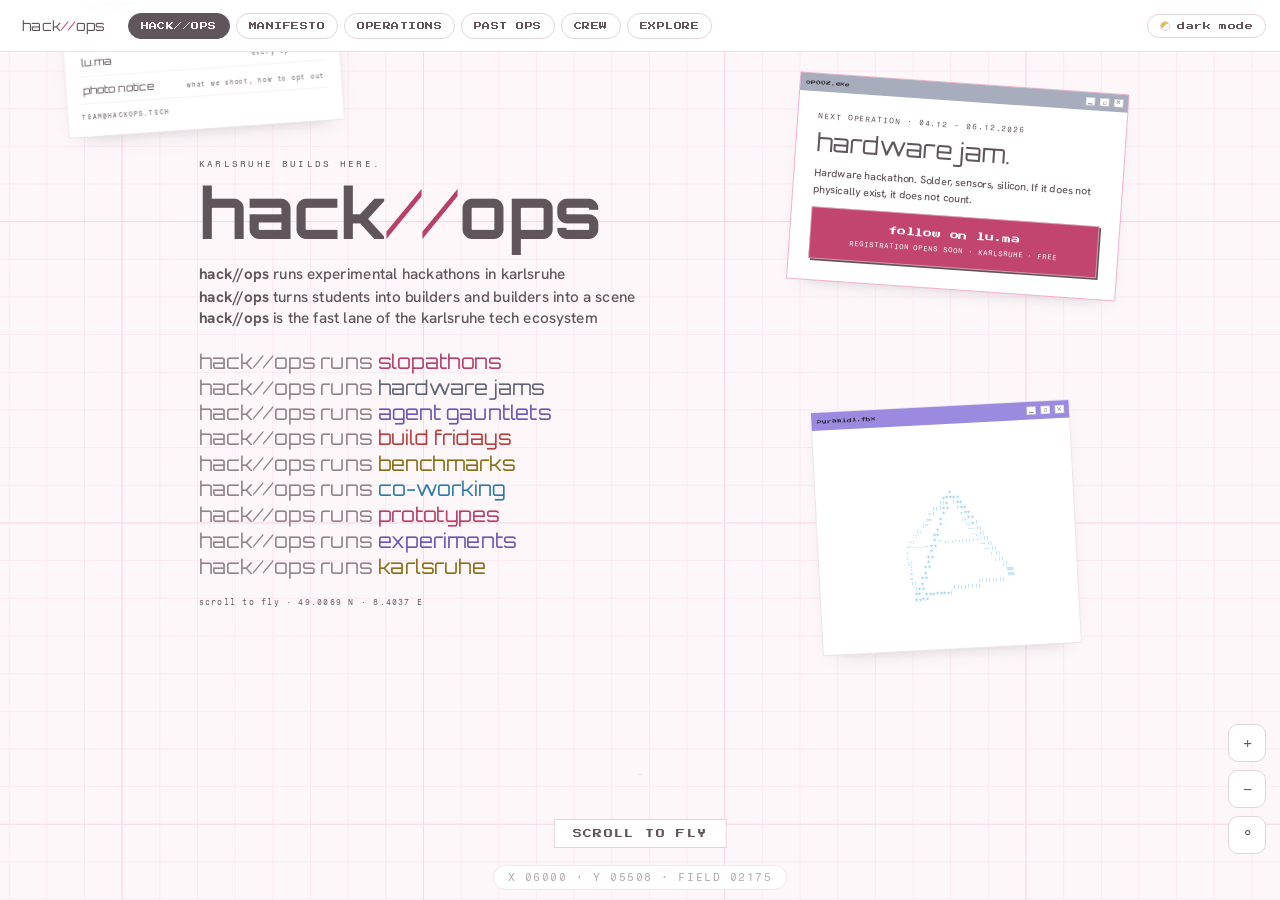
==== index.html @ a5072d9f "Take the op//002 poster off the site until it is confirmed The poster is not final, so it comes off " ====
<!DOCTYPE html>
<html lang="en">
<head>
<meta charset="utf-8" />
<meta name="viewport" content="width=device-width, initial-scale=1, maximum-scale=1, user-scalable=no, viewport-fit=cover" />
<title>hack//ops</title>
<meta name="description" content="hack//ops runs experimental hackathons in karlsruhe. next up: op//002, the hardware hackathon, 04.12 - 06.12.2026." />
<meta property="og:title" content="hack//ops · op//002" />
<meta property="og:type" content="website" />
<meta property="og:description" content="karlsruhe builds here. op//002, the hardware hackathon, 04.12 - 06.12.2026. solder, sensors, silicon." />
<meta property="og:image" content="https://hackops.tech/assets/op000-hero.jpg" />
<meta property="og:url" content="https://hackops.tech" />
<link rel="preconnect" href="https://fonts.googleapis.com" />
<link rel="preconnect" href="https://fonts.gstatic.com" crossorigin />
<link href="https://fonts.googleapis.com/css2?family=Orbitron:wght@500;700&family=Press+Start+2P&family=Hanken+Grotesk:wght@400;500;600;700&family=Fragment+Mono&display=swap" rel="stylesheet" />
<!-- a real crawlable PNG favicon: Google Search ignores data: URI
     icons, it needs a fetchable file, at least 48x48, multiple of 48 -->
<link rel="icon" type="image/png" sizes="96x96" href="/favicon.png" />
<link rel="apple-touch-icon" sizes="180x180" href="/apple-touch-icon.png" />
<link rel="preload" href="assets/good-times.otf" as="font" type="font/otf" crossorigin />
<link rel="stylesheet" href="site.css?v=desktop-9" />
<script>
  /* apply the saved theme before first paint so there is no flash */
  (function () {
    try {
      var t = localStorage.getItem('hackops-theme');
      if (t === 'dark' || (!t && matchMedia('(prefers-color-scheme: dark)').matches)) {
        document.documentElement.classList.add('dark');
      }
    } catch (e) {}
  })();
</script>
</head>
<body>

<noscript>
  <div class="ns">
    <p><strong>hack//ops</strong> · karlsruhe builds here.</p>
    <p>This site is one big zoomable desktop and needs JavaScript to fly.
       The short version: we are a Karlsruhe student group running experimental
       hackathons. Next up: op//002, the hardware hackathon,
       04.12 - 06.12.2026 in Karlsruhe. Before that we ran op//001 slopathon
       in July 2026, and its archive is at
       <a href="/projects.html">the slop museum</a>.</p>
  </div>
</noscript>

<!-- the taskbar comes before the world in the DOM on purpose: tab order
     follows document order, and starting inside the world meant a
     keyboard user walked every card and link before ever reaching the
     navigation. It is fixed and z-indexed, so it still paints on top. -->
<header>
  <button class="wordmark" type="button" data-interactive
          onclick="hackops.flyTo('home')">hack<b>//</b>ops</button>
  <nav id="stops-nav" aria-label="Stops" data-interactive></nav>
  <button id="modebtn" class="mode-toggle" type="button" data-interactive
          aria-label="Toggle dark mode"><span class="dot" aria-hidden="true"></span><span id="modelbl">dark mode</span></button>
</header>

<main id="stage">
  <canvas id="grid" aria-hidden="true"></canvas>

  <!-- ==============================================================
       THE WORLD: an endless pastel desktop. Anything with data-x /
       data-y is a placed container, anchored by its center.
       data-x / data-y   world coordinates of the center
       data-rot          rotation about the center, degrees
       data-scale        world scale of the element (default 1)
       data-stop="id"    makes it a camera keyframe; tour = document order
       data-vw / data-vh the world rect the camera frames at landing
       data-bearing      camera roll at landing, degrees
       Any of these with an -m suffix (data-x-m, data-cy-m, data-vw-m,
       data-bearing-m) replaces the base value at 640px and below.
       THE TOUR: home, then a 50x microscope dive into the microprint,
       pull out and pan to the manifesto, the ops cluster, past ops,
       crew, then the full desktop.
       PHONES: the world is not scattered, it is two columns. The home
       column sits at x 6000, everything op-related at x 7480, and each
       stop is framed at roughly 1:1 so a world pixel reads as a screen
       pixel. That is why the mobile card widths in site.css look like
       ordinary phone layout numbers.
       ============================================================== -->
  <div id="world">

    <!-- 01 HOME: ink printed straight on the desktop.
         data-cx-m etc. retarget only the CAMERA on phones: a portrait
         frame over the (CSS-shrunk) hero column and the signup card
         that data-x-m parks right beneath it -->
    <section class="stop-home" data-stop="home" data-label="hack//ops"
             data-x="6000" data-y="5400" data-vw="1600" data-vh="1300" data-bearing="0"
             data-cx="6000" data-cy="5508"
             data-cx-m="6000" data-cy-m="5530" data-vw-m="340" data-vh-m="730">
      <p class="home-tag">karlsruhe builds here.</p>
      <h1 class="home-title">hack<b>//</b>ops</h1>
      <p class="home-blurb">
        <b>hack//ops</b> runs experimental hackathons in karlsruhe<br />
        <b>hack//ops</b> turns students into builders and builders into a scene<br />
        <b>hack//ops</b> is the fast lane of the karlsruhe tech ecosystem
      </p>
      <div class="runs-list">
        <span>hack//ops runs <b style="color:var(--pink-txt)">slopathons</b></span>
        <span>hack//ops runs <b style="color:var(--silver-txt)">hardware jams</b></span>
        <span>hack//ops runs <b style="color:var(--purple-txt)">agent gauntlets</b></span>
        <span>hack//ops runs <b style="color:var(--red-txt)">build fridays</b></span>
        <span>hack//ops runs <b style="color:var(--gold-txt)">benchmarks</b></span>
        <span>hack//ops runs <b style="color:var(--sky-txt)">co-working</b></span>
        <span>hack//ops runs <b style="color:var(--pink-txt)">prototypes</b></span>
        <span>hack//ops runs <b style="color:var(--purple-txt)">experiments</b></span>
        <span>hack//ops runs <b style="color:var(--gold-txt)">karlsruhe</b></span>
      </div>
      <p class="home-foot">scroll to fly · 49.0069 N · 8.4037 E</p>
    </section>

    <!-- the announcement dialog: pinned into the home view, impossible to
         miss; on phones it moves from beside the hero to directly below it.
         Always points at the NEXT operation. When op//002 is over, repoint
         it at op//003 and move this card down to the past ops cluster.
         Internal code name is bare metal; public title is TBD. Do not put
         the code name in user-visible copy. -->
    <section class="win announce-win" style="--tbar: var(--silver)"
             data-x="6540" data-y="5060" data-rot="4"
             data-x-m="6000" data-y-m="5765" data-rot-m="0">
      <div class="win-title"><span class="t">op002.exe</span><span class="b" aria-hidden="true">_</span><span class="b" aria-hidden="true">&#9633;</span><span class="b" aria-hidden="true">&times;</span></div>
      <div class="win-body">
        <p class="mono">next operation · 04.12 - 06.12.2026</p>
        <h2>hardware jam.</h2>
        <p>Hardware hackathon. Solder, sensors, silicon. If it does not
           physically exist, it does not count.</p>
        <a class="luma-btn" data-interactive href="https://luma.com/user/hackops"
           target="_blank" rel="noopener">follow on lu.ma<span class="sub">registration opens soon · karlsruhe · free</span></a>
      </div>
    </section>

    <!-- MICROPRINT: a whole page at 2% scale, hidden under the litany.
         data-hidden keeps it out of the nav, the tab order and the tour;
         the only ways in are free-zooming onto it, typing the magic word,
         or worrying the pyramid (see engine.js). On mobile the stacked
         home cluster (title/signup/pyramid) now sits right on top of
         its desktop coordinates, so both the element and the camera
         target move well clear of it, below the pyramid card. -->
    <section class="microprint" data-stop="op000" data-label="op//000" data-hidden="1"
             data-x="6001" data-y="6062" data-scale="0.02"
             data-vw="13" data-vh="10" data-bearing="0"
             data-x-m="6001" data-y-m="6800" data-cx-m="6001" data-cy-m="6800">
      <h3>op<b>//</b>000 · the microprint</h3>
      <p>You just zoomed in fifty times. This is the smallest print on the
         desktop, and only the curious ever land on it.</p>
      <p>Tell an operator the word <strong>microprint</strong> at the next
         event. They will know what it means.</p>
      <p class="mono">karlsruhe builds here.</p>
    </section>

    <!-- 03 MANIFESTO -->
    <section class="win manifesto-win" style="--tbar: var(--purple)"
             data-stop="manifesto" data-label="manifesto"
             data-x="4150" data-y="6750" data-rot="-11" data-bearing="-11"
             data-vw="980" data-vh="760"
             data-x-m="4150" data-y-m="6750" data-rot-m="0"
             data-cx-m="4150" data-cy-m="6750" data-vw-m="340" data-vh-m="730"
             data-bearing-m="0">
      <div class="win-title"><span class="t">manifesto.txt</span><span class="b" aria-hidden="true">_</span><span class="b" aria-hidden="true">&#9633;</span><span class="b" aria-hidden="true">&times;</span></div>
      <div class="win-body">
        <h2>community first. mainstream last.</h2>
        <p><strong>hack//ops is a student group in karlsruhe</strong> that runs
           the hackathon formats that do not fit anywhere else. No corporate
           pitch decks, no quid pro quo. We build because building together
           is the point.</p>
        <p>We are the accelerated r&amp;d lab of the karlsruhe tech ecosystem:
           a crew of techies who are not scared of risk, breaking away from
           the mainstream event format one operation at a time.</p>
        <div class="rules">
          <div style="--rc: var(--pink-txt)"><span class="n">rule_01</span><span class="r">ship it, then talk about it.</span></div>
          <div style="--rc: var(--purple-txt)"><span class="n">rule_02</span><span class="r">community is the moat.</span></div>
          <div style="--rc: var(--sky-txt)"><span class="n">rule_03</span><span class="r">experimental formats over safe formats.</span></div>
          <div style="--rc: var(--gold-txt)"><span class="n">rule_04</span><span class="r">just let them eat pcbs.</span></div>
        </div>
      </div>
    </section>

    <!-- 04 OPERATIONS: the next op plus everything still in planning.
         The card with a date line and a call to action is always the one
         actually happening; the rest carry a plain grey status. On phones the
         whole cluster restacks into one column via data-x-m/data-y-m,
         so the stop is walked by panning down instead of sideways. -->
    <div class="ops-head deco" data-x="8060" data-y="6060" data-rot="-2"
         data-x-m="7480" data-y-m="6393" data-rot-m="0">the <b>op</b> series</div>

    <section class="win op-win op-next" style="--tbar: var(--silver); --sc: var(--pink-txt)"
             data-x="7480" data-y="6800" data-rot="6"
             data-x-m="7480" data-y-m="6686" data-rot-m="0">
      <div class="win-title"><span class="t">op002.exe</span><span class="b" aria-hidden="true">_</span><span class="b" aria-hidden="true">&#9633;</span><span class="b" aria-hidden="true">&times;</span></div>
      <div class="win-body">
        <h3>hardware jam</h3>
        <p class="mono">04.12 - 06.12.2026 · karlsruhe</p>
        <p>Hardware hackathon. Solder, sensors, silicon. If it does not
           physically exist, it does not count. The anti-slideware format:
           something has to move, light up, sense or actuate.</p>
        <p>Three days, 100 builders, everyone welcome. You ship a working
           physical thing and demo it live. Hardware and in-kind prizes,
           no cash, because we want builders and not hackathon-maxxers.</p>
        <!-- the partner line: the only place on the site that names
             partners, so changing it here changes it everywhere. -->
        <p class="mono partners">with kit nova and kaira</p>
        <span class="status live">save the date</span>
        <a class="luma-btn" data-interactive href="https://luma.com/user/hackops"
           target="_blank" rel="noopener">follow on lu.ma<span class="sub">registration opens soon · free</span></a>
      </div>
    </section>

    <section class="win op-win" style="--tbar: var(--gold)"
             data-x="8560" data-y="6700" data-rot="-5"
             data-x-m="7480" data-y-m="7170" data-rot-m="0">
      <div class="win-title"><span class="t">op002_tracks.txt</span><span class="b" aria-hidden="true">_</span><span class="b" aria-hidden="true">&#9633;</span><span class="b" aria-hidden="true">&times;</span></div>
      <div class="win-body">
        <h3>two tracks</h3>
        <div class="rules">
          <div style="--rc: var(--pink-txt)"><span class="n">01</span><span class="r">open track: build anything. just build it for real.</span></div>
          <div style="--rc: var(--sky-txt)"><span class="n">02</span><span class="r">power track: same problem, every team. best solution wins.</span></div>
        </div>
        <p>Open track: no theme, no constraints beyond the one that matters.
           Bring the thing you never had a deadline for.</p>
        <p>Power track: one defined problem, one measurable metric, a real
           scoreboard. Not vibes, not pitch quality.</p>
        <span class="status">tracks in progress</span>
      </div>
    </section>

    <section class="win partners-win" style="--tbar: var(--sky)"
             data-x="8560" data-y="7280" data-rot="3"
             data-x-m="7480" data-y-m="7492" data-rot-m="0">
      <div class="win-title"><span class="t">partners.svg - viewer</span><span class="b" aria-hidden="true">_</span><span class="b" aria-hidden="true">&#9633;</span><span class="b" aria-hidden="true">&times;</span></div>
      <div class="win-body">
        <img src="assets/KIT-nova_Logo_01-1.svg" alt="kit nova" />
        <p class="mono">machines, safety and mentoring for op//002</p>
      </div>
    </section>

    <section class="win op-win" style="--tbar: var(--purple)"
             data-x="7540" data-y="7680" data-rot="-4"
             data-x-m="7480" data-y-m="7700" data-rot-m="0">
      <div class="win-title"><span class="t">op003_agent_gauntlet.exe</span><span class="b" aria-hidden="true">_</span><span class="b" aria-hidden="true">&#9633;</span><span class="b" aria-hidden="true">&times;</span></div>
      <div class="win-body">
        <h3>agent gauntlet</h3>
        <p>Your agents versus everyone else's. Vibes do not ship.
           Benchmarks do.</p>
        <span class="status">in planning</span>
      </div>
    </section>

    <section class="win op-win" style="--tbar: var(--red)"
             data-x="8620" data-y="7720" data-rot="5"
             data-x-m="7480" data-y-m="7936" data-rot-m="0">
      <div class="win-title"><span class="t">op004_build_friday.exe</span><span class="b" aria-hidden="true">_</span><span class="b" aria-hidden="true">&#9633;</span><span class="b" aria-hidden="true">&times;</span></div>
      <div class="win-body">
        <h3>build friday</h3>
        <p>"I compile, therefore I am." Recurring co-working and
           show-and-tell nights. Bring a project, leave with three.</p>
        <span class="status">in planning</span>
      </div>
    </section>

    <!-- the ops camera stop frames the whole cluster on desktop, and just
         the op//002 card on phones (the rest of the column is one pan
         away, which beats four unreadable cards at once) -->
    <div class="stop-field" data-stop="ops" data-label="operations"
         data-x="8050" data-y="7100" data-vw="2100" data-vh="1750" data-bearing="4"
         data-cx-m="7480" data-cy-m="6617" data-vw-m="340" data-vh-m="730"
         data-bearing-m="0"></div>

    <!-- 05 PAST OPS: operations that already shipped. Everything an
         attendee or a sponsor might want to look up afterwards lives
         here: dates, size, the final vote and the archive links. When a
         new op finishes, move its card down here and give it a status
         of "archived" plus its standings. -->
    <div class="ops-head deco" data-x="7700" data-y="8480" data-rot="-1"
         data-x-m="7480" data-y-m="8326" data-rot-m="0">past <b>ops</b></div>

    <section class="win op-win" style="--tbar: var(--pink)"
             data-x="7500" data-y="9080" data-rot="-3"
             data-x-m="7480" data-y-m="8783" data-rot-m="0">
      <div class="win-title"><span class="t">op001_slopathon.exe</span><span class="b" aria-hidden="true">_</span><span class="b" aria-hidden="true">&#9633;</span><span class="b" aria-hidden="true">&times;</span></div>
      <img src="assets/op001-slopathon.jpg" alt="op001 slopathon poster: pink desktop windows with a wireframe pyramid" />
      <div class="win-body">
        <h3>slopathon</h3>
        <p class="mono">july 2026 · karlsruhe · our opening operation</p>
        <p>Whoever slops the most, wins. Build the most gloriously cursed,
           over-engineered, useless-but-working prototype you can. No pitch
           decks, no recruiter booths.</p>
        <p>12 teams shipped 12 working prototypes in one room and the room
           voted on the last night. Every exhibit is still online.</p>
        <span class="status">archived</span>
        <a class="luma-btn" data-interactive href="/projects.html">browse the slop museum<span class="sub">12 exhibits · every project</span></a>
        <a class="luma-btn ghost" data-interactive href="https://github.com/HACK-OPS-KA/SLOPATHON"
           target="_blank" rel="noopener">view on github<span class="sub">hack-ops-ka / slopathon</span></a>
      </div>
    </section>

    <section class="win op-win standings-win" style="--tbar: var(--gold)"
             data-x="8560" data-y="9040" data-rot="4"
             data-x-m="7480" data-y-m="9475" data-rot-m="0">
      <div class="win-title"><span class="t">final_standings.txt</span><span class="b" aria-hidden="true">_</span><span class="b" aria-hidden="true">&#9633;</span><span class="b" aria-hidden="true">&times;</span></div>
      <div class="win-body">
        <h3>the vote</h3>
        <p>20 votes counted in the room on the last night, one per device.
           Ties are real ties. Nobody was eliminated for shipping zero.</p>
        <div class="standings">
          <div class="first"><span class="pl">01</span><span class="nm">terminal arcade</span><span class="ct">5</span></div>
          <div><span class="pl">02</span><span class="nm">sloppy keyboard</span><span class="ct">3</span></div>
          <div><span class="pl">02</span><span class="nm">toklock</span><span class="ct">3</span></div>
          <div><span class="pl">04</span><span class="nm">calendar council</span><span class="ct">2</span></div>
          <div><span class="pl">04</span><span class="nm">cursed minesweeper</span><span class="ct">2</span></div>
          <div><span class="pl">04</span><span class="nm">gaslight gatekeep grandmaster</span><span class="ct">2</span></div>
          <div><span class="pl">04</span><span class="nm">screamy bird</span><span class="ct">2</span></div>
          <div><span class="pl">08</span><span class="nm">slopar.io</span><span class="ct">1</span></div>
          <div><span class="pl">09</span><span class="nm">chladni clock</span><span class="ct">0</span></div>
          <div><span class="pl">09</span><span class="nm">cursor distorter</span><span class="ct">0</span></div>
          <div><span class="pl">09</span><span class="nm">noise enforcement officer</span><span class="ct">0</span></div>
          <div><span class="pl">09</span><span class="nm">the weight bay</span><span class="ct">0</span></div>
        </div>
      </div>
    </section>

    <!-- the past ops camera stop: the whole cluster on desktop, the
         slopathon card alone on phones -->
    <div class="stop-field" data-stop="past" data-label="past ops"
         data-x="8030" data-y="9020" data-vw="1900" data-vh="1450" data-bearing="-2"
         data-cx-m="7480" data-cy-m="8755" data-vw-m="340" data-vh-m="730"
         data-bearing-m="0"></div>

    <!-- 06 CREW -->
    <section class="win crew-win" style="--tbar: var(--sky)"
             data-stop="crew" data-label="crew"
             data-x="5250" data-y="4250" data-rot="5" data-bearing="5"
             data-cx="5250" data-cy="4440" data-vw="760" data-vh="1060"
             data-x-m="5250" data-y-m="4250" data-rot-m="0"
             data-cx-m="5250" data-cy-m="4250" data-vw-m="340" data-vh-m="730"
             data-bearing-m="0">
      <div class="win-title"><span class="t">crew // operators</span><span class="b" aria-hidden="true">_</span><span class="b" aria-hidden="true">&#9633;</span><span class="b" aria-hidden="true">&times;</span></div>
      <div class="win-body">
        <h2>operators.</h2>
        <p>A growing crew of karlsruhe students, backed by the local
           ecosystem. Partners and sponsors are announced with each
           operation.</p>
        <div class="crew-rows">
          <div><span class="nm">marko nedilko</span><span class="rl" style="--cc: var(--pink-txt)">founder · ops</span></div>
          <div><span class="nm">sebastian kallfelz</span><span class="rl">core team</span></div>
          <div><span class="nm">pascal schneider</span><span class="rl">core team</span></div>
          <div><span class="nm">milan ferus-comelo</span><span class="rl">core team</span></div>
        </div>
      </div>
    </section>

    <!-- socials: one card, so there is exactly one place to update when
         a channel is added. rel="me" ties the profiles back to the
         domain. Keep this list identical to the one in the projects
         page footer. -->
    <section class="win socials-win" style="--tbar: var(--purple)"
             data-x="5250" data-y="4760" data-rot="-4"
             data-x-m="5250" data-y-m="4700" data-rot-m="0">
      <div class="win-title"><span class="t">follow.url</span><span class="b" aria-hidden="true">_</span><span class="b" aria-hidden="true">&#9633;</span><span class="b" aria-hidden="true">&times;</span></div>
      <div class="win-body">
        <h3>find us.</h3>
        <div class="socials">
          <a data-interactive href="https://www.linkedin.com/company/hack-ops/"
             target="_blank" rel="me noopener"><span class="w">linkedin</span><span class="h">/company/hack-ops</span></a>
          <a data-interactive href="https://www.instagram.com/hackops.tech"
             target="_blank" rel="me noopener"><span class="w">instagram</span><span class="h">@hackops.tech</span></a>
          <a data-interactive href="https://github.com/HACK-OPS-KA"
             target="_blank" rel="me noopener"><span class="w">github</span><span class="h">hack-ops-ka</span></a>
          <a data-interactive href="https://luma.com/user/hackops"
             target="_blank" rel="me noopener"><span class="w">lu.ma</span><span class="h">every operation</span></a>
          <a data-interactive href="/photos.html"><span class="w">photo notice</span><span class="h">what we shoot, how to opt out</span></a>
        </div>
        <p class="mono">team@hackops.tech</p>
      </div>
    </section>

    <!-- 07 EXPLORE: the whole desktop. The frame has to grow whenever the
         world does, or the newest cluster sits outside the "everything"
         shot. On phones the world is two tall columns instead of a wide
         field, so the mobile frame is portrait and much taller. -->
    <div class="stop-field" data-stop="field" data-label="explore"
         data-x="6600" data-y="6550" data-vw="6800" data-vh="6200" data-bearing="0"
         data-cx-m="6400" data-cy-m="7000" data-vw-m="5200" data-vh-m="6800"></div>

    <!-- ================= desktop decoration ================= -->

    <!-- the watermark is 2800 world units wide and paints over anything
         it crosses, so on phones it moves off the op column and parks
         under the home column instead -->
    <div class="silkprint deco" aria-hidden="true" data-x="6300" data-y="7900" data-rot="0"
         data-x-m="6000" data-y-m="7500">karlsruhe builds here.</div>

    <section class="win wallpaper-win deco" style="--tbar: var(--sky)"
             data-x="4620" data-y="5150" data-rot="-8">
      <div class="win-title"><span class="t">wallpaper.jpg - viewer</span><span class="b" aria-hidden="true">_</span><span class="b" aria-hidden="true">&#9633;</span><span class="b" aria-hidden="true">&times;</span></div>
      <img src="assets/op000-hero-crop.jpg" alt="chrome pyramid station floating in a blue sky" />
      <div class="cap">op000_render.png · 3d, not ai · blender</div>
    </section>

    <!-- printed into the home view, right under the signup dialog;
         on phones it drops into its own compact card below the card
         instead of sitting beside the title -->
    <section class="win pyr-win" style="--tbar: var(--purple)" data-interactive
             data-x="6520" data-y="5640" data-rot="-3"
             data-x-m="6000" data-y-m="6084" data-rot-m="0">
      <div class="win-title"><span class="t">pyramid1.fbx</span><span class="b" aria-hidden="true">_</span><span class="b" aria-hidden="true">&#9633;</span><span class="b" aria-hidden="true">&times;</span></div>
      <div class="win-body">
        <pre id="ascii-pyr" aria-hidden="true"></pre>
      </div>
    </section>

    <section class="win load-win deco" aria-hidden="true" style="--tbar: var(--gold)"
             data-x="6900" data-y="7480" data-rot="-3">
      <div class="win-title"><span class="t">copying karlsruhe.zip</span><span class="b" aria-hidden="true">_</span><span class="b" aria-hidden="true">&#9633;</span><span class="b" aria-hidden="true">&times;</span></div>
      <div class="win-body">
        <p class="lbl">building community... 68%</p>
        <div class="load-bar">
          <i></i><i></i><i></i><i></i><i></i><i></i><i></i><i></i><i></i>
          <i class="off"></i><i class="off"></i><i class="off"></i><i class="off"></i>
        </div>
      </div>
    </section>

    <section class="win err-win deco" aria-hidden="true" style="--tbar: var(--red)"
             data-x="8720" data-y="5250" data-rot="10">
      <div class="win-title"><span class="t">error</span><span class="b" aria-hidden="true">&times;</span></div>
      <div class="win-body">
        <span class="err-glyph">!</span>
        <p>not_a_bug.exe: it's a feature. <br /><strong>[ ok ]</strong></p>
      </div>
    </section>

    <div class="dicon deco" aria-hidden="true" data-x="4280" data-y="4180" data-rot="0" style="--dc: var(--gold)">
      <span class="px folder"></span><span class="lbl">my_hackathon</span>
    </div>
    <div class="dicon deco" aria-hidden="true" data-x="8950" data-y="4520" data-rot="0" style="--dc: var(--sky)">
      <span class="px doc"></span><span class="lbl">readme.txt</span>
    </div>
    <div class="dicon deco" aria-hidden="true" data-x="4420" data-y="8150" data-rot="0" style="--dc: var(--pink)">
      <span class="px pyra"></span><span class="lbl">slop.exe</span>
    </div>
    <div class="dicon deco" aria-hidden="true" data-x="9300" data-y="7480" data-rot="0" style="--dc: var(--purple)">
      <span class="px folder"></span><span class="lbl">op_series</span>
    </div>
    <div class="dicon deco" aria-hidden="true" data-x="6180" data-y="3620" data-rot="0" style="--dc: var(--silver)">
      <span class="px doc"></span><span class="lbl">sponsors.tba</span>
    </div>

  </div>
</main>

<footer aria-hidden="true">
  <div id="hud">X 00000 · Y 00000 · FIELD 00000</div>
</footer>

<div id="hint" aria-hidden="true">SCROLL TO FLY</div>

<button id="nextbtn" type="button" data-interactive aria-label="Next stop">&rarr;</button>

<div id="camctl" data-interactive role="group" aria-label="Camera controls">
  <button id="zin" type="button" aria-label="Zoom in" title="Zoom in">+</button>
  <button id="zout" type="button" aria-label="Zoom out" title="Zoom out">&minus;</button>
  <button id="lvl" type="button" aria-label="Level the camera" title="Level the camera">&deg;</button>
</div>

<script src="engine.js?v=desktop-6"></script>
</body>
</html>
---- site.css ----
/* ============================================================
   hack//ops - site v2 · "the desktop"
   One endless retro desktop, fab2-style: light paper, one warm
   grey ink, no black, poster accents as discrete blocks. The
   camera scrolls, the page never does. Lowercase display type,
   pixel type only for window chrome.
   ============================================================ */

/* the poster font: Good Times by Typodermic (freeware), caps-only,
   used for the HACK//OPS wordmark exactly like on the OP posters */
@font-face {
  font-family: 'Good Times';
  src: url('assets/good-times.otf') format('opentype');
  font-weight: 400;
  font-style: normal;
  font-display: block;
}

:root {
  --paper:    #ffffff;
  --sunken:   #fdf7fa;          /* the desktop itself, a breath of pink */
  --ink:      #93838c;          /* the one grey, warm with a pink cast */
  --ink-body: #61555c;          /* readable dense copy, still not black */
  --ink-2:    #b3a6ad;          /* decoration only */
  --line:     #f2e7ed;
  --line-2:   #e2d3db;
  --grid:     #fbe9f2;          /* minor desktop grid */
  --grid-2:   #f6d9e8;          /* major desktop grid */
  --chrome-bg: rgba(255, 255, 255, 0.94);
  --chrome-edge: rgba(147, 131, 140, 0.22);
  --pane-shadow: 0 14px 34px -26px rgba(97, 85, 92, 0.55);

  /* poster accents: slop pink, win95 purple, op000 sky,
     chrome silver, build-friday red, loading-bar gold.
     These are FILL colors. They are pastel by design and none of them
     carries enough contrast to be read as small text on paper, so
     anything a visitor actually has to read uses --ink-body, one of the
     --*-txt variants below, or --action when it is a button. */
  --pink:   #ef7fb1;
  --purple: #9c8ae0;
  --sky:    #85bede;
  --silver: #a8adbd;
  --red:    #e07070;
  --gold:   #e5c04d;

  /* the action fill: slop pink taken down until white text on it clears
     4.5:1. On --pink itself that was 2.5:1, and it is the primary call
     to action on the site. Same value in both themes, because what has
     to stay readable is the white text on top of it, not the page. */
  --action: #c2456f;

  /* the same six accents again, but as TEXT on paper. The pastels are
     2.0 to 2.9:1 on white, so every coloured word on the site used to
     fail. These flip with the theme: darker on the light print, and
     back to the pastels on the midnight one, where the pastels are the
     high contrast choice. */
  --pink-txt:   #b93e68;
  --purple-txt: #6a56b5;
  --sky-txt:    #2c7ba6;
  --silver-txt: #5f6577;
  --red-txt:    #b83f3f;
  --gold-txt:   #8a6d15;

  /* ink for text sitting on a pastel title bar: 5.2:1 on the darkest
     of the six accents, instead of white at 1.8:1 */
  --tbar-ink: #2b2329;

  --font-display: 'Orbitron', 'Arial Black', sans-serif;
  --font-brand:   'Good Times', 'Orbitron', 'Arial Black', sans-serif;
  --font-body:    'Hanken Grotesk', system-ui, sans-serif;
  --font-mono:    'Fragment Mono', ui-monospace, Menlo, monospace;
  --font-pixel:   'Press Start 2P', 'Fragment Mono', monospace;

  --header-h: 52px;
}

/* dark mode: the midnight print. Same one-grey discipline, same
   accents, the desktop just switches off the lights. Toggled by
   the taskbar button (html.dark + localStorage). */
html.dark {
  --paper:    #1d1820;
  --sunken:   #141017;
  --ink:      #9a8b94;
  --ink-body: #d9cfd6;
  --ink-2:    #6f6169;
  --line:     #2b242e;
  --line-2:   #3c333f;
  --grid:     #201a24;
  --grid-2:   #2c2230;
  --chrome-bg: rgba(20, 16, 23, 0.92);
  --chrome-edge: rgba(154, 139, 148, 0.25);
  --pane-shadow: 0 14px 34px -22px rgba(0, 0, 0, 0.8);

  /* against the midnight paper the pastels clear 6:1 on their own, and
     the darkened light-mode variants would sink into the background */
  --pink-txt:   var(--pink);
  --purple-txt: var(--purple);
  --sky-txt:    var(--sky);
  --silver-txt: var(--silver);
  --red-txt:    var(--red);
  --gold-txt:   var(--gold);
}
html.dark .win {
  box-shadow:
    inset 0 1px 0 rgba(255, 255, 255, 0.06),
    var(--pane-shadow);
}
html.dark .silkprint { color: rgba(217, 207, 214, 0.05); }
html.dark .wallpaper-win img,
html.dark .op-win img { filter: brightness(0.88); }

*, *::before, *::after { box-sizing: border-box; }

html, body {
  margin: 0; padding: 0;
  height: 100%;
  overflow: hidden;              /* the camera scrolls, the page never does */
  overscroll-behavior: none;
  background: var(--sunken);
  color: var(--ink);
  font-family: var(--font-body);
  -webkit-text-size-adjust: 100%;
  text-size-adjust: 100%;
}

::selection { background: var(--action); color: #fff; }

/* ---------------- focus ----------------
   There was no focus style at all, which on a page whose content is a
   camera world made keyboard use guesswork: you could tab onto a link
   that was both invisible and off screen. The ring is drawn with
   outline so it never changes layout, and engine.js flies the camera to
   whatever in-world element takes focus. */
:focus-visible {
  outline: 3px solid var(--action);
  outline-offset: 3px;
  border-radius: 2px;
}
html.dark :focus-visible { outline-color: var(--pink); }
/* the CTA already carries a hard drop shadow, so its ring sits tight
   against the button rather than colliding with it */
.luma-btn:focus-visible { outline-offset: 1px; }

/* ---------------- stage ---------------- */
#stage {
  position: fixed; inset: 0;
  touch-action: none;
  cursor: crosshair;
}
/* on touch, a drag across a card used to start selecting its text and a
   long press popped the image callout, both of which fight the camera */
@media (pointer: coarse) {
  #world {
    -webkit-user-select: none; user-select: none;
    -webkit-touch-callout: none;
  }
  #world img { -webkit-user-drag: none; pointer-events: none; }
}
#grid {
  position: absolute; inset: 0;
  display: block;
}
#world {
  position: absolute; left: 50%; top: 50%;
  width: 0; height: 0;
  transform-origin: 0 0;
  visibility: hidden;            /* revealed once the engine has placed all */
}
body.booted #world { visibility: visible; }

/* ---------------- header: the taskbar ---------------- */
/* every fixed control keeps clear of the notch and the home indicator:
   the page is viewport-fit=cover, so without this the chips sit under
   the status bar and the next button under the gesture bar */
header {
  position: fixed; top: 0; left: 0; right: 0;
  height: calc(var(--header-h) + env(safe-area-inset-top, 0px));
  display: flex; align-items: center; gap: 14px;
  padding: env(safe-area-inset-top, 0px)
           calc(14px + env(safe-area-inset-right, 0px)) 0
           calc(14px + env(safe-area-inset-left, 0px));
  background: var(--chrome-bg);
  backdrop-filter: blur(8px);
  border-bottom: 1px solid var(--chrome-edge);
  z-index: 10;
}
.wordmark {
  font-family: var(--font-brand);
  font-size: 14px;
  letter-spacing: 0.02em;
  color: var(--ink-body);
  text-transform: lowercase;
  background: none; border: 0; padding: 6px 8px;
  cursor: pointer;
  white-space: nowrap;
}
.wordmark b { color: var(--pink-txt); font-weight: 400; }
#stops-nav {
  display: flex; align-items: center; gap: 6px;
  overflow-x: auto;
  scrollbar-width: none;
}
#stops-nav::-webkit-scrollbar { display: none; }
.chip {
  font-family: var(--font-pixel);
  font-size: 8px;
  letter-spacing: 0.06em;
  text-transform: uppercase;
  color: var(--ink-body);
  background: var(--paper);
  border: 1px solid var(--line-2);
  border-radius: 999px;
  padding: 8px 12px;
  cursor: pointer;
  white-space: nowrap;
  transition: color .15s, border-color .15s, background .15s;
}
a.chip { text-decoration: none; display: inline-block; }
.chip:hover { border-color: var(--ink-2); color: var(--ink-body); }
.chip.on {
  background: var(--ink-body);
  border-color: var(--ink-body);
  color: var(--sunken);
}
.mode-toggle {
  margin-left: auto;
  flex: 0 0 auto;
  display: inline-flex;
  align-items: center;
  gap: 7px;
  font-family: var(--font-pixel);
  font-size: 8px;
  letter-spacing: 0.05em;
  color: var(--ink-body);
  background: var(--paper);
  border: 1px solid var(--line-2);
  border-radius: 999px;
  padding: 6px 12px;
  cursor: pointer;
  white-space: nowrap;
  transition: color .15s, border-color .15s;
}
.mode-toggle:hover { color: var(--ink-body); border-color: var(--ink-2); }
.mode-toggle .dot {
  width: 10px; height: 10px;
  border-radius: 50%;
  background: linear-gradient(135deg, var(--gold) 50%, var(--paper) 50%);
  border: 1px solid var(--line-2);
}
html.dark .mode-toggle .dot {
  background: linear-gradient(135deg, var(--paper) 50%, var(--purple) 50%);
}

/* ---------------- footer HUD ---------------- */
footer {
  position: fixed; left: 0; right: 0; bottom: 0;
  display: flex; justify-content: center;
  padding: 10px 10px calc(10px + env(safe-area-inset-bottom, 0px));
  pointer-events: none;
  z-index: 10;
}
#hud {
  font-family: var(--font-mono);
  font-size: 11px;
  letter-spacing: 0.14em;
  color: var(--ink-2);
  background: var(--chrome-bg);
  border: 1px solid var(--line);
  border-radius: 999px;
  padding: 5px 14px;
}

#hint {
  position: fixed; left: 50%;
  bottom: calc(52px + env(safe-area-inset-bottom, 0px));
  transform: translateX(-50%);
  font-family: var(--font-pixel);
  font-size: 9px;
  letter-spacing: 0.15em;
  color: var(--ink-body);
  background: var(--paper);
  border: 1px solid var(--line-2);
  padding: 9px 18px;
  z-index: 10;
  animation: bob 2.2s ease-in-out infinite;
  transition: opacity .5s;
}
#hint.gone { opacity: 0; pointer-events: none; }
@keyframes bob { 50% { transform: translateX(-50%) translateY(-6px); } }

/* ---------------- camera controls ---------------- */
#camctl {
  position: fixed;
  right: calc(14px + env(safe-area-inset-right, 0px));
  bottom: calc(46px + env(safe-area-inset-bottom, 0px));
  display: flex; flex-direction: column; gap: 8px;
  z-index: 10;
}
#camctl button {
  width: 38px; height: 38px;
  font-family: var(--font-mono);
  font-size: 15px;
  color: var(--ink-body);
  background: var(--chrome-bg);
  border: 1px solid var(--line-2);
  border-radius: 10px;
  cursor: pointer;
  touch-action: manipulation;
  box-shadow: var(--pane-shadow);
}
#camctl button:hover { color: var(--ink-body); border-color: var(--ink-2); }
/* The zoom rail used to be hidden on touch on the theory that pinch
   replaces it. It does not: a pinch that starts on a card, or on a
   browser that eats the gesture, leaves no way to zoom at all. So on
   touch the rail stays and simply stacks above the next button. */
@media (pointer: coarse) {
  /* bottom left and lying down: a phone card is 319px wide inside a
     375px screen, so a tall rail down either edge crosses the card it
     is meant to help you read. Two buttons in a row clear it. */
  #camctl {
    right: auto;
    left: calc(14px + env(safe-area-inset-left, 0px));
    bottom: calc(52px + env(safe-area-inset-bottom, 0px));
    flex-direction: row;
    gap: 10px;
  }
  #camctl button { width: 44px; height: 44px; font-size: 18px; }
  /* every phone stop lands level (data-bearing-m is 0 everywhere), so
     there is never anything to straighten out */
  #lvl { display: none; }
}

#nextbtn {
  display: none;
  position: fixed;
  right: calc(16px + env(safe-area-inset-right, 0px));
  bottom: calc(52px + env(safe-area-inset-bottom, 0px));
  width: 52px; height: 52px;
  font-size: 22px;
  color: #fff;
  background: var(--action);
  border: 0; border-radius: 50%;
  touch-action: manipulation;
  box-shadow: 0 10px 24px -10px rgba(194, 69, 111, .8);
  z-index: 10;
}
@media (pointer: coarse) { #nextbtn { display: block; } }

/* ============================================================
   world content
   ============================================================ */

/* ---------------- home: ink straight on the desktop ---------------- */
.stop-home { width: 1500px; pointer-events: none; }
.home-tag {
  font-family: var(--font-mono);
  font-size: 15px;
  letter-spacing: 0.34em;
  text-transform: uppercase;
  color: var(--ink-body);
  margin: 0 0 18px;
}
.home-title {
  font-family: var(--font-brand);
  font-size: 118px;
  line-height: 0.95;
  letter-spacing: 0.01em;
  text-transform: lowercase;
  color: var(--ink-body);
  margin: 0 0 30px;
}
.home-title b { color: var(--pink-txt); font-weight: 400; }
.home-blurb {
  font: 500 26px/1.45 var(--font-body);
  color: var(--ink-body);
  margin: 0 0 34px;
  max-width: 30em;
}
.home-blurb b { font-weight: 700; color: var(--ink-body); }
.runs-list {
  display: flex; flex-direction: column; gap: 4px;
}
.runs-list span {
  font-family: var(--font-display);
  font-size: 34px;
  line-height: 1.16;
  text-transform: lowercase;
  color: var(--ink);
  white-space: nowrap;
}
.runs-list b { font-weight: 400; }
.home-foot {
  margin-top: 34px;
  font-family: var(--font-mono);
  font-size: 13px;
  letter-spacing: 0.2em;
  color: var(--ink-body);
}

/* the microprint: a whole page printed at 2% scale under the litany */
.microprint {
  width: 560px;
  pointer-events: none;
  color: var(--ink-body);
}
.microprint h3 {
  font-family: var(--font-display);
  font-size: 30px;
  text-transform: lowercase;
  margin: 0 0 12px;
  color: var(--ink-body);
}
.microprint h3 b { color: var(--gold-txt); font-weight: 400; }
.microprint p {
  font: 500 16px/1.5 var(--font-body);
  margin: 0 0 8px;
}
.microprint .mono {
  font-family: var(--font-mono);
  font-size: 11px;
  letter-spacing: 0.18em;
  color: var(--ink-body);
}

/* ---------------- windows ---------------- */
.win {
  background: var(--paper);
  border: 1px solid var(--line-2);
  box-shadow:
    inset 0 1px 0 rgba(255, 255, 255, 0.9),
    var(--pane-shadow);
}
.win-title {
  display: flex; align-items: center; gap: 8px;
  height: 30px;
  padding: 0 8px 0 10px;
  background: var(--tbar, var(--silver));
  color: var(--tbar-ink);
}
.win-title .t {
  font-family: var(--font-pixel);
  font-size: 8px;
  letter-spacing: 0.04em;
  flex: 1;
  overflow: hidden; white-space: nowrap; text-overflow: ellipsis;
}
.win-title .b {
  width: 16px; height: 14px;
  flex: 0 0 auto;
  background: var(--paper);
  border: 1px solid rgba(97, 85, 92, 0.35);
  font: 9px/12px var(--font-pixel);
  color: var(--ink-body);
  text-align: center;
}
.win-body { padding: 22px 24px 24px; }

.win h2 {
  font-family: var(--font-display);
  font-size: 40px;
  line-height: 1;
  text-transform: lowercase;
  color: var(--ink-body);
  margin: 0 0 18px;
  font-weight: 400;
}
.win p {
  font: 500 16px/1.55 var(--font-body);
  color: var(--ink-body);
  margin: 0 0 12px;
}
.win .mono {
  font-family: var(--font-mono);
  font-size: 11px;
  letter-spacing: 0.16em;
  text-transform: uppercase;
  color: var(--ink-body);
}

/* manifesto rules. Also reused by op002_tracks.txt, where the .n column
   holds the track name instead of a rule number. */
.manifesto-win { width: 860px; }
.rules { margin-top: 18px; border-top: 1px solid var(--line); }
.rules div {
  display: flex; align-items: baseline; gap: 14px;
  padding: 11px 0;
  border-bottom: 1px solid var(--line);
}
.rules .n {
  font-family: var(--font-mono);
  font-size: 10px;
  letter-spacing: 0.2em;
  color: var(--rc, var(--pink-txt));
}
.rules .r {
  font-family: var(--font-display);
  font-size: 17px;
  text-transform: lowercase;
  color: var(--ink-body);
}

/* ---------------- op event windows ---------------- */
.op-win { width: 430px; }
/* the operation that is actually next: the only op card with a date
   line and a call to action, so it gets a little more room */
.op-next { width: 470px; }
.op-win img {
  display: block;
  width: 100%;
  border: 1px solid var(--line);
}
.op-win .win-body { padding: 16px 18px 18px; }
.op-win h3 {
  font-family: var(--font-display);
  font-size: 24px;
  text-transform: lowercase;
  font-weight: 400;
  color: var(--ink-body);
  margin: 10px 0 8px;
}
.op-win p {
  font: 500 14px/1.5 var(--font-body);
  color: var(--ink-body);
  margin: 0 0 12px;
}
.op-win .mono { font-size: 10px; display: block; margin: 0 0 10px; }
/* the partner line on the next op. Named partners only, once signed. */
.op-win .partners { color: var(--ink-body); margin: 14px 0 12px; }
.status {
  display: inline-block;
  font-family: var(--font-pixel);
  font-size: 7px;
  letter-spacing: 0.08em;
  text-transform: uppercase;
  padding: 6px 10px;
  border: 1px solid var(--line-2);
  color: var(--ink-body);
}
.status.live { border-color: var(--sc, var(--pink-txt)); color: var(--sc, var(--pink-txt)); }

/* ---------------- partners ----------------
   The logo ships as a single flat #272726 mark, so dark mode just
   inverts it rather than needing a second file. */
.partners-win { width: 430px; }
.partners-win .win-body { padding: 20px 22px 18px; }
.partners-win img {
  display: block;
  width: 62%;
  max-width: 250px;
  margin: 0 0 14px;
}
html.dark .partners-win img { filter: invert(1); }
.partners-win .mono {
  font-family: var(--font-mono);
  font-size: 10px;
  letter-spacing: 0.14em;
  text-transform: uppercase;
  color: var(--ink-body);
  margin: 0;
}

/* ---------------- final standings of a past op ----------------
   Winner is marked with a tinted row rather than gold text: gold on
   paper is too faint to read at the sizes this card gets flown to. */
.standings-win { width: 430px; }
.standings { margin-top: 14px; border-top: 1px solid var(--line); }
.standings div {
  display: flex; align-items: baseline; gap: 10px;
  padding: 7px 4px;
  border-bottom: 1px solid var(--line);
}
.standings .pl {
  font-family: var(--font-mono);
  font-size: 10px;
  letter-spacing: 0.12em;
  color: var(--ink-body);
}
.standings .nm {
  flex: 1;
  font-family: var(--font-display);
  font-size: 14px;
  line-height: 1.25;
  text-transform: lowercase;
  color: var(--ink-body);
}
.standings .ct {
  font-family: var(--font-mono);
  font-size: 12px;
  color: var(--ink-body);
}
.standings .first {
  background: color-mix(in srgb, var(--gold) 16%, transparent);
}
.standings .first .pl, .standings .first .ct { color: var(--ink-body); }

/* ops cluster headline printed on the desktop behind the windows */
.ops-head {
  font-family: var(--font-display);
  font-size: 90px;
  text-transform: lowercase;
  color: var(--ink);
  white-space: nowrap;
  pointer-events: none;
}
.ops-head b { color: var(--pink-txt); font-weight: 400; }

/* ---------------- crew ---------------- */
.crew-win { width: 620px; }
.crew-rows { border-top: 1px solid var(--line); }
.crew-rows div {
  display: flex; justify-content: space-between; align-items: baseline;
  gap: 12px;
  padding: 12px 0;
  border-bottom: 1px solid var(--line);
}
.crew-rows .nm {
  font-family: var(--font-display);
  font-size: 19px;
  text-transform: lowercase;
  color: var(--ink-body);
}
.crew-rows .rl {
  font-family: var(--font-mono);
  font-size: 10px;
  letter-spacing: 0.18em;
  text-transform: uppercase;
  color: var(--cc, var(--ink-body));
}

/* ---------------- socials ---------------- */
.socials-win { width: 470px; }
.socials { border-top: 1px solid var(--line); }
.socials a {
  display: flex; align-items: baseline; justify-content: space-between;
  gap: 12px;
  padding: 12px 4px;
  border-bottom: 1px solid var(--line);
  text-decoration: none;
}
.socials a:hover { background: var(--sunken); }
.socials .w {
  font-family: var(--font-display);
  font-size: 18px;
  text-transform: lowercase;
  color: var(--ink-body);
}
.socials a:hover .w { color: var(--pink-txt); }
.socials .h {
  font-family: var(--font-mono);
  font-size: 11px;
  letter-spacing: 0.1em;
  color: var(--ink-body);
  text-align: right;
}
.socials-win .mono { margin: 14px 0 0; }

/* ---------------- desktop decoration ---------------- */
.deco { pointer-events: none; }

.wallpaper-win { width: 460px; }
.wallpaper-win img { display: block; width: 100%; }
.wallpaper-win .cap {
  font-family: var(--font-pixel);
  font-size: 8px;
  color: var(--ink-body);
  padding: 8px 10px;
}

/* ---------------- slopathon signup CTA ---------------- */
.luma-btn {
  display: block;
  text-align: center;
  font-family: var(--font-pixel);
  font-size: 11px;
  line-height: 1.4;
  color: #fff;
  background: var(--action);
  border: 1px solid var(--line-2);
  box-shadow: 3px 3px 0 var(--ink-body);
  padding: 15px 16px;
  margin-top: 16px;
  text-decoration: none;
  transition: transform .12s, box-shadow .12s, filter .12s;
}
.luma-btn:hover {
  transform: translate(-1px, -1px);
  box-shadow: 4px 4px 0 var(--ink-body);
  filter: brightness(1.06);
}
/* the second button on a card: same shape, quieter, so one call to
   action always wins */
.luma-btn.ghost {
  color: var(--ink-body);
  background: var(--paper);
  border-color: var(--ink-2);
  box-shadow: 3px 3px 0 var(--line-2);
}
.luma-btn.ghost:hover { box-shadow: 4px 4px 0 var(--line-2); }
.luma-btn .sub {
  display: block;
  margin-top: 8px;
  font-family: var(--font-mono);
  font-size: 10px;
  letter-spacing: 0.12em;
  text-transform: uppercase;
  /* no opacity: at 10px it has to stay at full contrast */
}
/* the slopathon signup card: bigger than every other window on the
   desktop and the only one with a pink border + a slow pulse, so it
   reads as "look here" at a glance, at any camera scale */
.announce-win {
  width: 560px;
  border-color: var(--pink);
  animation: announce-pulse 2.4s ease-in-out infinite;
}
@keyframes announce-pulse {
  0%, 100% { box-shadow: 0 0 0 2px color-mix(in srgb, var(--pink) 30%, transparent), var(--pane-shadow); }
  50%      { box-shadow: 0 0 0 7px color-mix(in srgb, var(--pink) 55%, transparent), var(--pane-shadow); }
}
@media (prefers-reduced-motion: reduce) {
  .announce-win { animation: none; }
}
.announce-win .win-body { padding: 32px 34px 36px; }
.announce-win p.mono { font-size: 13px; }
.announce-win h2 { font-size: 42px; }
.announce-win .win-body > p:not(.mono) { font-size: 18px; line-height: 1.55; }
.announce-win .luma-btn { font-size: 15px; padding: 20px; }
.announce-win .luma-btn .sub { font-size: 12px; }

/* ---------------- vote widget (kept for the next op) ---------------- */
.vote-win { width: 500px; }
.vote-win .win-body { padding: 28px 28px 30px; }
.vote-h {
  font-family: var(--font-display);
  font-size: 32px;
  text-transform: lowercase;
  font-weight: 400;
  color: var(--ink-body);
  margin: 6px 0 12px;
}
.vote-countdown {
  font-family: var(--font-mono);
  font-size: 42px;
  letter-spacing: 0.06em;
  color: var(--gold);
}
.vote-sub {
  font-family: var(--font-mono);
  font-size: 13px;
  letter-spacing: 0.08em;
  color: var(--ink);
  margin-top: 12px;
}
/* the in-world card while voting is open: one button, nothing to
   miss-tap. The real choice happens in the fixed-position modal
   below, which is legible at any camera zoom on any screen size. */
.vote-cta-btn {
  display: block;
  width: 100%;
  font-family: var(--font-pixel);
  font-size: 15px;
  letter-spacing: 0.06em;
  text-align: center;
  color: #fff;
  background: var(--gold);
  border: 1px solid var(--line-2);
  box-shadow: 3px 3px 0 var(--ink-body);
  padding: 20px;
  margin-top: 14px;
  cursor: pointer;
  transition: transform .12s, box-shadow .12s, filter .12s;
}
.vote-cta-btn:hover:not(:disabled) {
  transform: translate(-1px, -1px);
  box-shadow: 4px 4px 0 var(--ink-body);
  filter: brightness(1.05);
}
.vote-cta-btn:disabled { opacity: 0.6; cursor: default; box-shadow: 3px 3px 0 var(--ink-body); transform: none; }
.vote-results { margin-top: 8px; border-top: 1px solid var(--line); }
.vote-results-row {
  display: flex; align-items: center; gap: 10px;
  padding: 10px 0;
  border-bottom: 1px solid var(--line);
  font-family: var(--font-mono);
  font-size: 13px;
  color: var(--ink-body);
}
.vote-results-rank { color: var(--ink); width: 1.5em; }
.vote-results-name { flex: 1; font-family: var(--font-display); font-size: 15px; text-transform: lowercase; }
.vote-results-count { color: var(--ink); }
.vote-results-win { color: var(--gold); }
.vote-results-win .vote-results-rank,
.vote-results-win .vote-results-count { color: var(--gold); }

/* ---------------- vote confirmation modal ----------------
   Fixed to the viewport, outside the camera world entirely, so it
   renders at a real, generous size on every screen -- this is the
   whole "more visible on mobile" fix: nothing here is ever shrunk
   by the desktop's zoom level. */
.vote-modal-backdrop {
  display: none;
  position: fixed; inset: 0;
  background: rgba(10, 8, 11, 0.6);
  backdrop-filter: blur(2px);
  z-index: 50;
  align-items: center;
  justify-content: center;
  padding: 24px;
}
.vote-modal-backdrop.open { display: flex; }
.vote-modal {
  width: min(94vw, 440px);
  max-height: 86vh;
  display: flex;
  flex-direction: column;
}
.vote-modal .win-body {
  overflow-y: auto;
  padding: 26px 24px 24px;
}
.vote-modal .win-title .b { cursor: pointer; }
.vote-modal .mono {
  font-family: var(--font-mono);
  font-size: 12px;
  letter-spacing: 0.14em;
  text-transform: uppercase;
  color: var(--ink);
  margin: 0 0 16px;
}
.vote-modal-teams {
  display: flex; flex-direction: column; gap: 10px;
  max-height: 44vh; overflow-y: auto;
}
.vote-modal-team-btn {
  display: flex; align-items: center; gap: 12px;
  width: 100%;
  font-family: var(--font-body);
  font-weight: 600;
  font-size: 17px;
  text-align: left;
  color: var(--ink-body);
  background: var(--sunken);
  border: 2px solid var(--line-2);
  border-radius: 4px;
  padding: 16px;
  min-height: 56px;
  cursor: pointer;
  transition: border-color .12s, background .12s;
}
.vote-modal-team-btn:hover:not(:disabled) { border-color: var(--ink-2); }
.vote-modal-team-btn .radio {
  flex: 0 0 auto;
  width: 18px; height: 18px;
  border-radius: 50%;
  border: 2px solid var(--ink-2);
  background: var(--paper);
}
.vote-modal-team-btn.picked {
  border-color: var(--gold);
  background: color-mix(in srgb, var(--gold) 12%, var(--sunken));
}
.vote-modal-team-btn.picked .radio {
  border-color: var(--gold);
  background: var(--gold);
  box-shadow: inset 0 0 0 3px var(--sunken);
}
.vote-modal-team-btn:disabled { opacity: 0.6; cursor: default; }
.vote-modal-confirm {
  display: block;
  width: 100%;
  font-family: var(--font-pixel);
  font-size: 13px;
  letter-spacing: 0.05em;
  text-align: center;
  color: #fff;
  background: var(--gold);
  border: 1px solid var(--line-2);
  box-shadow: 3px 3px 0 var(--ink-body);
  padding: 18px;
  margin-top: 20px;
  cursor: pointer;
  transition: transform .12s, box-shadow .12s, filter .12s;
}
.vote-modal-confirm:hover:not(:disabled) {
  transform: translate(-1px, -1px);
  box-shadow: 4px 4px 0 var(--ink-body);
}
.vote-modal-confirm:disabled { opacity: 0.45; cursor: default; box-shadow: none; transform: none; }
.vote-modal-cancel {
  display: block;
  width: 100%;
  font-family: var(--font-mono);
  font-size: 12px;
  letter-spacing: 0.1em;
  text-transform: uppercase;
  text-align: center;
  color: var(--ink);
  background: none;
  border: 0;
  padding: 14px;
  margin-top: 6px;
  cursor: pointer;
}
.vote-modal-cancel:hover { color: var(--ink-body); }

.pyr-win { width: 440px; cursor: default; }
.pyr-win .win-body { padding: 12px 10px 10px; }
#ascii-pyr {
  font-family: var(--font-mono);
  font-size: 9px;
  line-height: 9px;
  letter-spacing: 0;
  color: var(--sky);
  margin: 0 auto;
  width: fit-content;
  user-select: none;
  text-shadow: 0 0 6px color-mix(in srgb, var(--sky) 45%, transparent);
}

.load-win { width: 380px; }
.load-win .lbl {
  font-family: var(--font-pixel);
  font-size: 8px;
  color: var(--ink-body);
  margin: 0 0 10px;
}
.load-bar {
  display: flex; gap: 3px;
  border: 1px solid var(--line-2);
  padding: 3px;
}
.load-bar i {
  flex: 1; height: 16px;
  background: var(--gold);
}
.load-bar i.off { background: var(--line); }

.err-win { width: 330px; }
.err-win .win-body { display: flex; gap: 14px; align-items: center; }
.err-glyph {
  flex: 0 0 34px;
  width: 34px; height: 34px;
  border-radius: 50%;
  background: var(--red);
  color: #fff;
  font: 700 20px/34px var(--font-body);
  text-align: center;
}
.err-win p { margin: 0; font-size: 14px; }

.dicon {
  display: flex; flex-direction: column; align-items: center; gap: 8px;
  width: 110px;
  pointer-events: none;
}
.dicon .px {
  width: 44px; height: 44px;
  background: var(--dc, var(--purple));
  box-shadow:
    inset -6px -6px 0 rgba(97, 85, 92, 0.18),
    inset 6px 6px 0 rgba(255, 255, 255, 0.5);
}
.dicon .px.folder { clip-path: polygon(0 18%, 38% 18%, 48% 6%, 100% 6%, 100% 94%, 0 94%); }
.dicon .px.doc { clip-path: polygon(0 0, 72% 0, 100% 24%, 100% 100%, 0 100%); }
.dicon .px.pyra { clip-path: polygon(50% 4%, 96% 92%, 4% 92%); }
.dicon .lbl {
  font-family: var(--font-pixel);
  font-size: 8px;
  color: var(--ink);
  text-align: center;
}

/* giant faded silkscreen print on the desktop, decoration only */
.silkprint {
  font-family: var(--font-display);
  font-size: 240px;
  text-transform: lowercase;
  color: rgba(147, 131, 140, 0.08);
  white-space: nowrap;
  pointer-events: none;
}

/* ---------------- explore stop marker (invisible) ---------------- */
.stop-field { width: 10px; height: 10px; visibility: hidden; }

/* ---------------- noscript ---------------- */
noscript .ns {
  position: fixed; inset: 0;
  background: var(--sunken);
  color: var(--ink-body);
  font: 500 17px/1.6 var(--font-body);
  padding: 80px 24px;
  text-align: center;
  z-index: 99;
}

@media (max-width: 640px) {
  /* the taskbar is 375px wide and has to hold a wordmark, six stop
     chips and the theme switch. The switch drops its label and the
     wordmark shrinks, which buys the scrolling chip strip about 100px
     more room; without this only one chip was ever visible. */
  header { gap: 8px; }
  .wordmark { font-size: 11px; padding: 6px 4px; }
  /* 34px tall chips inside a 52px bar: thumb sized, was 24px */
  .chip { padding: 10px 12px; font-size: 9px; }
  #stops-nav { gap: 5px; }
  .mode-toggle { padding: 10px; gap: 0; }
  .mode-toggle #modelbl { display: none; }
  #hud { font-size: 9px; }

  /* ============================================================
     THE PHONE WORLD IS DRAWN AT 1:1
     Every stop carries data-vw-m 335, which lands the camera at
     roughly scale 1.0 on a 375pt phone (0.85 * 375 / 335). So one
     world unit here is about one screen pixel, and the numbers below
     can be read as ordinary mobile CSS: a 340 wide card really is a
     340px card, 16px body copy really is 16px.
     Before this the same cards were framed 1500 to 2100 units wide
     and rendered at scale 0.15 to 0.47, which is why everything had
     to be pinched to be read.
     ============================================================ */
  /* the hero and the announce card have to stack inside one phone
     screen, minus the 52px taskbar, so this column is measured, not
     guessed: 401 + 14 + 302 world units against the roughly 805 the
     camera shows under the header. Changing a size here, or adding a
     button to the announce card, means re-measuring and re-tuning
     data-y-m on the card below it. */
  .stop-home { width: 340px; }
  .home-tag { font-size: 10px; letter-spacing: 0.24em; margin: 0 0 8px; }
  .home-title { font-size: 40px; margin: 0 0 10px; }
  .home-blurb { font-size: 15px; line-height: 1.45; margin: 0 0 14px; }
  .runs-list { gap: 1px; }
  .runs-list span { font-size: 14px; }
  .home-foot { font-size: 10px; margin-top: 12px; }

  /* windows: one column width for every card on the phone */
  .announce-win,
  .op-win, .op-next,
  .partners-win, .standings-win,
  .socials-win,
  .manifesto-win, .crew-win { width: 340px; }
  .socials .w { font-size: 16px; }
  .socials .h { font-size: 10px; }

  .win-body { padding: 18px 18px 20px; }
  .win h2 { font-size: 28px; margin: 0 0 14px; }
  .win p { font-size: 15px; }
  .rules .r { font-size: 15px; }
  .crew-rows .nm { font-size: 16px; }
  .crew-rows .rl { font-size: 9px; }
  .op-win .win-body { padding: 14px 16px 18px; }
  .op-win h3 { font-size: 22px; }
  .op-win p { font-size: 14px; }
  /* the posters are portrait, so at full width they alone are taller
     than a phone screen. Crop to the top third, where the poster does
     its shouting; the dates and the numbers are in the copy below. */
  .op-win img { max-height: 250px; object-fit: cover; object-position: 50% 12%; }
  .standings .nm { font-size: 13px; }
  .ops-head { font-size: 42px; }

  .announce-win .win-body { padding: 20px 18px 22px; }
  .announce-win h2 { font-size: 30px; }
  .announce-win p.mono { font-size: 10px; }
  .announce-win .win-body > p:not(.mono) { font-size: 15px; line-height: 1.5; }
  .announce-win .luma-btn { font-size: 11px; padding: 15px 14px; }
  .announce-win .luma-btn .sub { font-size: 9px; margin-top: 6px; }
  .luma-btn { font-size: 10px; padding: 14px 12px; margin-top: 12px; }
  .luma-btn .sub { font-size: 9px; margin-top: 6px; }

  /* the ascii pyramid gets its own small card below the signup card,
     not the full desktop size, but present and legibly animating */
  .pyr-win { width: 300px; }
  .pyr-win .win-body { padding: 10px 8px 8px; }
  #ascii-pyr { font-size: 6px; line-height: 6px; }

  .vote-win { width: 420px; }
  .vote-win .win-body { padding: 22px 20px 24px; }
  .vote-h { font-size: 26px; }
  .vote-countdown { font-size: 34px; }
  .vote-sub { font-size: 12px; }
  .vote-cta-btn { font-size: 14px; padding: 18px; }

  /* the confirm modal is already viewport-sized, not world-scaled --
     on phones just make everything inside it a little bigger and
     easier to thumb through */
  .vote-modal { width: min(96vw, 440px); }
  .vote-modal .win-body { padding: 24px 20px 22px; }
  .vote-modal-team-btn { font-size: 18px; padding: 18px; min-height: 60px; }
  .vote-modal-confirm { font-size: 14px; padding: 20px; }
}
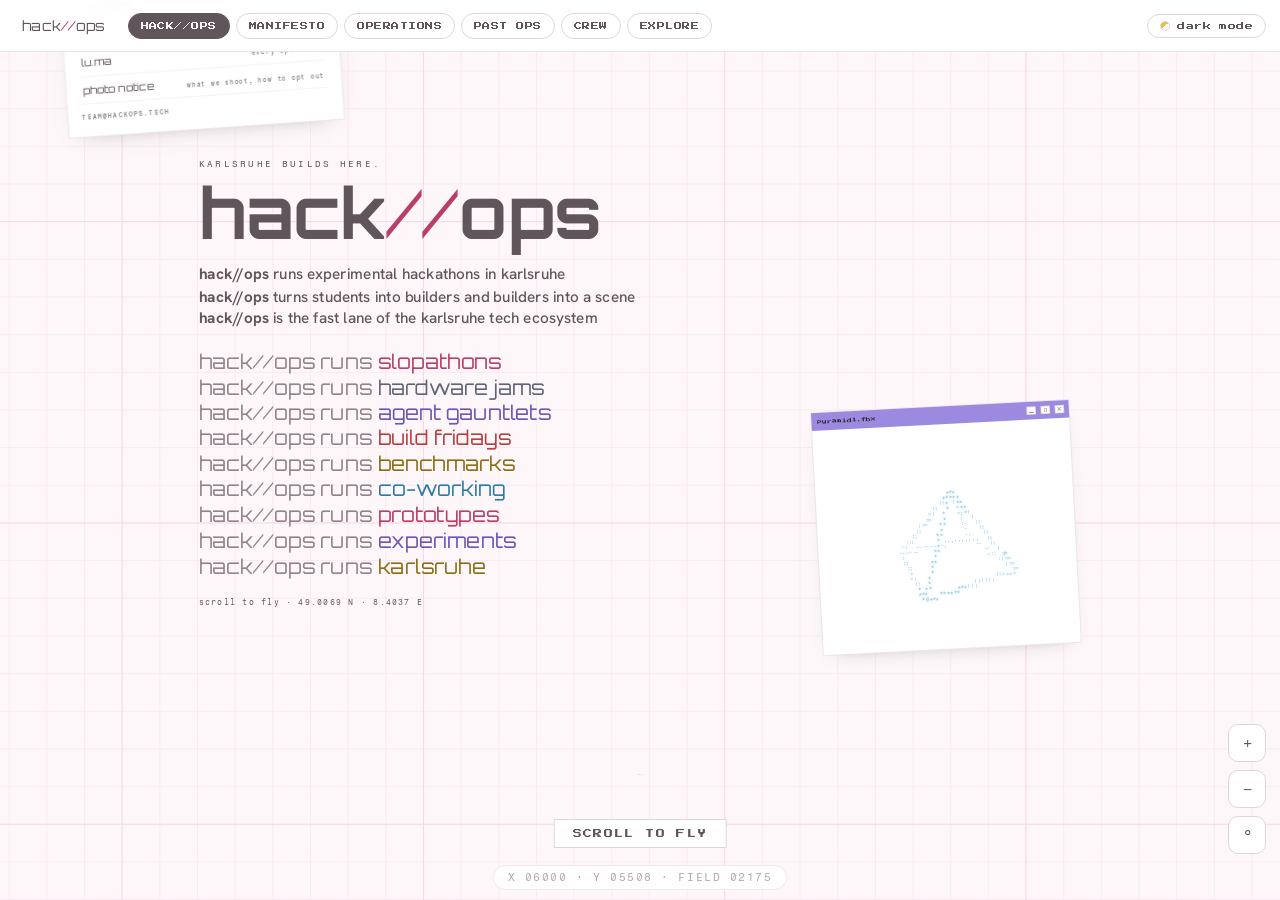
==== commit ec7e02b4: "Take op//002 off the site for now The hardware jam comes off the site until it is ready to go public" ====
--- a/index.html
+++ b/index.html
@@ -4,10 +4,10 @@
 <meta charset="utf-8" />
 <meta name="viewport" content="width=device-width, initial-scale=1, maximum-scale=1, user-scalable=no, viewport-fit=cover" />
 <title>hack//ops</title>
-<meta name="description" content="hack//ops runs experimental hackathons in karlsruhe. next up: op//002, the hardware hackathon, 04.12 - 06.12.2026." />
-<meta property="og:title" content="hack//ops · op//002" />
+<meta name="description" content="hack//ops runs experimental hackathons in karlsruhe. karlsruhe builds here." />
+<meta property="og:title" content="hack//ops" />
 <meta property="og:type" content="website" />
-<meta property="og:description" content="karlsruhe builds here. op//002, the hardware hackathon, 04.12 - 06.12.2026. solder, sensors, silicon." />
+<meta property="og:description" content="karlsruhe builds here. experimental hackathons by students, printed on one endless desktop." />
 <meta property="og:image" content="https://hackops.tech/assets/op000-hero.jpg" />
 <meta property="og:url" content="https://hackops.tech" />
 <link rel="preconnect" href="https://fonts.googleapis.com" />
@@ -38,9 +38,8 @@
     <p><strong>hack//ops</strong> · karlsruhe builds here.</p>
     <p>This site is one big zoomable desktop and needs JavaScript to fly.
        The short version: we are a Karlsruhe student group running experimental
-       hackathons. Next up: op//002, the hardware hackathon,
-       04.12 - 06.12.2026 in Karlsruhe. Before that we ran op//001 slopathon
-       in July 2026, and its archive is at
+       hackathons. Our first operation was op//001 slopathon in July 2026,
+       and its archive is at
        <a href="/projects.html">the slop museum</a>.</p>
   </div>
 </noscript>
@@ -111,26 +110,6 @@
       <p class="home-foot">scroll to fly · 49.0069 N · 8.4037 E</p>
     </section>
 
-    <!-- the announcement dialog: pinned into the home view, impossible to
-         miss; on phones it moves from beside the hero to directly below it.
-         Always points at the NEXT operation. When op//002 is over, repoint
-         it at op//003 and move this card down to the past ops cluster.
-         Internal code name is bare metal; public title is TBD. Do not put
-         the code name in user-visible copy. -->
-    <section class="win announce-win" style="--tbar: var(--silver)"
-             data-x="6540" data-y="5060" data-rot="4"
-             data-x-m="6000" data-y-m="5765" data-rot-m="0">
-      <div class="win-title"><span class="t">op002.exe</span><span class="b" aria-hidden="true">_</span><span class="b" aria-hidden="true">&#9633;</span><span class="b" aria-hidden="true">&times;</span></div>
-      <div class="win-body">
-        <p class="mono">next operation · 04.12 - 06.12.2026</p>
-        <h2>hardware jam.</h2>
-        <p>Hardware hackathon. Solder, sensors, silicon. If it does not
-           physically exist, it does not count.</p>
-        <a class="luma-btn" data-interactive href="https://luma.com/user/hackops"
-           target="_blank" rel="noopener">follow on lu.ma<span class="sub">registration opens soon · karlsruhe · free</span></a>
-      </div>
-    </section>
-
     <!-- MICROPRINT: a whole page at 2% scale, hidden under the litany.
          data-hidden keeps it out of the nav, the tab order and the tour;
          the only ways in are free-zooming onto it, typing the magic word,
@@ -185,59 +164,9 @@
     <div class="ops-head deco" data-x="8060" data-y="6060" data-rot="-2"
          data-x-m="7480" data-y-m="6393" data-rot-m="0">the <b>op</b> series</div>
 
-    <section class="win op-win op-next" style="--tbar: var(--silver); --sc: var(--pink-txt)"
-             data-x="7480" data-y="6800" data-rot="6"
-             data-x-m="7480" data-y-m="6686" data-rot-m="0">
-      <div class="win-title"><span class="t">op002.exe</span><span class="b" aria-hidden="true">_</span><span class="b" aria-hidden="true">&#9633;</span><span class="b" aria-hidden="true">&times;</span></div>
-      <div class="win-body">
-        <h3>hardware jam</h3>
-        <p class="mono">04.12 - 06.12.2026 · karlsruhe</p>
-        <p>Hardware hackathon. Solder, sensors, silicon. If it does not
-           physically exist, it does not count. The anti-slideware format:
-           something has to move, light up, sense or actuate.</p>
-        <p>Three days, 100 builders, everyone welcome. You ship a working
-           physical thing and demo it live. Hardware and in-kind prizes,
-           no cash, because we want builders and not hackathon-maxxers.</p>
-        <!-- the partner line: the only place on the site that names
-             partners, so changing it here changes it everywhere. -->
-        <p class="mono partners">with kit nova and kaira</p>
-        <span class="status live">save the date</span>
-        <a class="luma-btn" data-interactive href="https://luma.com/user/hackops"
-           target="_blank" rel="noopener">follow on lu.ma<span class="sub">registration opens soon · free</span></a>
-      </div>
-    </section>
-
-    <section class="win op-win" style="--tbar: var(--gold)"
-             data-x="8560" data-y="6700" data-rot="-5"
-             data-x-m="7480" data-y-m="7170" data-rot-m="0">
-      <div class="win-title"><span class="t">op002_tracks.txt</span><span class="b" aria-hidden="true">_</span><span class="b" aria-hidden="true">&#9633;</span><span class="b" aria-hidden="true">&times;</span></div>
-      <div class="win-body">
-        <h3>two tracks</h3>
-        <div class="rules">
-          <div style="--rc: var(--pink-txt)"><span class="n">01</span><span class="r">open track: build anything. just build it for real.</span></div>
-          <div style="--rc: var(--sky-txt)"><span class="n">02</span><span class="r">power track: same problem, every team. best solution wins.</span></div>
-        </div>
-        <p>Open track: no theme, no constraints beyond the one that matters.
-           Bring the thing you never had a deadline for.</p>
-        <p>Power track: one defined problem, one measurable metric, a real
-           scoreboard. Not vibes, not pitch quality.</p>
-        <span class="status">tracks in progress</span>
-      </div>
-    </section>
-
-    <section class="win partners-win" style="--tbar: var(--sky)"
-             data-x="8560" data-y="7280" data-rot="3"
-             data-x-m="7480" data-y-m="7492" data-rot-m="0">
-      <div class="win-title"><span class="t">partners.svg - viewer</span><span class="b" aria-hidden="true">_</span><span class="b" aria-hidden="true">&#9633;</span><span class="b" aria-hidden="true">&times;</span></div>
-      <div class="win-body">
-        <img src="assets/KIT-nova_Logo_01-1.svg" alt="kit nova" />
-        <p class="mono">machines, safety and mentoring for op//002</p>
-      </div>
-    </section>
-
     <section class="win op-win" style="--tbar: var(--purple)"
-             data-x="7540" data-y="7680" data-rot="-4"
-             data-x-m="7480" data-y-m="7700" data-rot-m="0">
+             data-x="7560" data-y="6560" data-rot="-4"
+             data-x-m="7480" data-y-m="6542" data-rot-m="0">
       <div class="win-title"><span class="t">op003_agent_gauntlet.exe</span><span class="b" aria-hidden="true">_</span><span class="b" aria-hidden="true">&#9633;</span><span class="b" aria-hidden="true">&times;</span></div>
       <div class="win-body">
         <h3>agent gauntlet</h3>
@@ -248,8 +177,8 @@
     </section>
 
     <section class="win op-win" style="--tbar: var(--red)"
-             data-x="8620" data-y="7720" data-rot="5"
-             data-x-m="7480" data-y-m="7936" data-rot-m="0">
+             data-x="8540" data-y="6620" data-rot="5"
+             data-x-m="7480" data-y-m="6779" data-rot-m="0">
       <div class="win-title"><span class="t">op004_build_friday.exe</span><span class="b" aria-hidden="true">_</span><span class="b" aria-hidden="true">&#9633;</span><span class="b" aria-hidden="true">&times;</span></div>
       <div class="win-body">
         <h3>build friday</h3>
@@ -260,11 +189,11 @@
     </section>
 
     <!-- the ops camera stop frames the whole cluster on desktop, and just
-         the op//002 card on phones (the rest of the column is one pan
+         the first card on phones (the rest of the column is one pan
          away, which beats four unreadable cards at once) -->
     <div class="stop-field" data-stop="ops" data-label="operations"
-         data-x="8050" data-y="7100" data-vw="2100" data-vh="1750" data-bearing="4"
-         data-cx-m="7480" data-cy-m="6617" data-vw-m="340" data-vh-m="730"
+         data-x="8050" data-y="6360" data-vw="1900" data-vh="1100" data-bearing="4"
+         data-cx-m="7480" data-cy-m="6597" data-vw-m="340" data-vh-m="730"
          data-bearing-m="0"></div>
 
     <!-- 05 PAST OPS: operations that already shipped. Everything an
@@ -273,11 +202,11 @@
          new op finishes, move its card down here and give it a status
          of "archived" plus its standings. -->
     <div class="ops-head deco" data-x="7700" data-y="8480" data-rot="-1"
-         data-x-m="7480" data-y-m="8326" data-rot-m="0">past <b>ops</b></div>
+         data-x-m="7480" data-y-m="7169" data-rot-m="0">past <b>ops</b></div>
 
     <section class="win op-win" style="--tbar: var(--pink)"
              data-x="7500" data-y="9080" data-rot="-3"
-             data-x-m="7480" data-y-m="8783" data-rot-m="0">
+             data-x-m="7480" data-y-m="7626" data-rot-m="0">
       <div class="win-title"><span class="t">op001_slopathon.exe</span><span class="b" aria-hidden="true">_</span><span class="b" aria-hidden="true">&#9633;</span><span class="b" aria-hidden="true">&times;</span></div>
       <img src="assets/op001-slopathon.jpg" alt="op001 slopathon poster: pink desktop windows with a wireframe pyramid" />
       <div class="win-body">
@@ -297,7 +226,7 @@
 
     <section class="win op-win standings-win" style="--tbar: var(--gold)"
              data-x="8560" data-y="9040" data-rot="4"
-             data-x-m="7480" data-y-m="9475" data-rot-m="0">
+             data-x-m="7480" data-y-m="8318" data-rot-m="0">
       <div class="win-title"><span class="t">final_standings.txt</span><span class="b" aria-hidden="true">_</span><span class="b" aria-hidden="true">&#9633;</span><span class="b" aria-hidden="true">&times;</span></div>
       <div class="win-body">
         <h3>the vote</h3>
@@ -324,7 +253,7 @@
          slopathon card alone on phones -->
     <div class="stop-field" data-stop="past" data-label="past ops"
          data-x="8030" data-y="9020" data-vw="1900" data-vh="1450" data-bearing="-2"
-         data-cx-m="7480" data-cy-m="8755" data-vw-m="340" data-vh-m="730"
+         data-cx-m="7480" data-cy-m="7598" data-vw-m="340" data-vh-m="730"
          data-bearing-m="0"></div>
 
     <!-- 06 CREW -->
@@ -389,7 +318,7 @@
          it crosses, so on phones it moves off the op column and parks
          under the home column instead -->
     <div class="silkprint deco" aria-hidden="true" data-x="6300" data-y="7900" data-rot="0"
-         data-x-m="6000" data-y-m="7500">karlsruhe builds here.</div>
+         data-x-m="5800" data-y-m="7500">karlsruhe builds here.</div>
 
     <section class="win wallpaper-win deco" style="--tbar: var(--sky)"
              data-x="4620" data-y="5150" data-rot="-8">
@@ -403,7 +332,7 @@
          instead of sitting beside the title -->
     <section class="win pyr-win" style="--tbar: var(--purple)" data-interactive
              data-x="6520" data-y="5640" data-rot="-3"
-             data-x-m="6000" data-y-m="6084" data-rot-m="0">
+             data-x-m="6000" data-y-m="5770" data-rot-m="0">
       <div class="win-title"><span class="t">pyramid1.fbx</span><span class="b" aria-hidden="true">_</span><span class="b" aria-hidden="true">&#9633;</span><span class="b" aria-hidden="true">&times;</span></div>
       <div class="win-body">
         <pre id="ascii-pyr" aria-hidden="true"></pre>
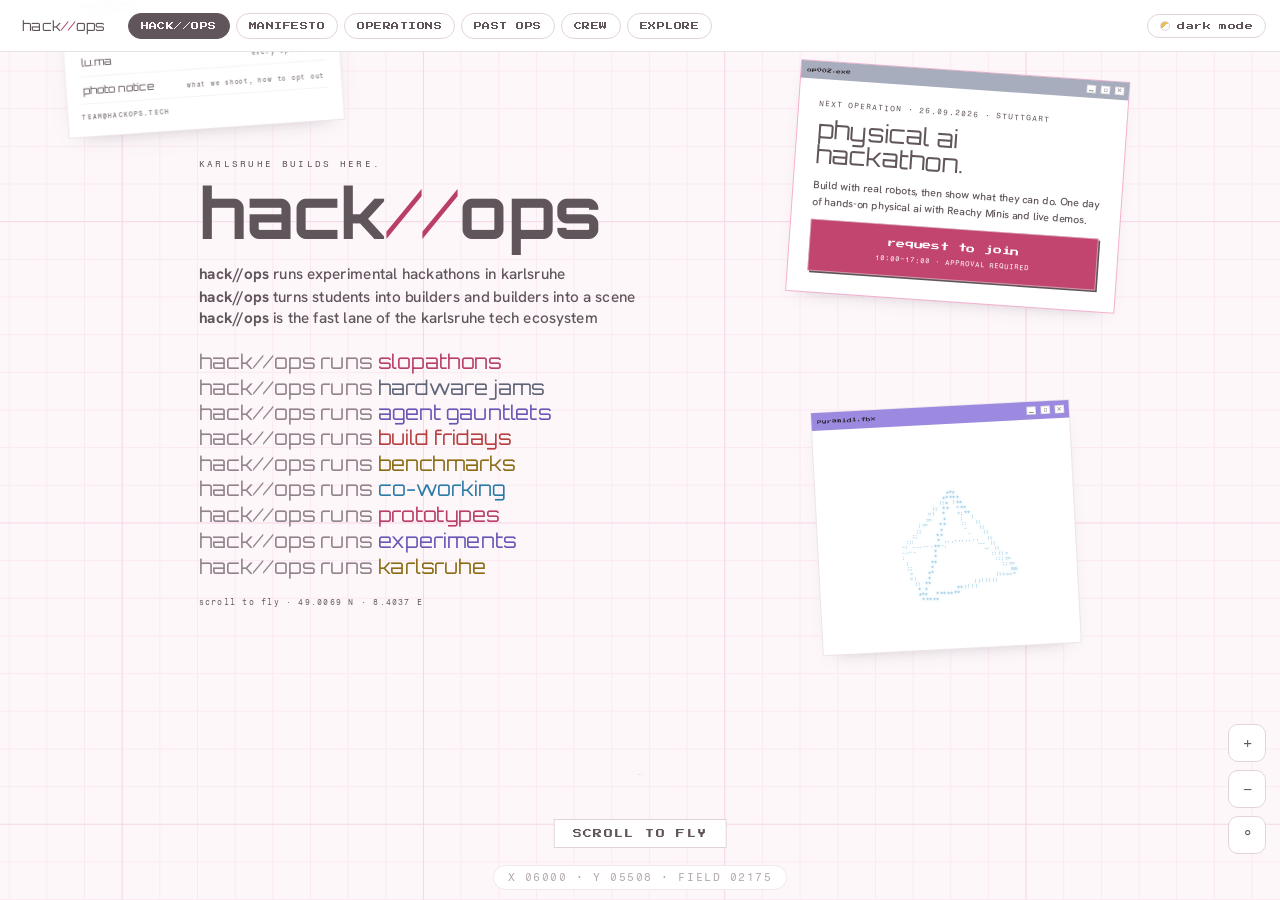
==== commit 5e406f7b: "Announce Physical AI Hackathon on HackOps site" ====
--- a/index.html
+++ b/index.html
@@ -4,11 +4,11 @@
 <meta charset="utf-8" />
 <meta name="viewport" content="width=device-width, initial-scale=1, maximum-scale=1, user-scalable=no, viewport-fit=cover" />
 <title>hack//ops</title>
-<meta name="description" content="hack//ops runs experimental hackathons in karlsruhe. karlsruhe builds here." />
+<meta name="description" content="hack//ops runs experimental hackathons. Next: Physical AI Hackathon, 26 September 2026 in Stuttgart." />
 <meta property="og:title" content="hack//ops" />
 <meta property="og:type" content="website" />
-<meta property="og:description" content="karlsruhe builds here. experimental hackathons by students, printed on one endless desktop." />
-<meta property="og:image" content="https://hackops.tech/assets/op000-hero.jpg" />
+<meta property="og:description" content="Physical AI Hackathon, 26 September 2026 in Stuttgart. Build with robots and demo live hardware." />
+<meta property="og:image" content="https://hackops.tech/assets/op002-physical-ai.jpg" />
 <meta property="og:url" content="https://hackops.tech" />
 <link rel="preconnect" href="https://fonts.googleapis.com" />
 <link rel="preconnect" href="https://fonts.gstatic.com" crossorigin />
@@ -41,6 +41,8 @@
        hackathons. Our first operation was op//001 slopathon in July 2026,
        and its archive is at
        <a href="/projects.html">the slop museum</a>.</p>
+    <p>Next: <a href="https://luma.com/gw4tvnff">Physical AI Hackathon</a>,
+       26 September 2026 in Stuttgart.</p>
   </div>
 </noscript>
 
@@ -88,7 +90,7 @@
     <section class="stop-home" data-stop="home" data-label="hack//ops"
              data-x="6000" data-y="5400" data-vw="1600" data-vh="1300" data-bearing="0"
              data-cx="6000" data-cy="5508"
-             data-cx-m="6000" data-cy-m="5530" data-vw-m="340" data-vh-m="730">
+             data-cx-m="6000" data-cy-m="5585" data-vw-m="340" data-vh-m="730">
       <p class="home-tag">karlsruhe builds here.</p>
       <h1 class="home-title">hack<b>//</b>ops</h1>
       <p class="home-blurb">
@@ -110,6 +112,22 @@
       <p class="home-foot">scroll to fly · 49.0069 N · 8.4037 E</p>
     </section>
 
+    <!-- The next operation, placed beside the hero on desktop and beneath it
+         on phones. Keep this link and the operations card in sync. -->
+    <section class="win announce-win" style="--tbar: var(--silver)"
+             data-x="6540" data-y="5060" data-rot="4"
+             data-x-m="6000" data-y-m="5770" data-rot-m="0">
+      <div class="win-title"><span class="t">op002.exe</span><span class="b" aria-hidden="true">_</span><span class="b" aria-hidden="true">&#9633;</span><span class="b" aria-hidden="true">&times;</span></div>
+      <div class="win-body">
+        <p class="mono">next operation · 26.09.2026 · stuttgart</p>
+        <h2>physical ai hackathon.</h2>
+        <p>Build with real robots, then show what they can do. One day of
+           hands-on physical ai with Reachy Minis and live demos.</p>
+        <a class="luma-btn" data-interactive href="https://luma.com/gw4tvnff"
+           target="_blank" rel="noopener">request to join<span class="sub">10:00–17:00 · approval required</span></a>
+      </div>
+    </section>
+
     <!-- MICROPRINT: a whole page at 2% scale, hidden under the litany.
          data-hidden keeps it out of the nav, the tab order and the tour;
          the only ways in are free-zooming onto it, typing the magic word,
@@ -164,9 +182,26 @@
     <div class="ops-head deco" data-x="8060" data-y="6060" data-rot="-2"
          data-x-m="7480" data-y-m="6393" data-rot-m="0">the <b>op</b> series</div>
 
+    <section class="win op-win op-next physical-ai-win" style="--tbar: var(--silver); --sc: var(--pink-txt)"
+             data-x="7480" data-y="6800" data-rot="6"
+             data-x-m="7480" data-y-m="6800" data-rot-m="0">
+      <div class="win-title"><span class="t">op002_physical_ai.exe</span><span class="b" aria-hidden="true">_</span><span class="b" aria-hidden="true">&#9633;</span><span class="b" aria-hidden="true">&times;</span></div>
+      <img src="assets/op002-physical-ai.jpg" alt="Veni / Vidi Reachy poster with a Reachy Mini robot, 26 September 2026 in Stuttgart" />
+      <div class="win-body">
+        <h3>physical ai hackathon</h3>
+        <p class="mono">saturday 26.09.2026 · 10:00–17:00 · stuttgart</p>
+        <p>Spend a day tinkering with Reachy Minis and building with real
+           hardware. Bring your own hardware if you have it. Beginners welcome.</p>
+        <p>End the day with live hardware demos. No pitch decks, no slides.</p>
+        <span class="status live">registration open · approval required</span>
+        <a class="luma-btn" data-interactive href="https://luma.com/gw4tvnff"
+           target="_blank" rel="noopener">request to join<span class="sub">exact address shown after registration</span></a>
+      </div>
+    </section>
+
     <section class="win op-win" style="--tbar: var(--purple)"
-             data-x="7560" data-y="6560" data-rot="-4"
-             data-x-m="7480" data-y-m="6542" data-rot-m="0">
+             data-x="8540" data-y="6500" data-rot="-4"
+             data-x-m="7480" data-y-m="7360" data-rot-m="0">
       <div class="win-title"><span class="t">op003_agent_gauntlet.exe</span><span class="b" aria-hidden="true">_</span><span class="b" aria-hidden="true">&#9633;</span><span class="b" aria-hidden="true">&times;</span></div>
       <div class="win-body">
         <h3>agent gauntlet</h3>
@@ -177,8 +212,8 @@
     </section>
 
     <section class="win op-win" style="--tbar: var(--red)"
-             data-x="8540" data-y="6620" data-rot="5"
-             data-x-m="7480" data-y-m="6779" data-rot-m="0">
+             data-x="8540" data-y="6840" data-rot="5"
+             data-x-m="7480" data-y-m="7610" data-rot-m="0">
       <div class="win-title"><span class="t">op004_build_friday.exe</span><span class="b" aria-hidden="true">_</span><span class="b" aria-hidden="true">&#9633;</span><span class="b" aria-hidden="true">&times;</span></div>
       <div class="win-body">
         <h3>build friday</h3>
@@ -188,12 +223,11 @@
       </div>
     </section>
 
-    <!-- the ops camera stop frames the whole cluster on desktop, and just
-         the first card on phones (the rest of the column is one pan
-         away, which beats four unreadable cards at once) -->
+    <!-- the ops camera stop frames the cluster on desktop and the new event
+         on phones; the planning cards are one pan below it. -->
     <div class="stop-field" data-stop="ops" data-label="operations"
-         data-x="8050" data-y="6360" data-vw="1900" data-vh="1100" data-bearing="4"
-         data-cx-m="7480" data-cy-m="6597" data-vw-m="340" data-vh-m="730"
+         data-x="8050" data-y="6790" data-vw="2000" data-vh="1450" data-bearing="4"
+         data-cx-m="7480" data-cy-m="6720" data-vw-m="340" data-vh-m="750"
          data-bearing-m="0"></div>
 
     <!-- 05 PAST OPS: operations that already shipped. Everything an
@@ -202,11 +236,11 @@
          new op finishes, move its card down here and give it a status
          of "archived" plus its standings. -->
     <div class="ops-head deco" data-x="7700" data-y="8480" data-rot="-1"
-         data-x-m="7480" data-y-m="7169" data-rot-m="0">past <b>ops</b></div>
+         data-x-m="7480" data-y-m="7920" data-rot-m="0">past <b>ops</b></div>
 
     <section class="win op-win" style="--tbar: var(--pink)"
              data-x="7500" data-y="9080" data-rot="-3"
-             data-x-m="7480" data-y-m="7626" data-rot-m="0">
+             data-x-m="7480" data-y-m="8370" data-rot-m="0">
       <div class="win-title"><span class="t">op001_slopathon.exe</span><span class="b" aria-hidden="true">_</span><span class="b" aria-hidden="true">&#9633;</span><span class="b" aria-hidden="true">&times;</span></div>
       <img src="assets/op001-slopathon.jpg" alt="op001 slopathon poster: pink desktop windows with a wireframe pyramid" />
       <div class="win-body">
@@ -226,7 +260,7 @@
 
     <section class="win op-win standings-win" style="--tbar: var(--gold)"
              data-x="8560" data-y="9040" data-rot="4"
-             data-x-m="7480" data-y-m="8318" data-rot-m="0">
+             data-x-m="7480" data-y-m="9060" data-rot-m="0">
       <div class="win-title"><span class="t">final_standings.txt</span><span class="b" aria-hidden="true">_</span><span class="b" aria-hidden="true">&#9633;</span><span class="b" aria-hidden="true">&times;</span></div>
       <div class="win-body">
         <h3>the vote</h3>
@@ -253,7 +287,7 @@
          slopathon card alone on phones -->
     <div class="stop-field" data-stop="past" data-label="past ops"
          data-x="8030" data-y="9020" data-vw="1900" data-vh="1450" data-bearing="-2"
-         data-cx-m="7480" data-cy-m="7598" data-vw-m="340" data-vh-m="730"
+         data-cx-m="7480" data-cy-m="8342" data-vw-m="340" data-vh-m="730"
          data-bearing-m="0"></div>
 
     <!-- 06 CREW -->
@@ -310,7 +344,7 @@
          field, so the mobile frame is portrait and much taller. -->
     <div class="stop-field" data-stop="field" data-label="explore"
          data-x="6600" data-y="6550" data-vw="6800" data-vh="6200" data-bearing="0"
-         data-cx-m="6400" data-cy-m="7000" data-vw-m="5200" data-vh-m="6800"></div>
+         data-cx-m="6400" data-cy-m="7300" data-vw-m="5200" data-vh-m="7400"></div>
 
     <!-- ================= desktop decoration ================= -->
 
@@ -332,7 +366,7 @@
          instead of sitting beside the title -->
     <section class="win pyr-win" style="--tbar: var(--purple)" data-interactive
              data-x="6520" data-y="5640" data-rot="-3"
-             data-x-m="6000" data-y-m="5770" data-rot-m="0">
+             data-x-m="6000" data-y-m="6100" data-rot-m="0">
       <div class="win-title"><span class="t">pyramid1.fbx</span><span class="b" aria-hidden="true">_</span><span class="b" aria-hidden="true">&#9633;</span><span class="b" aria-hidden="true">&times;</span></div>
       <div class="win-body">
         <pre id="ascii-pyr" aria-hidden="true"></pre>
--- a/site.css
+++ b/site.css
@@ -477,8 +477,7 @@
   color: var(--ink-body);
 }
 
-/* manifesto rules. Also reused by op002_tracks.txt, where the .n column
-   holds the track name instead of a rule number. */
+/* manifesto rules. */
 .manifesto-win { width: 860px; }
 .rules { margin-top: 18px; border-top: 1px solid var(--line); }
 .rules div {
@@ -666,7 +665,7 @@
   padding: 8px 10px;
 }
 
-/* ---------------- slopathon signup CTA ---------------- */
+/* ---------------- event signup CTA ---------------- */
 .luma-btn {
   display: block;
   text-align: center;
@@ -705,7 +704,7 @@
   text-transform: uppercase;
   /* no opacity: at 10px it has to stay at full contrast */
 }
-/* the slopathon signup card: bigger than every other window on the
+/* the next event signup card: bigger than every other window on the
    desktop and the only one with a pink border + a slow pulse, so it
    reads as "look here" at a glance, at any camera scale */
 .announce-win {
@@ -1019,19 +1018,15 @@
      and rendered at scale 0.15 to 0.47, which is why everything had
      to be pinched to be read.
      ============================================================ */
-  /* the hero and the announce card have to stack inside one phone
-     screen, minus the 52px taskbar, so this column is measured, not
-     guessed: 401 + 14 + 302 world units against the roughly 805 the
-     camera shows under the header. Changing a size here, or adding a
-     button to the announce card, means re-measuring and re-tuning
-     data-y-m on the card below it. */
+  /* the hero and announcement stack in the home column. Keep the
+     pyramid below them when changing either card's copy. */
   .stop-home { width: 340px; }
   .home-tag { font-size: 10px; letter-spacing: 0.24em; margin: 0 0 8px; }
   .home-title { font-size: 40px; margin: 0 0 10px; }
-  .home-blurb { font-size: 15px; line-height: 1.45; margin: 0 0 14px; }
+  .home-blurb { font-size: 14px; line-height: 1.4; margin: 0 0 12px; }
   .runs-list { gap: 1px; }
-  .runs-list span { font-size: 14px; }
-  .home-foot { font-size: 10px; margin-top: 12px; }
+  .runs-list span { font-size: 13px; line-height: 1.1; }
+  .home-foot { font-size: 10px; margin-top: 7px; }
 
   /* windows: one column width for every card on the phone */
   .announce-win,
@@ -1055,6 +1050,7 @@
      than a phone screen. Crop to the top third, where the poster does
      its shouting; the dates and the numbers are in the copy below. */
   .op-win img { max-height: 250px; object-fit: cover; object-position: 50% 12%; }
+  .physical-ai-win img { max-height: none; object-fit: contain; }
   .standings .nm { font-size: 13px; }
   .ops-head { font-size: 42px; }
 
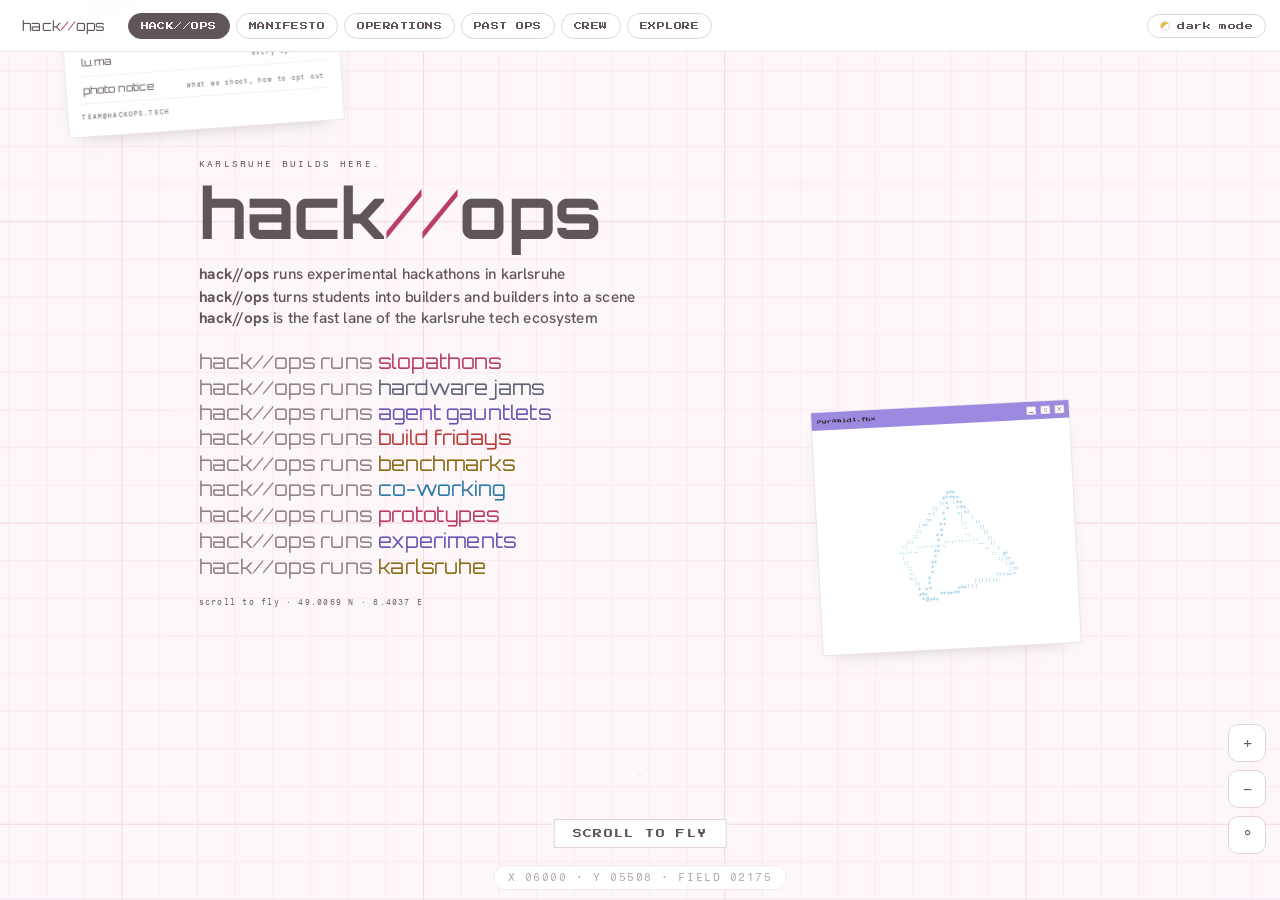
==== commit 9b0c592f: "Revert "Announce Physical AI Hackathon on HackOps site" This reverts commit 5e406f7bd57951d300ae9122" ====
--- a/index.html
+++ b/index.html
@@ -4,11 +4,11 @@
 <meta charset="utf-8" />
 <meta name="viewport" content="width=device-width, initial-scale=1, maximum-scale=1, user-scalable=no, viewport-fit=cover" />
 <title>hack//ops</title>
-<meta name="description" content="hack//ops runs experimental hackathons. Next: Physical AI Hackathon, 26 September 2026 in Stuttgart." />
+<meta name="description" content="hack//ops runs experimental hackathons in karlsruhe. karlsruhe builds here." />
 <meta property="og:title" content="hack//ops" />
 <meta property="og:type" content="website" />
-<meta property="og:description" content="Physical AI Hackathon, 26 September 2026 in Stuttgart. Build with robots and demo live hardware." />
-<meta property="og:image" content="https://hackops.tech/assets/op002-physical-ai.jpg" />
+<meta property="og:description" content="karlsruhe builds here. experimental hackathons by students, printed on one endless desktop." />
+<meta property="og:image" content="https://hackops.tech/assets/op000-hero.jpg" />
 <meta property="og:url" content="https://hackops.tech" />
 <link rel="preconnect" href="https://fonts.googleapis.com" />
 <link rel="preconnect" href="https://fonts.gstatic.com" crossorigin />
@@ -41,8 +41,6 @@
        hackathons. Our first operation was op//001 slopathon in July 2026,
        and its archive is at
        <a href="/projects.html">the slop museum</a>.</p>
-    <p>Next: <a href="https://luma.com/gw4tvnff">Physical AI Hackathon</a>,
-       26 September 2026 in Stuttgart.</p>
   </div>
 </noscript>
 
@@ -90,7 +88,7 @@
     <section class="stop-home" data-stop="home" data-label="hack//ops"
              data-x="6000" data-y="5400" data-vw="1600" data-vh="1300" data-bearing="0"
              data-cx="6000" data-cy="5508"
-             data-cx-m="6000" data-cy-m="5585" data-vw-m="340" data-vh-m="730">
+             data-cx-m="6000" data-cy-m="5530" data-vw-m="340" data-vh-m="730">
       <p class="home-tag">karlsruhe builds here.</p>
       <h1 class="home-title">hack<b>//</b>ops</h1>
       <p class="home-blurb">
@@ -112,22 +110,6 @@
       <p class="home-foot">scroll to fly · 49.0069 N · 8.4037 E</p>
     </section>
 
-    <!-- The next operation, placed beside the hero on desktop and beneath it
-         on phones. Keep this link and the operations card in sync. -->
-    <section class="win announce-win" style="--tbar: var(--silver)"
-             data-x="6540" data-y="5060" data-rot="4"
-             data-x-m="6000" data-y-m="5770" data-rot-m="0">
-      <div class="win-title"><span class="t">op002.exe</span><span class="b" aria-hidden="true">_</span><span class="b" aria-hidden="true">&#9633;</span><span class="b" aria-hidden="true">&times;</span></div>
-      <div class="win-body">
-        <p class="mono">next operation · 26.09.2026 · stuttgart</p>
-        <h2>physical ai hackathon.</h2>
-        <p>Build with real robots, then show what they can do. One day of
-           hands-on physical ai with Reachy Minis and live demos.</p>
-        <a class="luma-btn" data-interactive href="https://luma.com/gw4tvnff"
-           target="_blank" rel="noopener">request to join<span class="sub">10:00–17:00 · approval required</span></a>
-      </div>
-    </section>
-
     <!-- MICROPRINT: a whole page at 2% scale, hidden under the litany.
          data-hidden keeps it out of the nav, the tab order and the tour;
          the only ways in are free-zooming onto it, typing the magic word,
@@ -182,26 +164,9 @@
     <div class="ops-head deco" data-x="8060" data-y="6060" data-rot="-2"
          data-x-m="7480" data-y-m="6393" data-rot-m="0">the <b>op</b> series</div>
 
-    <section class="win op-win op-next physical-ai-win" style="--tbar: var(--silver); --sc: var(--pink-txt)"
-             data-x="7480" data-y="6800" data-rot="6"
-             data-x-m="7480" data-y-m="6800" data-rot-m="0">
-      <div class="win-title"><span class="t">op002_physical_ai.exe</span><span class="b" aria-hidden="true">_</span><span class="b" aria-hidden="true">&#9633;</span><span class="b" aria-hidden="true">&times;</span></div>
-      <img src="assets/op002-physical-ai.jpg" alt="Veni / Vidi Reachy poster with a Reachy Mini robot, 26 September 2026 in Stuttgart" />
-      <div class="win-body">
-        <h3>physical ai hackathon</h3>
-        <p class="mono">saturday 26.09.2026 · 10:00–17:00 · stuttgart</p>
-        <p>Spend a day tinkering with Reachy Minis and building with real
-           hardware. Bring your own hardware if you have it. Beginners welcome.</p>
-        <p>End the day with live hardware demos. No pitch decks, no slides.</p>
-        <span class="status live">registration open · approval required</span>
-        <a class="luma-btn" data-interactive href="https://luma.com/gw4tvnff"
-           target="_blank" rel="noopener">request to join<span class="sub">exact address shown after registration</span></a>
-      </div>
-    </section>
-
     <section class="win op-win" style="--tbar: var(--purple)"
-             data-x="8540" data-y="6500" data-rot="-4"
-             data-x-m="7480" data-y-m="7360" data-rot-m="0">
+             data-x="7560" data-y="6560" data-rot="-4"
+             data-x-m="7480" data-y-m="6542" data-rot-m="0">
       <div class="win-title"><span class="t">op003_agent_gauntlet.exe</span><span class="b" aria-hidden="true">_</span><span class="b" aria-hidden="true">&#9633;</span><span class="b" aria-hidden="true">&times;</span></div>
       <div class="win-body">
         <h3>agent gauntlet</h3>
@@ -212,8 +177,8 @@
     </section>
 
     <section class="win op-win" style="--tbar: var(--red)"
-             data-x="8540" data-y="6840" data-rot="5"
-             data-x-m="7480" data-y-m="7610" data-rot-m="0">
+             data-x="8540" data-y="6620" data-rot="5"
+             data-x-m="7480" data-y-m="6779" data-rot-m="0">
       <div class="win-title"><span class="t">op004_build_friday.exe</span><span class="b" aria-hidden="true">_</span><span class="b" aria-hidden="true">&#9633;</span><span class="b" aria-hidden="true">&times;</span></div>
       <div class="win-body">
         <h3>build friday</h3>
@@ -223,11 +188,12 @@
       </div>
     </section>
 
-    <!-- the ops camera stop frames the cluster on desktop and the new event
-         on phones; the planning cards are one pan below it. -->
+    <!-- the ops camera stop frames the whole cluster on desktop, and just
+         the first card on phones (the rest of the column is one pan
+         away, which beats four unreadable cards at once) -->
     <div class="stop-field" data-stop="ops" data-label="operations"
-         data-x="8050" data-y="6790" data-vw="2000" data-vh="1450" data-bearing="4"
-         data-cx-m="7480" data-cy-m="6720" data-vw-m="340" data-vh-m="750"
+         data-x="8050" data-y="6360" data-vw="1900" data-vh="1100" data-bearing="4"
+         data-cx-m="7480" data-cy-m="6597" data-vw-m="340" data-vh-m="730"
          data-bearing-m="0"></div>
 
     <!-- 05 PAST OPS: operations that already shipped. Everything an
@@ -236,11 +202,11 @@
          new op finishes, move its card down here and give it a status
          of "archived" plus its standings. -->
     <div class="ops-head deco" data-x="7700" data-y="8480" data-rot="-1"
-         data-x-m="7480" data-y-m="7920" data-rot-m="0">past <b>ops</b></div>
+         data-x-m="7480" data-y-m="7169" data-rot-m="0">past <b>ops</b></div>
 
     <section class="win op-win" style="--tbar: var(--pink)"
              data-x="7500" data-y="9080" data-rot="-3"
-             data-x-m="7480" data-y-m="8370" data-rot-m="0">
+             data-x-m="7480" data-y-m="7626" data-rot-m="0">
       <div class="win-title"><span class="t">op001_slopathon.exe</span><span class="b" aria-hidden="true">_</span><span class="b" aria-hidden="true">&#9633;</span><span class="b" aria-hidden="true">&times;</span></div>
       <img src="assets/op001-slopathon.jpg" alt="op001 slopathon poster: pink desktop windows with a wireframe pyramid" />
       <div class="win-body">
@@ -260,7 +226,7 @@
 
     <section class="win op-win standings-win" style="--tbar: var(--gold)"
              data-x="8560" data-y="9040" data-rot="4"
-             data-x-m="7480" data-y-m="9060" data-rot-m="0">
+             data-x-m="7480" data-y-m="8318" data-rot-m="0">
       <div class="win-title"><span class="t">final_standings.txt</span><span class="b" aria-hidden="true">_</span><span class="b" aria-hidden="true">&#9633;</span><span class="b" aria-hidden="true">&times;</span></div>
       <div class="win-body">
         <h3>the vote</h3>
@@ -287,7 +253,7 @@
          slopathon card alone on phones -->
     <div class="stop-field" data-stop="past" data-label="past ops"
          data-x="8030" data-y="9020" data-vw="1900" data-vh="1450" data-bearing="-2"
-         data-cx-m="7480" data-cy-m="8342" data-vw-m="340" data-vh-m="730"
+         data-cx-m="7480" data-cy-m="7598" data-vw-m="340" data-vh-m="730"
          data-bearing-m="0"></div>
 
     <!-- 06 CREW -->
@@ -344,7 +310,7 @@
          field, so the mobile frame is portrait and much taller. -->
     <div class="stop-field" data-stop="field" data-label="explore"
          data-x="6600" data-y="6550" data-vw="6800" data-vh="6200" data-bearing="0"
-         data-cx-m="6400" data-cy-m="7300" data-vw-m="5200" data-vh-m="7400"></div>
+         data-cx-m="6400" data-cy-m="7000" data-vw-m="5200" data-vh-m="6800"></div>
 
     <!-- ================= desktop decoration ================= -->
 
@@ -366,7 +332,7 @@
          instead of sitting beside the title -->
     <section class="win pyr-win" style="--tbar: var(--purple)" data-interactive
              data-x="6520" data-y="5640" data-rot="-3"
-             data-x-m="6000" data-y-m="6100" data-rot-m="0">
+             data-x-m="6000" data-y-m="5770" data-rot-m="0">
       <div class="win-title"><span class="t">pyramid1.fbx</span><span class="b" aria-hidden="true">_</span><span class="b" aria-hidden="true">&#9633;</span><span class="b" aria-hidden="true">&times;</span></div>
       <div class="win-body">
         <pre id="ascii-pyr" aria-hidden="true"></pre>
--- a/site.css
+++ b/site.css
@@ -477,7 +477,8 @@
   color: var(--ink-body);
 }
 
-/* manifesto rules. */
+/* manifesto rules. Also reused by op002_tracks.txt, where the .n column
+   holds the track name instead of a rule number. */
 .manifesto-win { width: 860px; }
 .rules { margin-top: 18px; border-top: 1px solid var(--line); }
 .rules div {
@@ -665,7 +666,7 @@
   padding: 8px 10px;
 }
 
-/* ---------------- event signup CTA ---------------- */
+/* ---------------- slopathon signup CTA ---------------- */
 .luma-btn {
   display: block;
   text-align: center;
@@ -704,7 +705,7 @@
   text-transform: uppercase;
   /* no opacity: at 10px it has to stay at full contrast */
 }
-/* the next event signup card: bigger than every other window on the
+/* the slopathon signup card: bigger than every other window on the
    desktop and the only one with a pink border + a slow pulse, so it
    reads as "look here" at a glance, at any camera scale */
 .announce-win {
@@ -1018,15 +1019,19 @@
      and rendered at scale 0.15 to 0.47, which is why everything had
      to be pinched to be read.
      ============================================================ */
-  /* the hero and announcement stack in the home column. Keep the
-     pyramid below them when changing either card's copy. */
+  /* the hero and the announce card have to stack inside one phone
+     screen, minus the 52px taskbar, so this column is measured, not
+     guessed: 401 + 14 + 302 world units against the roughly 805 the
+     camera shows under the header. Changing a size here, or adding a
+     button to the announce card, means re-measuring and re-tuning
+     data-y-m on the card below it. */
   .stop-home { width: 340px; }
   .home-tag { font-size: 10px; letter-spacing: 0.24em; margin: 0 0 8px; }
   .home-title { font-size: 40px; margin: 0 0 10px; }
-  .home-blurb { font-size: 14px; line-height: 1.4; margin: 0 0 12px; }
+  .home-blurb { font-size: 15px; line-height: 1.45; margin: 0 0 14px; }
   .runs-list { gap: 1px; }
-  .runs-list span { font-size: 13px; line-height: 1.1; }
-  .home-foot { font-size: 10px; margin-top: 7px; }
+  .runs-list span { font-size: 14px; }
+  .home-foot { font-size: 10px; margin-top: 12px; }
 
   /* windows: one column width for every card on the phone */
   .announce-win,
@@ -1050,7 +1055,6 @@
      than a phone screen. Crop to the top third, where the poster does
      its shouting; the dates and the numbers are in the copy below. */
   .op-win img { max-height: 250px; object-fit: cover; object-position: 50% 12%; }
-  .physical-ai-win img { max-height: none; object-fit: contain; }
   .standings .nm { font-size: 13px; }
   .ops-head { font-size: 42px; }
 
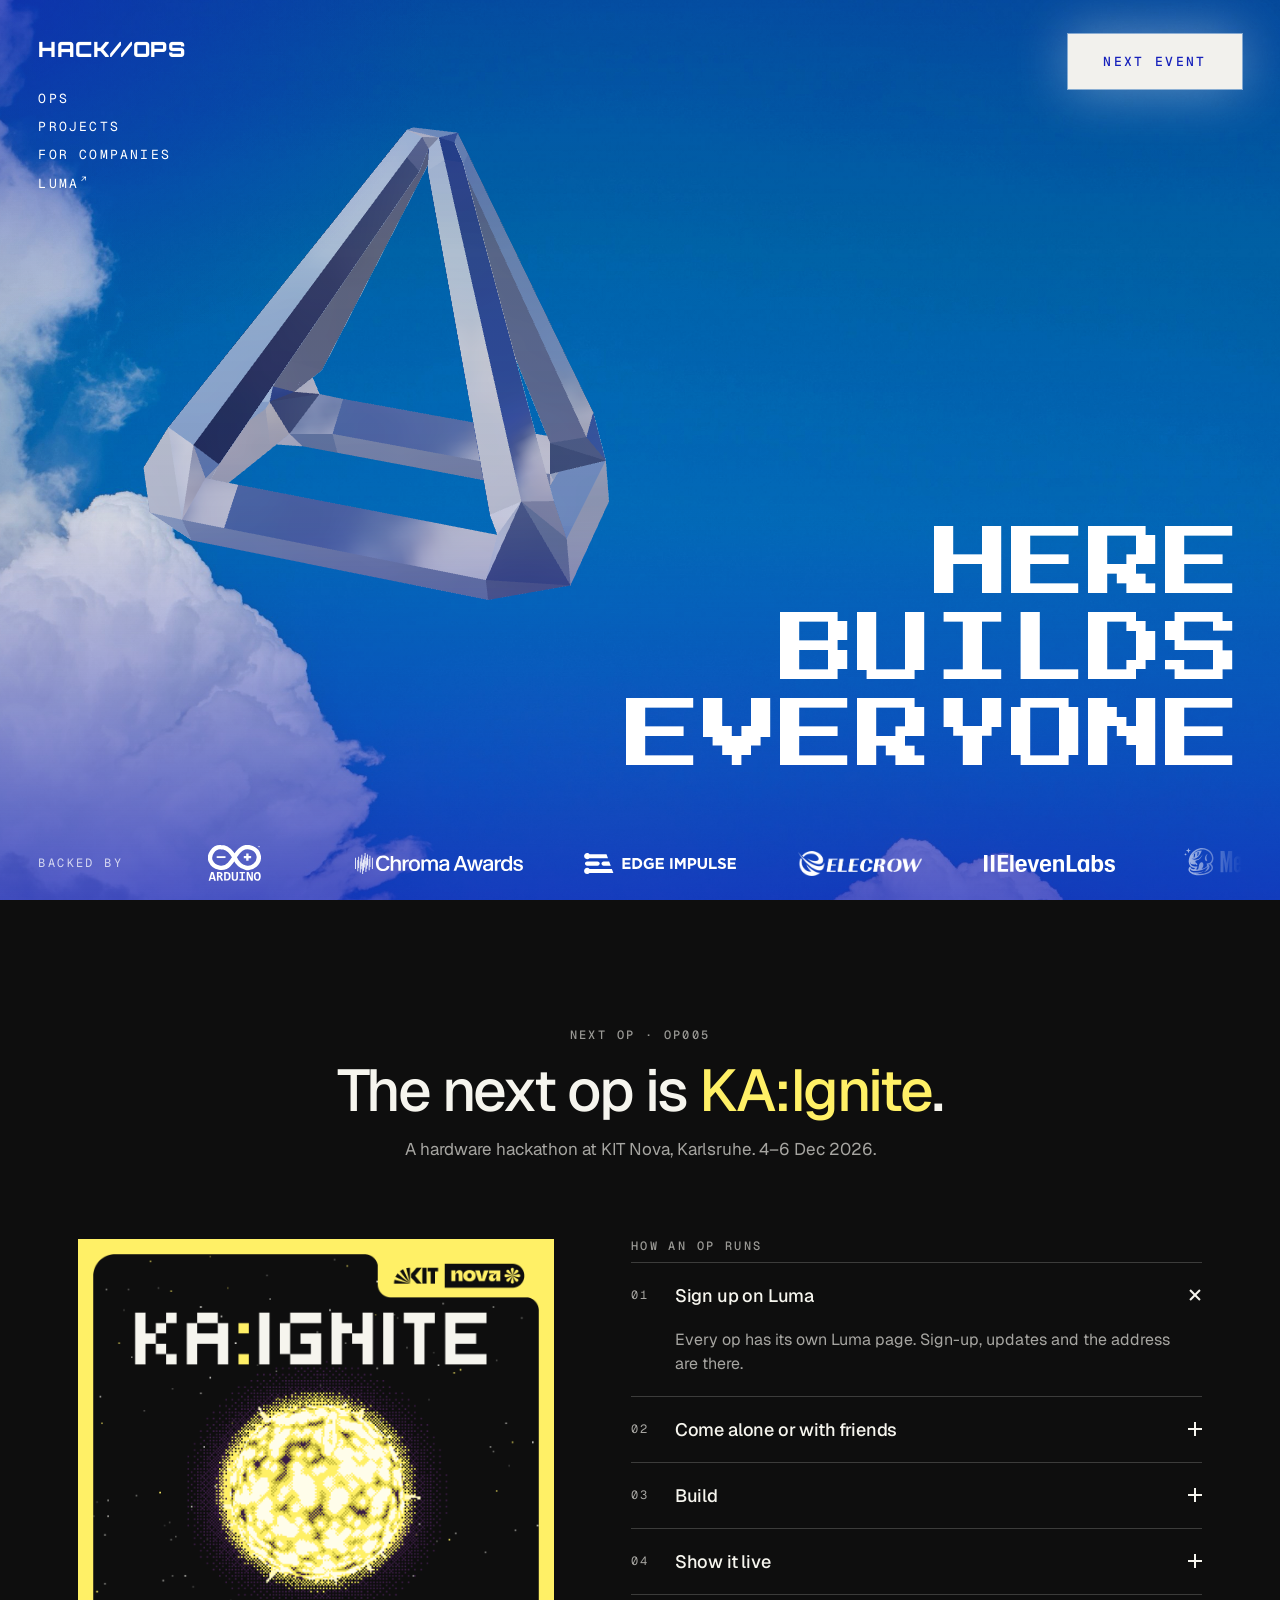
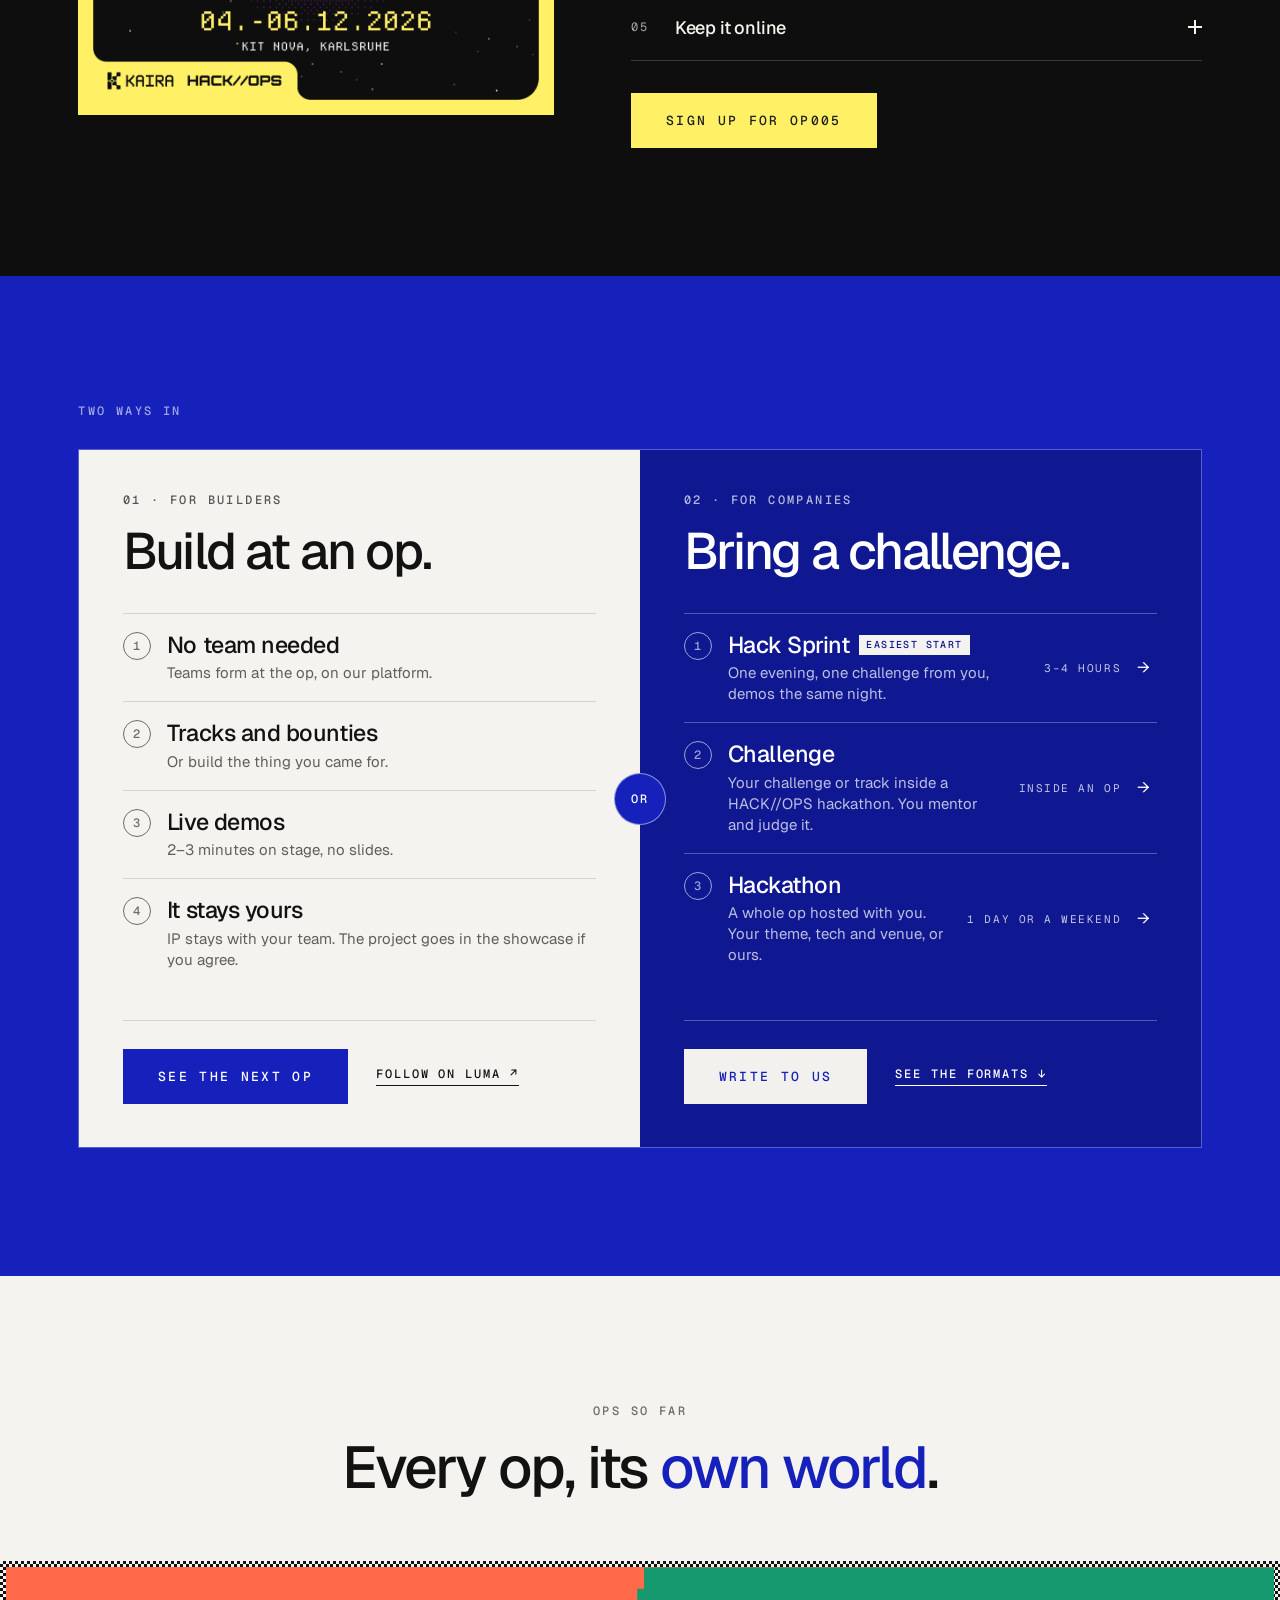
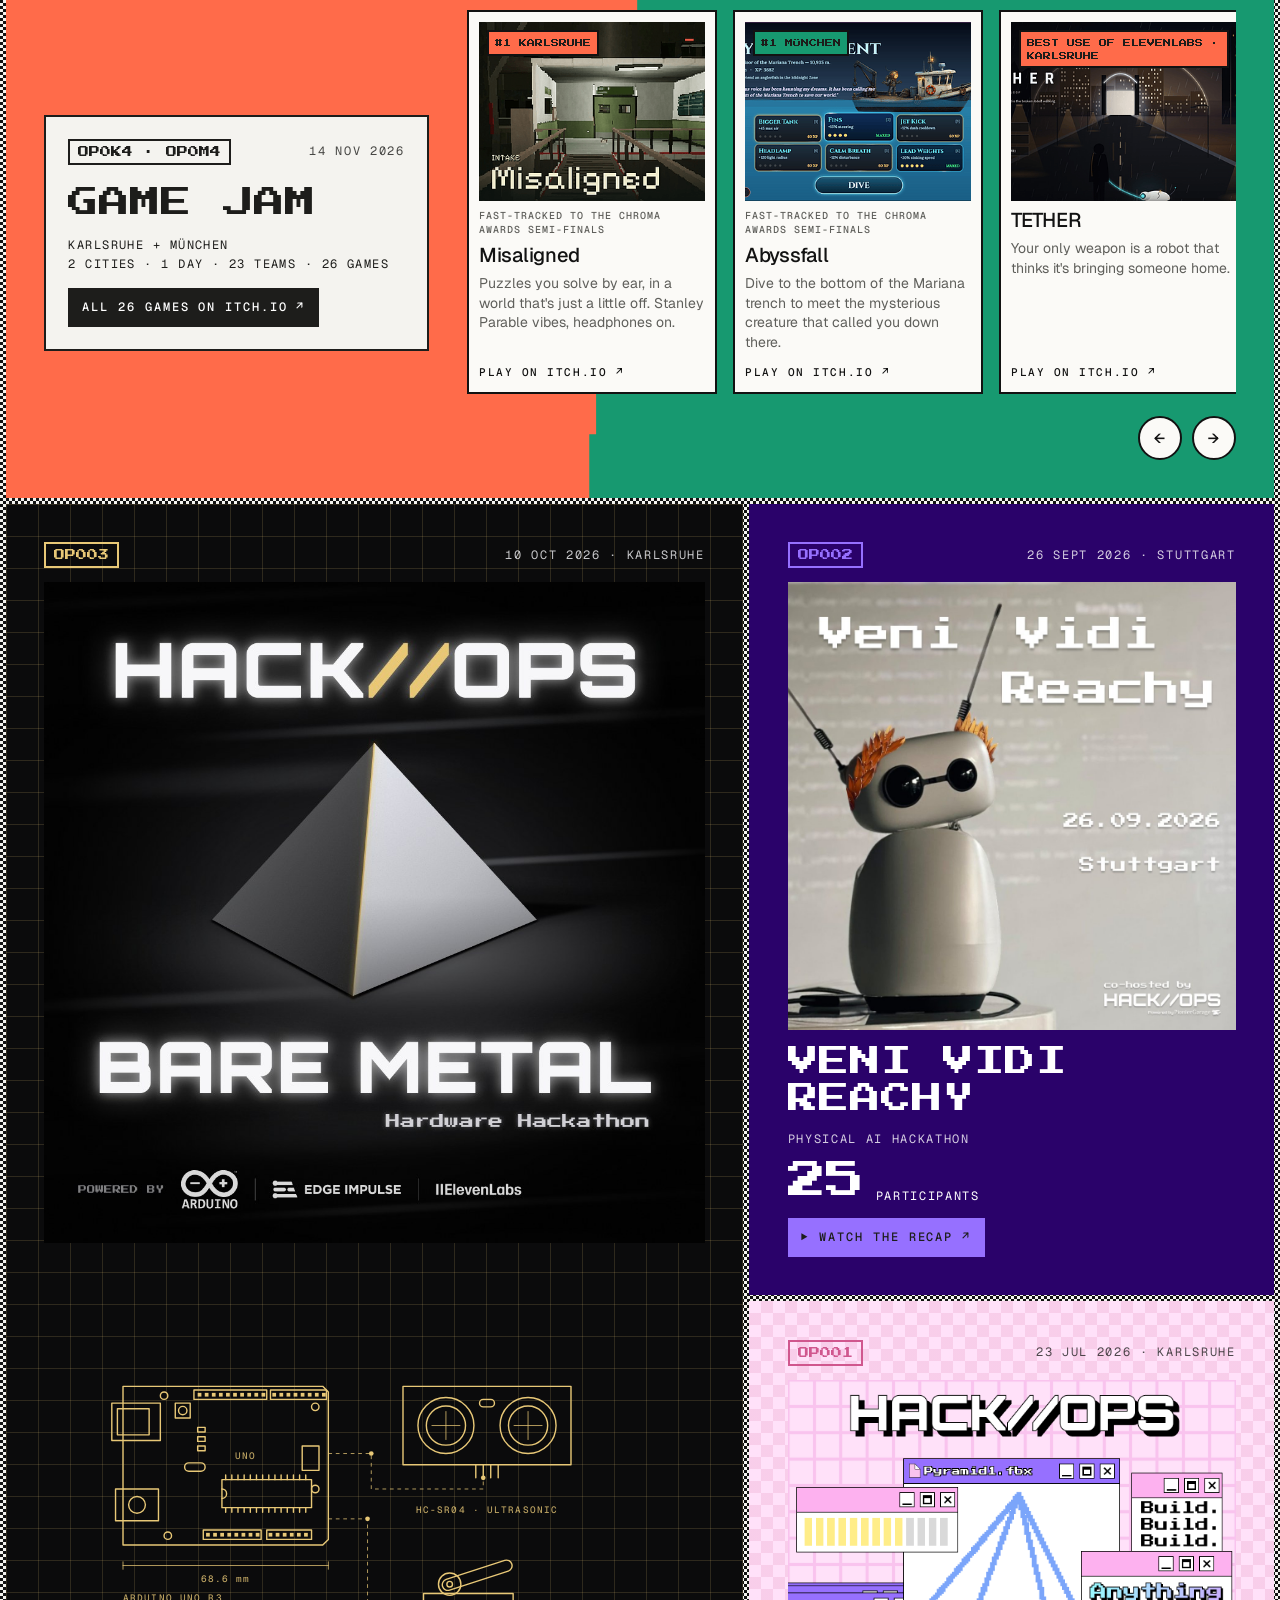
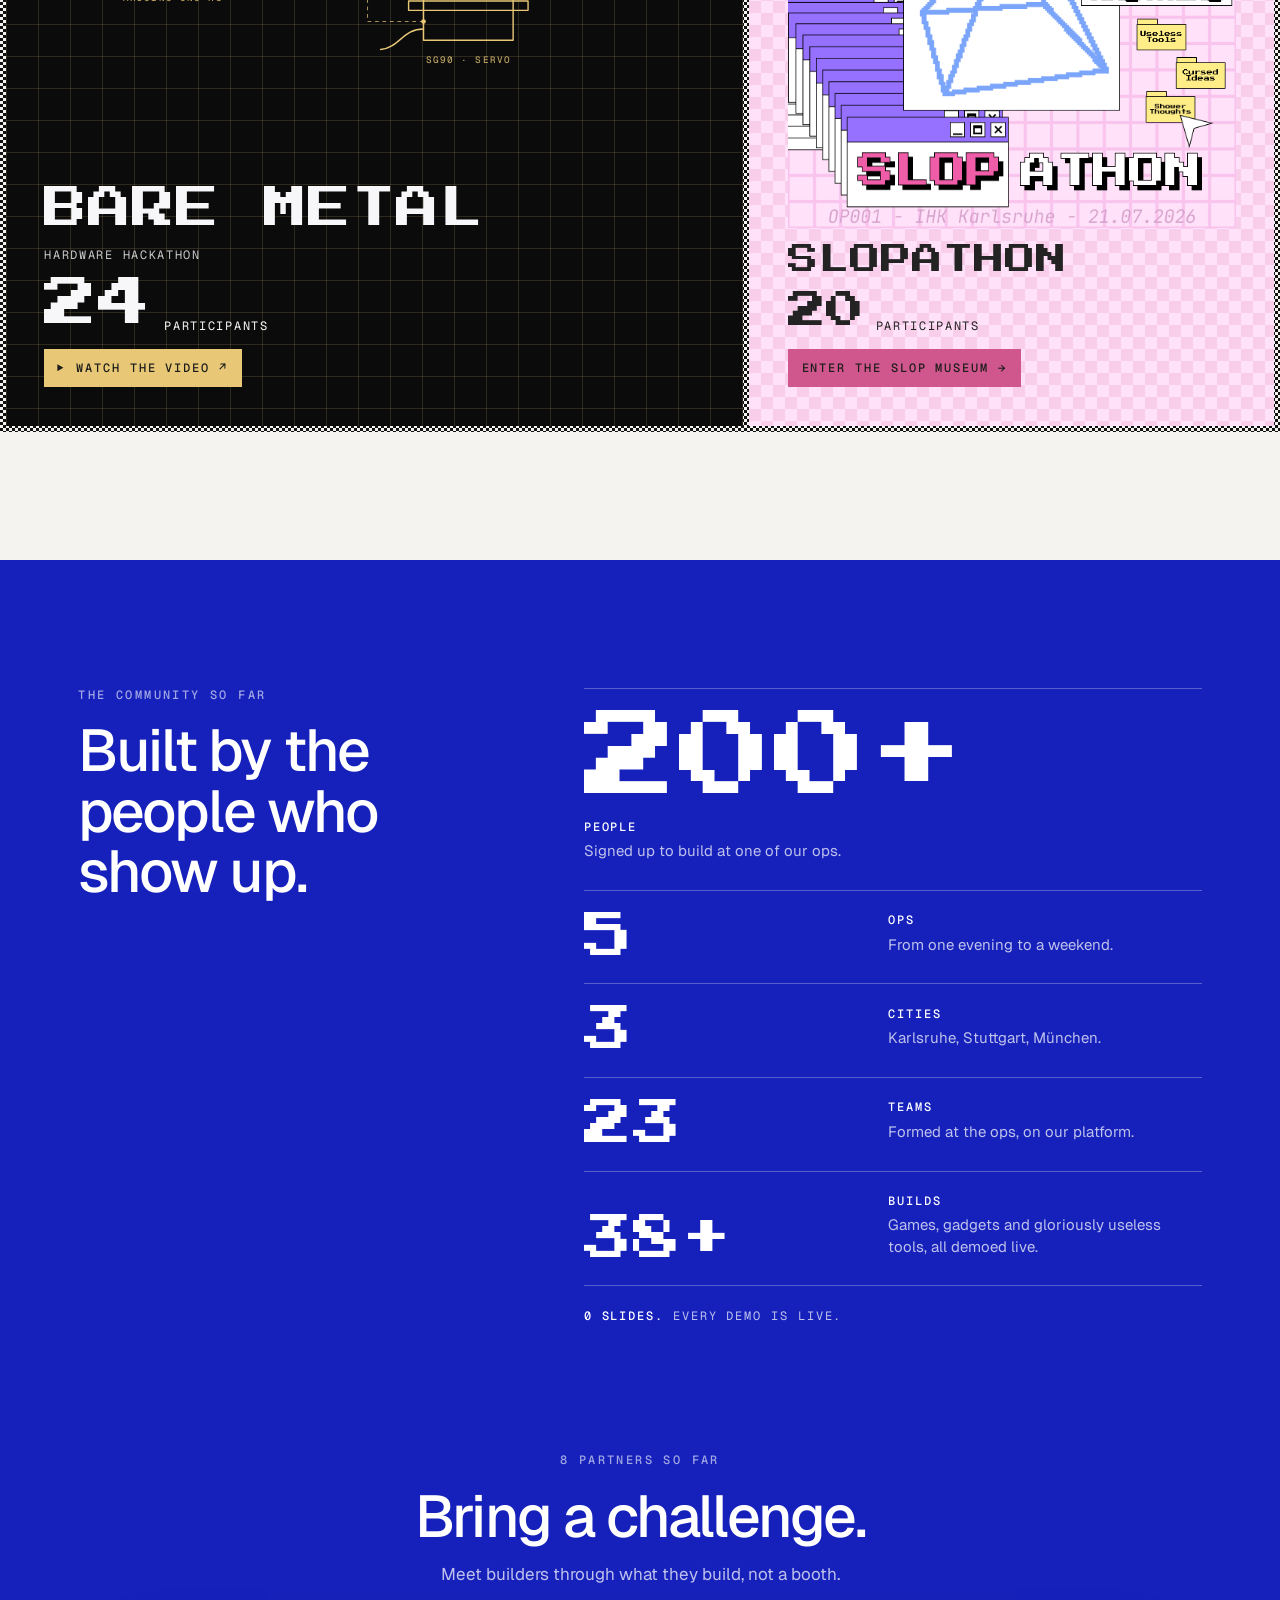
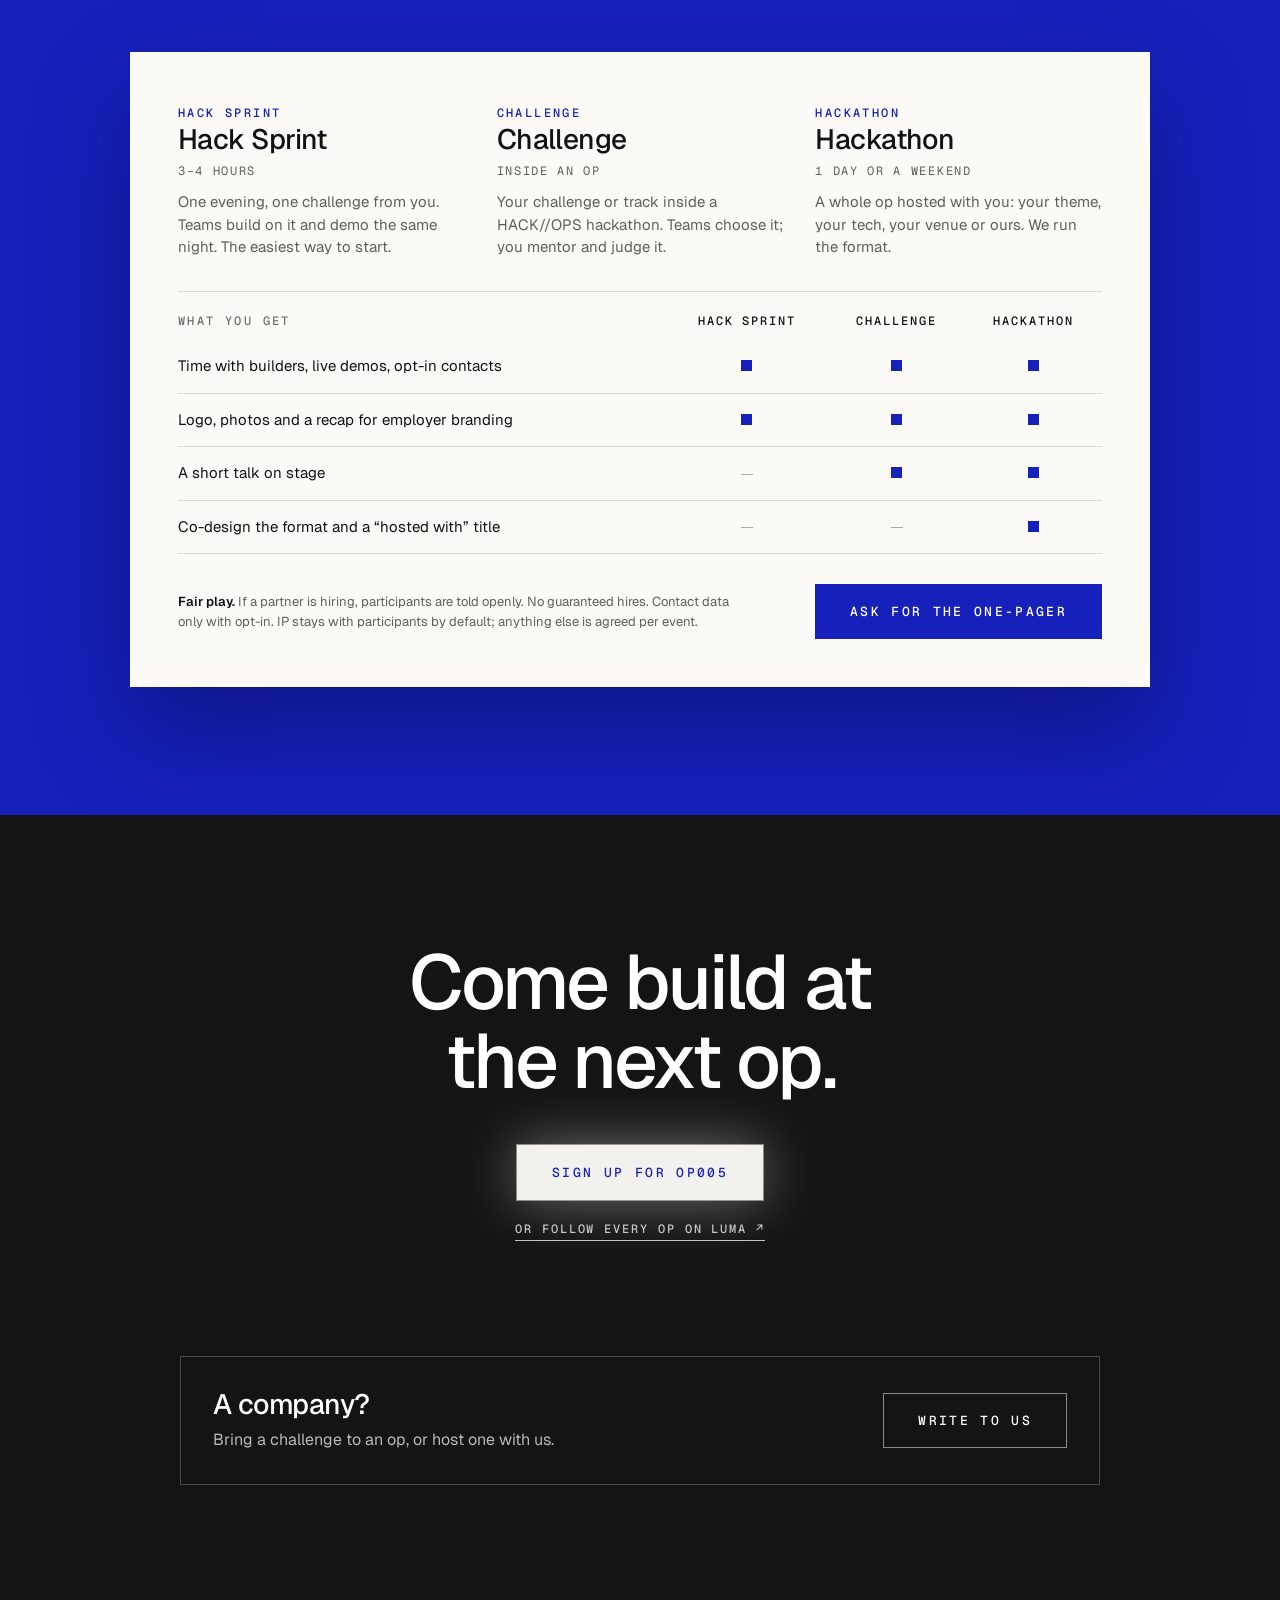
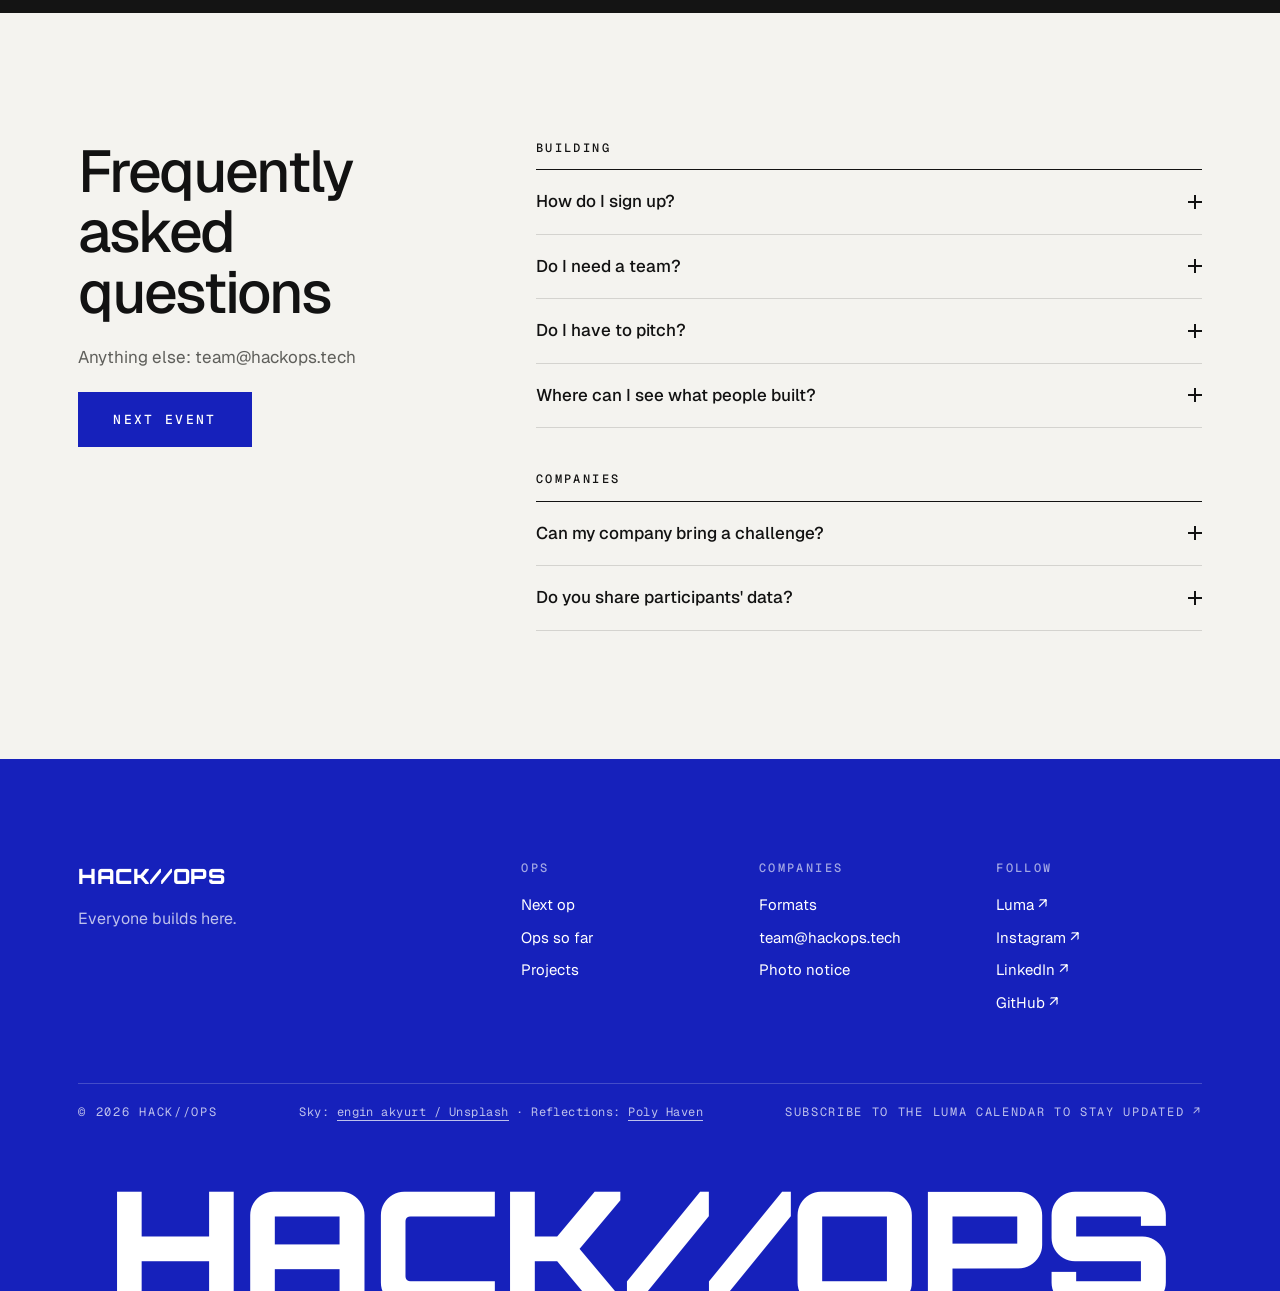
==== commit e236f1ad: "New front page: the design from the ops platform Replace the camera-world front page with the redesi" ====
--- a/index.html
+++ b/index.html
@@ -1,398 +1,784 @@
-<!DOCTYPE html>
+<!doctype html>
 <html lang="en">
-<head>
-<meta charset="utf-8" />
-<meta name="viewport" content="width=device-width, initial-scale=1, maximum-scale=1, user-scalable=no, viewport-fit=cover" />
-<title>hack//ops</title>
-<meta name="description" content="hack//ops runs experimental hackathons in karlsruhe. karlsruhe builds here." />
-<meta property="og:title" content="hack//ops" />
-<meta property="og:type" content="website" />
-<meta property="og:description" content="karlsruhe builds here. experimental hackathons by students, printed on one endless desktop." />
-<meta property="og:image" content="https://hackops.tech/assets/op000-hero.jpg" />
-<meta property="og:url" content="https://hackops.tech" />
-<link rel="preconnect" href="https://fonts.googleapis.com" />
-<link rel="preconnect" href="https://fonts.gstatic.com" crossorigin />
-<link href="https://fonts.googleapis.com/css2?family=Orbitron:wght@500;700&family=Press+Start+2P&family=Hanken+Grotesk:wght@400;500;600;700&family=Fragment+Mono&display=swap" rel="stylesheet" />
-<!-- a real crawlable PNG favicon: Google Search ignores data: URI
-     icons, it needs a fetchable file, at least 48x48, multiple of 48 -->
-<link rel="icon" type="image/png" sizes="96x96" href="/favicon.png" />
-<link rel="apple-touch-icon" sizes="180x180" href="/apple-touch-icon.png" />
-<link rel="preload" href="assets/good-times.otf" as="font" type="font/otf" crossorigin />
-<link rel="stylesheet" href="site.css?v=desktop-9" />
-<script>
-  /* apply the saved theme before first paint so there is no flash */
-  (function () {
-    try {
-      var t = localStorage.getItem('hackops-theme');
-      if (t === 'dark' || (!t && matchMedia('(prefers-color-scheme: dark)').matches)) {
-        document.documentElement.classList.add('dark');
+  <head>
+    <meta charset="utf-8" />
+    <meta name="viewport" content="width=device-width, initial-scale=1, viewport-fit=cover" />
+    <title>HACK//OPS · Everyone builds here.</title>
+    <meta
+      name="description"
+      content="Hackathons in Karlsruhe, Stuttgart and München. Subscribe to the Luma calendar to stay updated."
+    />
+    <meta property="og:title" content="HACK//OPS · Everyone builds here." />
+    <meta property="og:type" content="website" />
+    <meta
+      property="og:description"
+      content="Hackathons in Karlsruhe, Stuttgart and München. Subscribe to the Luma calendar to stay updated."
+    />
+    <meta property="og:image" content="https://hackops.tech/assets/home/og.jpg" />
+    <meta property="og:url" content="https://hackops.tech/" />
+    <meta name="theme-color" content="#1621bb" />
+    <link rel="icon" type="image/png" sizes="96x96" href="/favicon.png" />
+    <link rel="apple-touch-icon" sizes="180x180" href="/apple-touch-icon.png" />
+    <link rel="preconnect" href="https://fonts.googleapis.com" />
+    <link rel="preconnect" href="https://fonts.gstatic.com" crossorigin />
+    <link
+      href="https://fonts.googleapis.com/css2?family=Geist:wght@400;500;600&family=Geist+Mono:wght@400;500&family=Orbitron:wght@900&family=Press+Start+2P&display=swap"
+      rel="stylesheet"
+    />
+    <link rel="stylesheet" href="/home.css?v=1" />
+    <script type="importmap">
+      {
+        "imports": {
+          "three": "/assets/vendor/three/three.module.min.js",
+          "three/addons/": "/assets/vendor/three/addons/"
+        }
       }
-    } catch (e) {}
-  })();
-</script>
-</head>
-<body>
-
-<noscript>
-  <div class="ns">
-    <p><strong>hack//ops</strong> · karlsruhe builds here.</p>
-    <p>This site is one big zoomable desktop and needs JavaScript to fly.
-       The short version: we are a Karlsruhe student group running experimental
-       hackathons. Our first operation was op//001 slopathon in July 2026,
-       and its archive is at
-       <a href="/projects.html">the slop museum</a>.</p>
-  </div>
-</noscript>
-
-<!-- the taskbar comes before the world in the DOM on purpose: tab order
-     follows document order, and starting inside the world meant a
-     keyboard user walked every card and link before ever reaching the
-     navigation. It is fixed and z-indexed, so it still paints on top. -->
-<header>
-  <button class="wordmark" type="button" data-interactive
-          onclick="hackops.flyTo('home')">hack<b>//</b>ops</button>
-  <nav id="stops-nav" aria-label="Stops" data-interactive></nav>
-  <button id="modebtn" class="mode-toggle" type="button" data-interactive
-          aria-label="Toggle dark mode"><span class="dot" aria-hidden="true"></span><span id="modelbl">dark mode</span></button>
-</header>
-
-<main id="stage">
-  <canvas id="grid" aria-hidden="true"></canvas>
-
-  <!-- ==============================================================
-       THE WORLD: an endless pastel desktop. Anything with data-x /
-       data-y is a placed container, anchored by its center.
-       data-x / data-y   world coordinates of the center
-       data-rot          rotation about the center, degrees
-       data-scale        world scale of the element (default 1)
-       data-stop="id"    makes it a camera keyframe; tour = document order
-       data-vw / data-vh the world rect the camera frames at landing
-       data-bearing      camera roll at landing, degrees
-       Any of these with an -m suffix (data-x-m, data-cy-m, data-vw-m,
-       data-bearing-m) replaces the base value at 640px and below.
-       THE TOUR: home, then a 50x microscope dive into the microprint,
-       pull out and pan to the manifesto, the ops cluster, past ops,
-       crew, then the full desktop.
-       PHONES: the world is not scattered, it is two columns. The home
-       column sits at x 6000, everything op-related at x 7480, and each
-       stop is framed at roughly 1:1 so a world pixel reads as a screen
-       pixel. That is why the mobile card widths in site.css look like
-       ordinary phone layout numbers.
-       ============================================================== -->
-  <div id="world">
-
-    <!-- 01 HOME: ink printed straight on the desktop.
-         data-cx-m etc. retarget only the CAMERA on phones: a portrait
-         frame over the (CSS-shrunk) hero column and the signup card
-         that data-x-m parks right beneath it -->
-    <section class="stop-home" data-stop="home" data-label="hack//ops"
-             data-x="6000" data-y="5400" data-vw="1600" data-vh="1300" data-bearing="0"
-             data-cx="6000" data-cy="5508"
-             data-cx-m="6000" data-cy-m="5530" data-vw-m="340" data-vh-m="730">
-      <p class="home-tag">karlsruhe builds here.</p>
-      <h1 class="home-title">hack<b>//</b>ops</h1>
-      <p class="home-blurb">
-        <b>hack//ops</b> runs experimental hackathons in karlsruhe<br />
-        <b>hack//ops</b> turns students into builders and builders into a scene<br />
-        <b>hack//ops</b> is the fast lane of the karlsruhe tech ecosystem
-      </p>
-      <div class="runs-list">
-        <span>hack//ops runs <b style="color:var(--pink-txt)">slopathons</b></span>
-        <span>hack//ops runs <b style="color:var(--silver-txt)">hardware jams</b></span>
-        <span>hack//ops runs <b style="color:var(--purple-txt)">agent gauntlets</b></span>
-        <span>hack//ops runs <b style="color:var(--red-txt)">build fridays</b></span>
-        <span>hack//ops runs <b style="color:var(--gold-txt)">benchmarks</b></span>
-        <span>hack//ops runs <b style="color:var(--sky-txt)">co-working</b></span>
-        <span>hack//ops runs <b style="color:var(--pink-txt)">prototypes</b></span>
-        <span>hack//ops runs <b style="color:var(--purple-txt)">experiments</b></span>
-        <span>hack//ops runs <b style="color:var(--gold-txt)">karlsruhe</b></span>
-      </div>
-      <p class="home-foot">scroll to fly · 49.0069 N · 8.4037 E</p>
-    </section>
-
-    <!-- MICROPRINT: a whole page at 2% scale, hidden under the litany.
-         data-hidden keeps it out of the nav, the tab order and the tour;
-         the only ways in are free-zooming onto it, typing the magic word,
-         or worrying the pyramid (see engine.js). On mobile the stacked
-         home cluster (title/signup/pyramid) now sits right on top of
-         its desktop coordinates, so both the element and the camera
-         target move well clear of it, below the pyramid card. -->
-    <section class="microprint" data-stop="op000" data-label="op//000" data-hidden="1"
-             data-x="6001" data-y="6062" data-scale="0.02"
-             data-vw="13" data-vh="10" data-bearing="0"
-             data-x-m="6001" data-y-m="6800" data-cx-m="6001" data-cy-m="6800">
-      <h3>op<b>//</b>000 · the microprint</h3>
-      <p>You just zoomed in fifty times. This is the smallest print on the
-         desktop, and only the curious ever land on it.</p>
-      <p>Tell an operator the word <strong>microprint</strong> at the next
-         event. They will know what it means.</p>
-      <p class="mono">karlsruhe builds here.</p>
-    </section>
-
-    <!-- 03 MANIFESTO -->
-    <section class="win manifesto-win" style="--tbar: var(--purple)"
-             data-stop="manifesto" data-label="manifesto"
-             data-x="4150" data-y="6750" data-rot="-11" data-bearing="-11"
-             data-vw="980" data-vh="760"
-             data-x-m="4150" data-y-m="6750" data-rot-m="0"
-             data-cx-m="4150" data-cy-m="6750" data-vw-m="340" data-vh-m="730"
-             data-bearing-m="0">
-      <div class="win-title"><span class="t">manifesto.txt</span><span class="b" aria-hidden="true">_</span><span class="b" aria-hidden="true">&#9633;</span><span class="b" aria-hidden="true">&times;</span></div>
-      <div class="win-body">
-        <h2>community first. mainstream last.</h2>
-        <p><strong>hack//ops is a student group in karlsruhe</strong> that runs
-           the hackathon formats that do not fit anywhere else. No corporate
-           pitch decks, no quid pro quo. We build because building together
-           is the point.</p>
-        <p>We are the accelerated r&amp;d lab of the karlsruhe tech ecosystem:
-           a crew of techies who are not scared of risk, breaking away from
-           the mainstream event format one operation at a time.</p>
-        <div class="rules">
-          <div style="--rc: var(--pink-txt)"><span class="n">rule_01</span><span class="r">ship it, then talk about it.</span></div>
-          <div style="--rc: var(--purple-txt)"><span class="n">rule_02</span><span class="r">community is the moat.</span></div>
-          <div style="--rc: var(--sky-txt)"><span class="n">rule_03</span><span class="r">experimental formats over safe formats.</span></div>
-          <div style="--rc: var(--gold-txt)"><span class="n">rule_04</span><span class="r">just let them eat pcbs.</span></div>
-        </div>
-      </div>
-    </section>
-
-    <!-- 04 OPERATIONS: the next op plus everything still in planning.
-         The card with a date line and a call to action is always the one
-         actually happening; the rest carry a plain grey status. On phones the
-         whole cluster restacks into one column via data-x-m/data-y-m,
-         so the stop is walked by panning down instead of sideways. -->
-    <div class="ops-head deco" data-x="8060" data-y="6060" data-rot="-2"
-         data-x-m="7480" data-y-m="6393" data-rot-m="0">the <b>op</b> series</div>
-
-    <section class="win op-win" style="--tbar: var(--purple)"
-             data-x="7560" data-y="6560" data-rot="-4"
-             data-x-m="7480" data-y-m="6542" data-rot-m="0">
-      <div class="win-title"><span class="t">op003_agent_gauntlet.exe</span><span class="b" aria-hidden="true">_</span><span class="b" aria-hidden="true">&#9633;</span><span class="b" aria-hidden="true">&times;</span></div>
-      <div class="win-body">
-        <h3>agent gauntlet</h3>
-        <p>Your agents versus everyone else's. Vibes do not ship.
-           Benchmarks do.</p>
-        <span class="status">in planning</span>
-      </div>
-    </section>
-
-    <section class="win op-win" style="--tbar: var(--red)"
-             data-x="8540" data-y="6620" data-rot="5"
-             data-x-m="7480" data-y-m="6779" data-rot-m="0">
-      <div class="win-title"><span class="t">op004_build_friday.exe</span><span class="b" aria-hidden="true">_</span><span class="b" aria-hidden="true">&#9633;</span><span class="b" aria-hidden="true">&times;</span></div>
-      <div class="win-body">
-        <h3>build friday</h3>
-        <p>"I compile, therefore I am." Recurring co-working and
-           show-and-tell nights. Bring a project, leave with three.</p>
-        <span class="status">in planning</span>
-      </div>
-    </section>
-
-    <!-- the ops camera stop frames the whole cluster on desktop, and just
-         the first card on phones (the rest of the column is one pan
-         away, which beats four unreadable cards at once) -->
-    <div class="stop-field" data-stop="ops" data-label="operations"
-         data-x="8050" data-y="6360" data-vw="1900" data-vh="1100" data-bearing="4"
-         data-cx-m="7480" data-cy-m="6597" data-vw-m="340" data-vh-m="730"
-         data-bearing-m="0"></div>
-
-    <!-- 05 PAST OPS: operations that already shipped. Everything an
-         attendee or a sponsor might want to look up afterwards lives
-         here: dates, size, the final vote and the archive links. When a
-         new op finishes, move its card down here and give it a status
-         of "archived" plus its standings. -->
-    <div class="ops-head deco" data-x="7700" data-y="8480" data-rot="-1"
-         data-x-m="7480" data-y-m="7169" data-rot-m="0">past <b>ops</b></div>
-
-    <section class="win op-win" style="--tbar: var(--pink)"
-             data-x="7500" data-y="9080" data-rot="-3"
-             data-x-m="7480" data-y-m="7626" data-rot-m="0">
-      <div class="win-title"><span class="t">op001_slopathon.exe</span><span class="b" aria-hidden="true">_</span><span class="b" aria-hidden="true">&#9633;</span><span class="b" aria-hidden="true">&times;</span></div>
-      <img src="assets/op001-slopathon.jpg" alt="op001 slopathon poster: pink desktop windows with a wireframe pyramid" />
-      <div class="win-body">
-        <h3>slopathon</h3>
-        <p class="mono">july 2026 · karlsruhe · our opening operation</p>
-        <p>Whoever slops the most, wins. Build the most gloriously cursed,
-           over-engineered, useless-but-working prototype you can. No pitch
-           decks, no recruiter booths.</p>
-        <p>12 teams shipped 12 working prototypes in one room and the room
-           voted on the last night. Every exhibit is still online.</p>
-        <span class="status">archived</span>
-        <a class="luma-btn" data-interactive href="/projects.html">browse the slop museum<span class="sub">12 exhibits · every project</span></a>
-        <a class="luma-btn ghost" data-interactive href="https://github.com/HACK-OPS-KA/SLOPATHON"
-           target="_blank" rel="noopener">view on github<span class="sub">hack-ops-ka / slopathon</span></a>
-      </div>
-    </section>
-
-    <section class="win op-win standings-win" style="--tbar: var(--gold)"
-             data-x="8560" data-y="9040" data-rot="4"
-             data-x-m="7480" data-y-m="8318" data-rot-m="0">
-      <div class="win-title"><span class="t">final_standings.txt</span><span class="b" aria-hidden="true">_</span><span class="b" aria-hidden="true">&#9633;</span><span class="b" aria-hidden="true">&times;</span></div>
-      <div class="win-body">
-        <h3>the vote</h3>
-        <p>20 votes counted in the room on the last night, one per device.
-           Ties are real ties. Nobody was eliminated for shipping zero.</p>
-        <div class="standings">
-          <div class="first"><span class="pl">01</span><span class="nm">terminal arcade</span><span class="ct">5</span></div>
-          <div><span class="pl">02</span><span class="nm">sloppy keyboard</span><span class="ct">3</span></div>
-          <div><span class="pl">02</span><span class="nm">toklock</span><span class="ct">3</span></div>
-          <div><span class="pl">04</span><span class="nm">calendar council</span><span class="ct">2</span></div>
-          <div><span class="pl">04</span><span class="nm">cursed minesweeper</span><span class="ct">2</span></div>
-          <div><span class="pl">04</span><span class="nm">gaslight gatekeep grandmaster</span><span class="ct">2</span></div>
-          <div><span class="pl">04</span><span class="nm">screamy bird</span><span class="ct">2</span></div>
-          <div><span class="pl">08</span><span class="nm">slopar.io</span><span class="ct">1</span></div>
-          <div><span class="pl">09</span><span class="nm">chladni clock</span><span class="ct">0</span></div>
-          <div><span class="pl">09</span><span class="nm">cursor distorter</span><span class="ct">0</span></div>
-          <div><span class="pl">09</span><span class="nm">noise enforcement officer</span><span class="ct">0</span></div>
-          <div><span class="pl">09</span><span class="nm">the weight bay</span><span class="ct">0</span></div>
-        </div>
-      </div>
-    </section>
-
-    <!-- the past ops camera stop: the whole cluster on desktop, the
-         slopathon card alone on phones -->
-    <div class="stop-field" data-stop="past" data-label="past ops"
-         data-x="8030" data-y="9020" data-vw="1900" data-vh="1450" data-bearing="-2"
-         data-cx-m="7480" data-cy-m="7598" data-vw-m="340" data-vh-m="730"
-         data-bearing-m="0"></div>
-
-    <!-- 06 CREW -->
-    <section class="win crew-win" style="--tbar: var(--sky)"
-             data-stop="crew" data-label="crew"
-             data-x="5250" data-y="4250" data-rot="5" data-bearing="5"
-             data-cx="5250" data-cy="4440" data-vw="760" data-vh="1060"
-             data-x-m="5250" data-y-m="4250" data-rot-m="0"
-             data-cx-m="5250" data-cy-m="4250" data-vw-m="340" data-vh-m="730"
-             data-bearing-m="0">
-      <div class="win-title"><span class="t">crew // operators</span><span class="b" aria-hidden="true">_</span><span class="b" aria-hidden="true">&#9633;</span><span class="b" aria-hidden="true">&times;</span></div>
-      <div class="win-body">
-        <h2>operators.</h2>
-        <p>A growing crew of karlsruhe students, backed by the local
-           ecosystem. Partners and sponsors are announced with each
-           operation.</p>
-        <div class="crew-rows">
-          <div><span class="nm">marko nedilko</span><span class="rl" style="--cc: var(--pink-txt)">founder · ops</span></div>
-          <div><span class="nm">sebastian kallfelz</span><span class="rl">core team</span></div>
-          <div><span class="nm">pascal schneider</span><span class="rl">core team</span></div>
-          <div><span class="nm">milan ferus-comelo</span><span class="rl">core team</span></div>
-        </div>
-      </div>
-    </section>
-
-    <!-- socials: one card, so there is exactly one place to update when
-         a channel is added. rel="me" ties the profiles back to the
-         domain. Keep this list identical to the one in the projects
-         page footer. -->
-    <section class="win socials-win" style="--tbar: var(--purple)"
-             data-x="5250" data-y="4760" data-rot="-4"
-             data-x-m="5250" data-y-m="4700" data-rot-m="0">
-      <div class="win-title"><span class="t">follow.url</span><span class="b" aria-hidden="true">_</span><span class="b" aria-hidden="true">&#9633;</span><span class="b" aria-hidden="true">&times;</span></div>
-      <div class="win-body">
-        <h3>find us.</h3>
-        <div class="socials">
-          <a data-interactive href="https://www.linkedin.com/company/hack-ops/"
-             target="_blank" rel="me noopener"><span class="w">linkedin</span><span class="h">/company/hack-ops</span></a>
-          <a data-interactive href="https://www.instagram.com/hackops.tech"
-             target="_blank" rel="me noopener"><span class="w">instagram</span><span class="h">@hackops.tech</span></a>
-          <a data-interactive href="https://github.com/HACK-OPS-KA"
-             target="_blank" rel="me noopener"><span class="w">github</span><span class="h">hack-ops-ka</span></a>
-          <a data-interactive href="https://luma.com/user/hackops"
-             target="_blank" rel="me noopener"><span class="w">lu.ma</span><span class="h">every operation</span></a>
-          <a data-interactive href="/photos.html"><span class="w">photo notice</span><span class="h">what we shoot, how to opt out</span></a>
-        </div>
-        <p class="mono">team@hackops.tech</p>
-      </div>
-    </section>
-
-    <!-- 07 EXPLORE: the whole desktop. The frame has to grow whenever the
-         world does, or the newest cluster sits outside the "everything"
-         shot. On phones the world is two tall columns instead of a wide
-         field, so the mobile frame is portrait and much taller. -->
-    <div class="stop-field" data-stop="field" data-label="explore"
-         data-x="6600" data-y="6550" data-vw="6800" data-vh="6200" data-bearing="0"
-         data-cx-m="6400" data-cy-m="7000" data-vw-m="5200" data-vh-m="6800"></div>
-
-    <!-- ================= desktop decoration ================= -->
-
-    <!-- the watermark is 2800 world units wide and paints over anything
-         it crosses, so on phones it moves off the op column and parks
-         under the home column instead -->
-    <div class="silkprint deco" aria-hidden="true" data-x="6300" data-y="7900" data-rot="0"
-         data-x-m="5800" data-y-m="7500">karlsruhe builds here.</div>
-
-    <section class="win wallpaper-win deco" style="--tbar: var(--sky)"
-             data-x="4620" data-y="5150" data-rot="-8">
-      <div class="win-title"><span class="t">wallpaper.jpg - viewer</span><span class="b" aria-hidden="true">_</span><span class="b" aria-hidden="true">&#9633;</span><span class="b" aria-hidden="true">&times;</span></div>
-      <img src="assets/op000-hero-crop.jpg" alt="chrome pyramid station floating in a blue sky" />
-      <div class="cap">op000_render.png · 3d, not ai · blender</div>
-    </section>
-
-    <!-- printed into the home view, right under the signup dialog;
-         on phones it drops into its own compact card below the card
-         instead of sitting beside the title -->
-    <section class="win pyr-win" style="--tbar: var(--purple)" data-interactive
-             data-x="6520" data-y="5640" data-rot="-3"
-             data-x-m="6000" data-y-m="5770" data-rot-m="0">
-      <div class="win-title"><span class="t">pyramid1.fbx</span><span class="b" aria-hidden="true">_</span><span class="b" aria-hidden="true">&#9633;</span><span class="b" aria-hidden="true">&times;</span></div>
-      <div class="win-body">
-        <pre id="ascii-pyr" aria-hidden="true"></pre>
-      </div>
-    </section>
-
-    <section class="win load-win deco" aria-hidden="true" style="--tbar: var(--gold)"
-             data-x="6900" data-y="7480" data-rot="-3">
-      <div class="win-title"><span class="t">copying karlsruhe.zip</span><span class="b" aria-hidden="true">_</span><span class="b" aria-hidden="true">&#9633;</span><span class="b" aria-hidden="true">&times;</span></div>
-      <div class="win-body">
-        <p class="lbl">building community... 68%</p>
-        <div class="load-bar">
-          <i></i><i></i><i></i><i></i><i></i><i></i><i></i><i></i><i></i>
-          <i class="off"></i><i class="off"></i><i class="off"></i><i class="off"></i>
-        </div>
-      </div>
-    </section>
-
-    <section class="win err-win deco" aria-hidden="true" style="--tbar: var(--red)"
-             data-x="8720" data-y="5250" data-rot="10">
-      <div class="win-title"><span class="t">error</span><span class="b" aria-hidden="true">&times;</span></div>
-      <div class="win-body">
-        <span class="err-glyph">!</span>
-        <p>not_a_bug.exe: it's a feature. <br /><strong>[ ok ]</strong></p>
-      </div>
-    </section>
-
-    <div class="dicon deco" aria-hidden="true" data-x="4280" data-y="4180" data-rot="0" style="--dc: var(--gold)">
-      <span class="px folder"></span><span class="lbl">my_hackathon</span>
+    </script>
+  </head>
+  <body>
+    <div class="hp">
+      <!-- ═══ 01 HERO: title, "Next event" button (points at the next op on Luma), partner logos ═══ -->
+      <header class="hp-hero">
+        <div class="hp-hero-top">
+          <div class="hp-brand">
+            <a class="hp-plain" aria-label="HACK//OPS home" href="/"><span class="hp-wordmark">HACK//OPS</span></a>
+            <nav class="hp-nav" aria-label="Sections">
+              <a href="#ops">Ops</a><a href="/projects.html">Projects</a><a href="#companies">For companies</a
+              ><a href="https://luma.com/hackops" rel="noopener noreferrer">Luma<sup>↗</sup></a>
+            </nav>
+          </div>
+          <a class="hp-btn hp-btn-light hp-glow" href="https://luma.com/01bjklbs" rel="noopener noreferrer"
+            >Next event</a
+          >
+        </div>
+        <div class="hp-hero-3d" aria-hidden="true">
+          <div class="hp-sky">
+            <picture
+              ><source media="(max-width: 760px)" srcset="/assets/home/sky/sky-portrait.jpg" />
+              <img src="/assets/home/sky/sky-landscape.jpg" alt=""
+            /></picture>
+          </div>
+          <picture class="hp-hero-still"
+            ><source media="(max-width: 760px)" srcset="/assets/home/3d/pyramid-portrait.webp" />
+            <img src="/assets/home/3d/pyramid-landscape.webp" alt=""
+          /></picture>
+        </div>
+        <h1 class="hp-hero-title hp-pixel"><span>Here</span><span>Builds</span><span>Everyone</span></h1>
+        <div class="hp-strip">
+          <span class="hp-strip-label">Backed by</span>
+          <div
+            class="hp-marquee"
+            aria-label="Partners: Arduino, Chroma Awards, Edge Impulse, Elecrow, ElevenLabs, Meshy, Rosebud, Seeed Studio"
+          >
+            <div class="hp-marquee-track" aria-hidden="true">
+              <span class="hp-marquee-set"
+                ><span class="hp-logo-slot"
+                  ><img src="/assets/home/partners/arduino.svg" alt="" style="height: 36px" /></span
+                ><span class="hp-logo-slot"
+                  ><img src="/assets/home/partners/chroma-awards.svg" alt="" style="height: 21px" /></span
+                ><span class="hp-logo-slot"
+                  ><img src="/assets/home/partners/edge-impulse.svg" alt="" style="height: 21px" /></span
+                ><span class="hp-logo-slot"
+                  ><img src="/assets/home/partners/elecrow.png" alt="" style="height: 25px" /></span
+                ><span class="hp-logo-slot"
+                  ><img src="/assets/home/partners/elevenlabs.svg" alt="" style="height: 17px" /></span
+                ><span class="hp-logo-slot"
+                  ><img src="/assets/home/partners/meshy.svg" alt="" style="height: 30px" /></span
+                ><span class="hp-logo-slot"
+                  ><img src="/assets/home/partners/rosebud.png" alt="" style="height: 25px" /></span
+                ><span class="hp-logo-slot"
+                  ><img src="/assets/home/partners/seeed-studio.svg" alt="" style="height: 21px" /></span></span
+              ><span class="hp-marquee-set"
+                ><span class="hp-logo-slot"
+                  ><img src="/assets/home/partners/arduino.svg" alt="" style="height: 36px" /></span
+                ><span class="hp-logo-slot"
+                  ><img src="/assets/home/partners/chroma-awards.svg" alt="" style="height: 21px" /></span
+                ><span class="hp-logo-slot"
+                  ><img src="/assets/home/partners/edge-impulse.svg" alt="" style="height: 21px" /></span
+                ><span class="hp-logo-slot"
+                  ><img src="/assets/home/partners/elecrow.png" alt="" style="height: 25px" /></span
+                ><span class="hp-logo-slot"
+                  ><img src="/assets/home/partners/elevenlabs.svg" alt="" style="height: 17px" /></span
+                ><span class="hp-logo-slot"
+                  ><img src="/assets/home/partners/meshy.svg" alt="" style="height: 30px" /></span
+                ><span class="hp-logo-slot"
+                  ><img src="/assets/home/partners/rosebud.png" alt="" style="height: 25px" /></span
+                ><span class="hp-logo-slot"
+                  ><img src="/assets/home/partners/seeed-studio.svg" alt="" style="height: 21px" /></span
+              ></span>
+            </div>
+          </div>
+        </div>
+      </header>
+      <!-- ═══ 02 NEXT OP: the upcoming op in its own colours, key visual, how an op runs ═══ -->
+      <section
+        id="next"
+        class="hp-panel hp-op-look"
+        style="--op-base: #0e0e0e; --op-ink: #f6f5ee; --op-accent: #fff066; --op-on-accent: #1d1d1b"
+      >
+        <div class="hp-wrap">
+          <p class="hp-kicker hp-center">Next op · OP005</p>
+          <h2 class="hp-h2 hp-center">The next op is <em>KA:Ignite</em>.</h2>
+          <p class="hp-sub hp-center">A hardware hackathon at KIT Nova, Karlsruhe. 4–6 Dec 2026.</p>
+          <div class="hp-next">
+            <a class="hp-keyvisual hp-plain" href="https://luma.com/01bjklbs" rel="noopener noreferrer"
+              ><img
+                src="/assets/home/looks/ka-ignite.png"
+                alt="KA:IGNITE, a pixel sun on black. 04.–06.12.2026, KIT Nova, Karlsruhe."
+            /></a>
+            <div class="hp-steps">
+              <p class="hp-kicker">How an op runs</p>
+              <div>
+                <details class="hp-step" open="" data-state="open">
+                  <summary>
+                    <span class="hp-step-n">01</span><span class="hp-step-t">Sign up on Luma</span
+                    ><span class="hp-plus" aria-hidden="true"></span>
+                  </summary>
+                  <div class="hp-acc-body">
+                    <p>Every op has its own Luma page. Sign-up, updates and the address are there.</p>
+                  </div>
+                </details>
+                <details class="hp-step" data-state="closed">
+                  <summary>
+                    <span class="hp-step-n">02</span><span class="hp-step-t">Come alone or with friends</span
+                    ><span class="hp-plus" aria-hidden="true"></span>
+                  </summary>
+                  <div class="hp-acc-body">
+                    <p>Teams form at the op, on our platform. Nobody has to arrive with one.</p>
+                  </div>
+                </details>
+                <details class="hp-step" data-state="closed">
+                  <summary>
+                    <span class="hp-step-n">03</span><span class="hp-step-t">Build</span
+                    ><span class="hp-plus" aria-hidden="true"></span>
+                  </summary>
+                  <div class="hp-acc-body"><p>Pick a track or a bounty, or build the thing you came for.</p></div>
+                </details>
+                <details class="hp-step" data-state="closed">
+                  <summary>
+                    <span class="hp-step-n">04</span><span class="hp-step-t">Show it live</span
+                    ><span class="hp-plus" aria-hidden="true"></span>
+                  </summary>
+                  <div class="hp-acc-body"><p>Teams demo on stage: a few minutes each, no slides.</p></div>
+                </details>
+                <details class="hp-step" data-state="closed">
+                  <summary>
+                    <span class="hp-step-n">05</span><span class="hp-step-t">Keep it online</span
+                    ><span class="hp-plus" aria-hidden="true"></span>
+                  </summary>
+                  <div class="hp-acc-body"><p>If your team agrees, the project goes into the showcase.</p></div>
+                </details>
+              </div>
+              <a class="hp-btn hp-btn-blue" href="https://luma.com/01bjklbs" rel="noopener noreferrer"
+                >Sign up for OP005</a
+              >
+            </div>
+          </div>
+        </div>
+      </section>
+      <!-- ═══ 03 TWO WAYS IN: builders and companies ═══ -->
+      <section class="hp-panel hp-blue">
+        <div class="hp-wrap">
+          <h2 class="hp-kicker">Two ways in</h2>
+          <div class="hp-fork">
+            <article class="hp-fork-side hp-fork-build">
+              <p class="hp-fork-tag">01 · For builders</p>
+              <h3 class="hp-fork-title">Build at an op.</h3>
+              <ol class="hp-fork-list">
+                <li class="hp-fork-row">
+                  <span class="hp-fork-num">1</span
+                  ><span class="hp-fork-body"
+                    ><span class="hp-fork-name">No team needed</span
+                    ><span class="hp-fork-line">Teams form at the op, on our platform.</span></span
+                  >
+                </li>
+                <li class="hp-fork-row">
+                  <span class="hp-fork-num">2</span
+                  ><span class="hp-fork-body"
+                    ><span class="hp-fork-name">Tracks and bounties</span
+                    ><span class="hp-fork-line">Or build the thing you came for.</span></span
+                  >
+                </li>
+                <li class="hp-fork-row">
+                  <span class="hp-fork-num">3</span
+                  ><span class="hp-fork-body"
+                    ><span class="hp-fork-name">Live demos</span
+                    ><span class="hp-fork-line">2–3 minutes on stage, no slides.</span></span
+                  >
+                </li>
+                <li class="hp-fork-row">
+                  <span class="hp-fork-num">4</span
+                  ><span class="hp-fork-body"
+                    ><span class="hp-fork-name">It stays yours</span
+                    ><span class="hp-fork-line"
+                      >IP stays with your team. The project goes in the showcase if you agree.</span
+                    ></span
+                  >
+                </li>
+              </ol>
+              <div class="hp-fork-act">
+                <a class="hp-btn hp-btn-blue" href="#next">See the next op</a
+                ><a class="hp-link" href="https://luma.com/hackops" rel="noopener noreferrer">Follow on Luma ↗</a>
+              </div>
+            </article>
+            <span class="hp-fork-or" aria-hidden="true">or</span>
+            <article class="hp-fork-side hp-fork-host">
+              <p class="hp-fork-tag">02 · For companies</p>
+              <h3 class="hp-fork-title">Bring a challenge.</h3>
+              <ul class="hp-fork-list">
+                <li>
+                  <a class="hp-fork-row hp-fork-link" href="#companies"
+                    ><span class="hp-fork-num">1</span
+                    ><span class="hp-fork-body"
+                      ><span class="hp-fork-name">Hack Sprint<em>Easiest start</em></span
+                      ><span class="hp-fork-line"
+                        >One evening, one challenge from you, demos the same night.</span
+                      ></span
+                    ><span class="hp-fork-len">3–4 hours</span
+                    ><span class="hp-fork-arrow" aria-hidden="true">→</span></a
+                  >
+                </li>
+                <li>
+                  <a class="hp-fork-row hp-fork-link" href="#companies"
+                    ><span class="hp-fork-num">2</span
+                    ><span class="hp-fork-body"
+                      ><span class="hp-fork-name">Challenge</span
+                      ><span class="hp-fork-line"
+                        >Your challenge or track inside a HACK//OPS hackathon. You mentor and judge it.</span
+                      ></span
+                    ><span class="hp-fork-len">Inside an op</span
+                    ><span class="hp-fork-arrow" aria-hidden="true">→</span></a
+                  >
+                </li>
+                <li>
+                  <a class="hp-fork-row hp-fork-link" href="#companies"
+                    ><span class="hp-fork-num">3</span
+                    ><span class="hp-fork-body"
+                      ><span class="hp-fork-name">Hackathon</span
+                      ><span class="hp-fork-line"
+                        >A whole op hosted with you. Your theme, tech and venue, or ours.</span
+                      ></span
+                    ><span class="hp-fork-len">1 day or a weekend</span
+                    ><span class="hp-fork-arrow" aria-hidden="true">→</span></a
+                  >
+                </li>
+              </ul>
+              <div class="hp-fork-act">
+                <a
+                  class="hp-btn hp-btn-light"
+                  href="mailto:team@hackops.tech?subject=HACK%2F%2FOPS%3A%20bringing%20a%20challenge"
+                  >Write to us</a
+                ><a class="hp-link" href="#companies">See the formats ↓</a>
+              </div>
+            </article>
+          </div>
+        </div>
+      </section>
+      <!-- ═══ 04 OPS SO FAR: one tile per past op; the game jam band with its winners ═══ -->
+      <section id="ops" class="hp-panel hp-light">
+        <div class="hp-wrap">
+          <p class="hp-kicker hp-center">Ops so far</p>
+          <h2 class="hp-h2 hp-center">Every op, its <em>own world</em>.</h2>
+        </div>
+        <ol class="hp-quilt">
+          <li class="hp-w hp-w-band hp-w-jam" style="--jam-a: #ff6b4a; --jam-b: #179970">
+            <div class="hp-jam-label">
+              <header class="hp-w-head">
+                <span class="hp-w-tag hp-pixel">OP0K4 · OP0M4</span><span class="hp-w-meta">14 Nov 2026</span>
+              </header>
+              <h3 class="hp-w-name hp-pixel">Game Jam</h3>
+              <p class="hp-jam-spec">Karlsruhe + München<br />2 cities · 1 day · 23 teams · 26 games</p>
+              <a class="hp-w-cta" href="https://itch.io/jam/hackops-game-jam" rel="noopener noreferrer"
+                >All 26 games on itch.io ↗</a
+              >
+            </div>
+            <div class="hp-reel-wrap">
+              <ul class="hp-reel" aria-label="Game jam winners">
+                <li class="hp-win" style="--city: var(--jam-a)">
+                  <a href="https://kende-daniel-rethelyi.itch.io/misaligned" rel="noopener noreferrer" class="hp-win-in"
+                    ><span class="hp-win-badge hp-pixel">#1 Karlsruhe</span
+                    ><img src="/assets/home/jam/misaligned.png" alt="" width="315" height="250" loading="lazy" /><span
+                      class="hp-win-note"
+                      >Fast-tracked to the Chroma Awards semi-finals</span
+                    ><span class="hp-win-title">Misaligned</span
+                    ><span class="hp-win-blurb"
+                      >Puzzles you solve by ear, in a world that's just a little off. Stanley Parable vibes, headphones
+                      on.</span
+                    ><span class="hp-win-play">Play on itch.io ↗</span></a
+                  >
+                </li>
+                <li class="hp-win" style="--city: var(--jam-b)">
+                  <a href="https://odin94.itch.io/abyssfall" rel="noopener noreferrer" class="hp-win-in"
+                    ><span class="hp-win-badge hp-pixel">#1 München</span
+                    ><img src="/assets/home/jam/abyssfall.png" alt="" width="315" height="250" loading="lazy" /><span
+                      class="hp-win-note"
+                      >Fast-tracked to the Chroma Awards semi-finals</span
+                    ><span class="hp-win-title">Abyssfall</span
+                    ><span class="hp-win-blurb"
+                      >Dive to the bottom of the Mariana trench to meet the mysterious creature that called you down
+                      there.</span
+                    ><span class="hp-win-play">Play on itch.io ↗</span></a
+                  >
+                </li>
+                <li class="hp-win" style="--city: var(--jam-a)">
+                  <a href="https://anxiousgorilla01.itch.io/tether" rel="noopener noreferrer" class="hp-win-in"
+                    ><span class="hp-win-badge hp-pixel">Best use of ElevenLabs · Karlsruhe</span
+                    ><img src="/assets/home/jam/tether.png" alt="" width="315" height="250" loading="lazy" /><span
+                      class="hp-win-title"
+                      >TETHER</span
+                    ><span class="hp-win-blurb"
+                      >Your only weapon is a robot that thinks it's bringing someone home.</span
+                    ><span class="hp-win-play">Play on itch.io ↗</span></a
+                  >
+                </li>
+                <li class="hp-win" style="--city: var(--jam-b)">
+                  <a href="https://sventian.itch.io/goliath" rel="noopener noreferrer" class="hp-win-in"
+                    ><span class="hp-win-badge hp-pixel">Best use of ElevenLabs · München</span
+                    ><img src="/assets/home/jam/goliath.png" alt="" width="315" height="250" loading="lazy" /><span
+                      class="hp-win-title"
+                      >Goliath</span
+                    ><span class="hp-win-blurb"
+                      >You're David and your hand is the slingshot: the webcam tracks it with computer vision. Tiny
+                      puzzles, one very big giant.</span
+                    ><span class="hp-win-play">Play on itch.io ↗</span></a
+                  >
+                </li>
+                <li class="hp-win hp-win-all">
+                  <a href="https://itch.io/jam/hackops-game-jam" rel="noopener noreferrer" class="hp-win-in"
+                    ><span class="hp-pixel">All 26 games →</span></a
+                  >
+                </li>
+              </ul>
+              <div class="hp-reel-btns">
+                <button type="button" aria-label="Previous">←</button><button type="button" aria-label="Next">→</button>
+              </div>
+            </div>
+          </li>
+          <li
+            class="hp-w hp-w-tall hp-w-tex-grid"
+            style="--op-base: #0b0b0c; --op-ink: #f7f7fa; --op-accent: #e8c877; --op-on-accent: #1d1d1b"
+          >
+            <header class="hp-w-head">
+              <span class="hp-w-tag hp-pixel">OP003</span><span class="hp-w-meta">10 Oct 2026 · Karlsruhe</span>
+            </header>
+            <figure class="hp-w-kv">
+              <img
+                src="/assets/home/worlds/bare-metal.jpg"
+                alt="HACK//OPS Bare Metal, Hardware Hackathon: a metal pyramid with a gold edge."
+              />
+            </figure>
+            <div class="hp-w-art">
+              <svg viewBox="0 0 600 350" class="hp-hw" aria-hidden="true">
+                <g fill="none" stroke="currentColor" stroke-width="1.5" stroke-linejoin="round" stroke-linecap="round">
+                  <path d="M30 40 H244 L250 46 V204 L244 210 H30 Z"></path>
+                  <rect x="18" y="58" width="52" height="40"></rect>
+                  <rect x="24" y="64" width="34" height="28"></rect>
+                  <rect x="22" y="150" width="46" height="34"></rect>
+                  <circle cx="45" cy="167" r="9"></circle>
+                  <circle cx="74" cy="50" r="4"></circle>
+                  <circle cx="78" cy="200" r="4"></circle>
+                  <circle cx="236" cy="62" r="4"></circle>
+                  <circle cx="236" cy="150" r="4"></circle>
+                  <rect x="106" y="44" width="78" height="10"></rect>
+                  <rect x="188" y="44" width="60" height="10"></rect>
+                  <rect x="116" y="194" width="62" height="10"></rect>
+                  <rect x="184" y="194" width="48" height="10"></rect>
+                  <rect x="136" y="140" width="96" height="30"></rect>
+                  <path d="M136 150 a5 5 0 0 1 0 10"></path>
+                  <path d="M140 140 v-5 M140 170 v5"></path>
+                  <path d="M146.6 140 v-5 M146.6 170 v5"></path>
+                  <path d="M153.2 140 v-5 M153.2 170 v5"></path>
+                  <path d="M159.8 140 v-5 M159.8 170 v5"></path>
+                  <path d="M166.4 140 v-5 M166.4 170 v5"></path>
+                  <path d="M173 140 v-5 M173 170 v5"></path>
+                  <path d="M179.6 140 v-5 M179.6 170 v5"></path>
+                  <path d="M186.2 140 v-5 M186.2 170 v5"></path>
+                  <path d="M192.8 140 v-5 M192.8 170 v5"></path>
+                  <path d="M199.4 140 v-5 M199.4 170 v5"></path>
+                  <path d="M206 140 v-5 M206 170 v5"></path>
+                  <path d="M212.6 140 v-5 M212.6 170 v5"></path>
+                  <path d="M219.2 140 v-5 M219.2 170 v5"></path>
+                  <path d="M225.8 140 v-5 M225.8 170 v5"></path>
+                  <rect x="96" y="122" width="22" height="9" rx="4.5"></rect>
+                  <rect x="86" y="58" width="16" height="16"></rect>
+                  <circle cx="94" cy="66" r="4.5"></circle>
+                  <rect x="222" y="104" width="18" height="26"></rect>
+                  <rect x="110" y="84" width="8" height="5"></rect>
+                  <rect x="110" y="94" width="8" height="5"></rect>
+                  <rect x="110" y="104" width="8" height="5"></rect>
+                  <rect x="330" y="40" width="180" height="84"></rect>
+                  <circle cx="376" cy="82" r="30"></circle>
+                  <circle cx="376" cy="82" r="21"></circle>
+                  <circle cx="464" cy="82" r="30"></circle>
+                  <circle cx="464" cy="82" r="21"></circle>
+                  <path d="M361 82 h30 M376 67 v30 M449 82 h30 M464 67 v30" stroke-width="0.8"></path>
+                  <rect x="412" y="54" width="16" height="8" rx="4"></rect>
+                  <path d="M408 124 v14"></path>
+                  <path d="M416 124 v14"></path>
+                  <path d="M424 124 v14"></path>
+                  <path d="M432 124 v14"></path>
+                  <rect x="352" y="262" width="96" height="50"></rect>
+                  <rect x="336" y="270" width="128" height="10"></rect>
+                  <circle cx="380" cy="252" r="12"></circle>
+                  <rect x="372" y="246" width="78" height="12" rx="6" transform="rotate(-18 380 252)"></rect>
+                  <circle cx="380" cy="252" r="3"></circle>
+                  <path d="M352 300 C330 300 326 320 306 322"></path>
+                  <path d="M30 228 v8 M250 228 v8 M30 232 H250" stroke-width="0.8"></path>
+                </g>
+                <g fill="none" stroke="currentColor" stroke-width="1" stroke-dasharray="4 4" opacity="0.8">
+                  <path d="M250 112 H296 V150 H416 V138"></path>
+                  <path d="M250 182 H292 V292 H352"></path>
+                </g>
+                <g fill="currentColor">
+                  <rect x="110" y="47" width="4" height="4"></rect>
+                  <rect x="117.6" y="47" width="4" height="4"></rect>
+                  <rect x="125.2" y="47" width="4" height="4"></rect>
+                  <rect x="132.8" y="47" width="4" height="4"></rect>
+                  <rect x="140.4" y="47" width="4" height="4"></rect>
+                  <rect x="148" y="47" width="4" height="4"></rect>
+                  <rect x="155.6" y="47" width="4" height="4"></rect>
+                  <rect x="163.2" y="47" width="4" height="4"></rect>
+                  <rect x="170.8" y="47" width="4" height="4"></rect>
+                  <rect x="178.39999999999998" y="47" width="4" height="4"></rect>
+                  <rect x="190" y="47" width="4" height="4"></rect>
+                  <rect x="197.6" y="47" width="4" height="4"></rect>
+                  <rect x="205.2" y="47" width="4" height="4"></rect>
+                  <rect x="212.8" y="47" width="4" height="4"></rect>
+                  <rect x="220.4" y="47" width="4" height="4"></rect>
+                  <rect x="228" y="47" width="4" height="4"></rect>
+                  <rect x="235.6" y="47" width="4" height="4"></rect>
+                  <rect x="243.2" y="47" width="4" height="4"></rect>
+                  <rect x="119" y="197" width="4" height="4"></rect>
+                  <rect x="126.6" y="197" width="4" height="4"></rect>
+                  <rect x="134.2" y="197" width="4" height="4"></rect>
+                  <rect x="141.8" y="197" width="4" height="4"></rect>
+                  <rect x="149.4" y="197" width="4" height="4"></rect>
+                  <rect x="157" y="197" width="4" height="4"></rect>
+                  <rect x="164.6" y="197" width="4" height="4"></rect>
+                  <rect x="172.2" y="197" width="4" height="4"></rect>
+                  <rect x="186" y="197" width="4" height="4"></rect>
+                  <rect x="193.6" y="197" width="4" height="4"></rect>
+                  <rect x="201.2" y="197" width="4" height="4"></rect>
+                  <rect x="208.8" y="197" width="4" height="4"></rect>
+                  <rect x="216.4" y="197" width="4" height="4"></rect>
+                  <rect x="224" y="197" width="4" height="4"></rect>
+                  <circle cx="296" cy="112" r="2.5"></circle>
+                  <circle cx="416" cy="138" r="2.5"></circle>
+                  <circle cx="292" cy="182" r="2.5"></circle>
+                  <circle cx="352" cy="292" r="2.5"></circle>
+                </g>
+                <g class="hp-hw-labels" fill="currentColor">
+                  <text x="150" y="118">UNO</text>
+                  <text x="140" y="250" text-anchor="middle">68.6 mm</text>
+                  <text x="30" y="270">ARDUINO UNO R3</text>
+                  <text x="420" y="176" text-anchor="middle">HC-SR04 · ULTRASONIC</text>
+                  <text x="400" y="336" text-anchor="middle">SG90 · SERVO</text>
+                </g>
+              </svg>
+            </div>
+            <h3 class="hp-w-name hp-pixel">Bare Metal</h3>
+            <p class="hp-w-kind">Hardware Hackathon</p>
+            <p class="hp-w-num"><b class="hp-pixel">24</b><span>Participants</span></p>
+            <div class="hp-w-acts">
+              <a
+                class="hp-w-cta"
+                href="https://www.linkedin.com/feed/update/urn:li:activity:7516396646767968257"
+                rel="noopener noreferrer"
+                >▶ Watch the video ↗</a
+              >
+            </div>
+          </li>
+          <li
+            class="hp-w hp-w-half"
+            style="--op-base: #2a026a; --op-ink: #ffffff; --op-accent: #9670ff; --op-on-accent: #1d1d1b"
+          >
+            <header class="hp-w-head">
+              <span class="hp-w-tag hp-pixel">OP002</span><span class="hp-w-meta">26 Sept 2026 · Stuttgart</span>
+            </header>
+            <figure class="hp-w-kv">
+              <img
+                src="/assets/home/looks/veni-vidi-reachy.jpg"
+                alt="VENI VIDI REACHY: the Reachy robot wearing a laurel wreath in front of a code screen"
+              />
+            </figure>
+            <h3 class="hp-w-name hp-pixel">Veni Vidi Reachy</h3>
+            <p class="hp-w-kind">Physical AI Hackathon</p>
+            <p class="hp-w-num"><b class="hp-pixel">25</b><span>Participants</span></p>
+            <div class="hp-w-acts">
+              <a
+                class="hp-w-cta"
+                href="https://www.linkedin.com/feed/update/urn:li:activity:7511794903853555712"
+                rel="noopener noreferrer"
+                >▶ Watch the recap ↗</a
+              >
+            </div>
+          </li>
+          <li
+            class="hp-w hp-w-half hp-w-tex-checker"
+            style="--op-base: #ffe1f9; --op-ink: #232323; --op-accent: #d0578e; --op-on-accent: #1d1d1b"
+          >
+            <header class="hp-w-head">
+              <span class="hp-w-tag hp-pixel">OP001</span><span class="hp-w-meta">23 Jul 2026 · Karlsruhe</span>
+            </header>
+            <figure class="hp-w-kv">
+              <img
+                src="/assets/home/looks/slopathon.png"
+                alt="SLOPATHON: retro OS windows on a pink grid around a blue pixel pyramid"
+              />
+            </figure>
+            <h3 class="hp-w-name hp-pixel">Slopathon</h3>
+            <p class="hp-w-num"><b class="hp-pixel">20</b><span>Participants</span></p>
+            <div class="hp-w-acts"><a class="hp-w-cta" href="/projects.html">Enter the slop museum →</a></div>
+          </li>
+        </ol>
+      </section>
+      <!-- ═══ 05 THE COMMUNITY SO FAR: numbers (data-count is the number the counter runs to) ═══ -->
+      <section class="hp-panel hp-blue">
+        <div class="hp-wrap hp-tally-wrap">
+          <header>
+            <p class="hp-kicker">The community so far</p>
+            <h2 class="hp-h2">Built by the people who show up.</h2>
+          </header>
+          <div class="hp-tally-box">
+            <dl class="hp-tally">
+              <div class="hp-tally-row is-lead">
+                <dt><b>People</b><span>Signed up to build at one of our ops.</span></dt>
+                <dd class="hp-pixel">
+                  <span class="hp-sr">200+</span><span aria-hidden="true" data-count="202">200+</span>
+                </dd>
+              </div>
+              <div class="hp-tally-row">
+                <dt><b>Ops</b><span>From one evening to a weekend.</span></dt>
+                <dd class="hp-pixel"><span class="hp-sr">5</span><span aria-hidden="true" data-count="5">5</span></dd>
+              </div>
+              <div class="hp-tally-row">
+                <dt><b>Cities</b><span>Karlsruhe, Stuttgart, München.</span></dt>
+                <dd class="hp-pixel"><span class="hp-sr">3</span><span aria-hidden="true" data-count="3">3</span></dd>
+              </div>
+              <div class="hp-tally-row">
+                <dt><b>Teams</b><span>Formed at the ops, on our platform.</span></dt>
+                <dd class="hp-pixel">
+                  <span class="hp-sr">23</span><span aria-hidden="true" data-count="23">23</span>
+                </dd>
+              </div>
+              <div class="hp-tally-row">
+                <dt><b>Builds</b><span>Games, gadgets and gloriously useless tools, all demoed live.</span></dt>
+                <dd class="hp-pixel">
+                  <span class="hp-sr">38+</span><span aria-hidden="true" data-count="38">38+</span>
+                </dd>
+              </div>
+            </dl>
+            <p class="hp-tally-foot"><b>0 slides.</b> Every demo is live.</p>
+          </div>
+        </div>
+      </section>
+      <!-- ═══ 06 FOR COMPANIES: formats, package table, fair play ═══ -->
+      <section id="companies" class="hp-panel hp-blue hp-tight-top">
+        <div class="hp-wrap">
+          <p class="hp-kicker hp-center">8 partners so far</p>
+          <h2 class="hp-h2 hp-center">Bring a challenge.</h2>
+          <p class="hp-sub hp-center">Meet builders through what they build, not a booth.</p>
+          <div class="hp-offer">
+            <div class="hp-offer-ways">
+              <div>
+                <span class="hp-kicker">Hack Sprint</span>
+                <h3 class="hp-h3">Hack Sprint</h3>
+                <span class="hp-mono-s hp-offer-tag">3–4 hours</span>
+                <p>
+                  One evening, one challenge from you. Teams build on it and demo the same night. The easiest way to
+                  start.
+                </p>
+              </div>
+              <div>
+                <span class="hp-kicker">Challenge</span>
+                <h3 class="hp-h3">Challenge</h3>
+                <span class="hp-mono-s hp-offer-tag">Inside an op</span>
+                <p>Your challenge or track inside a HACK//OPS hackathon. Teams choose it; you mentor and judge it.</p>
+              </div>
+              <div>
+                <span class="hp-kicker">Hackathon</span>
+                <h3 class="hp-h3">Hackathon</h3>
+                <span class="hp-mono-s hp-offer-tag">1 day or a weekend</span>
+                <p>A whole op hosted with you: your theme, your tech, your venue or ours. We run the format.</p>
+              </div>
+            </div>
+            <table class="hp-offer-table">
+              <thead>
+                <tr>
+                  <th scope="col"><span class="hp-kicker">What you get</span></th>
+                  <th scope="col">Hack Sprint</th>
+                  <th scope="col">Challenge</th>
+                  <th scope="col">Hackathon</th>
+                </tr>
+              </thead>
+              <tbody>
+                <tr>
+                  <td>Time with builders, live demos, opt-in contacts</td>
+                  <td class="hp-yes"><span class="hp-sr">Included</span></td>
+                  <td class="hp-yes"><span class="hp-sr">Included</span></td>
+                  <td class="hp-yes"><span class="hp-sr">Included</span></td>
+                </tr>
+                <tr>
+                  <td>Logo, photos and a recap for employer branding</td>
+                  <td class="hp-yes"><span class="hp-sr">Included</span></td>
+                  <td class="hp-yes"><span class="hp-sr">Included</span></td>
+                  <td class="hp-yes"><span class="hp-sr">Included</span></td>
+                </tr>
+                <tr>
+                  <td>A short talk on stage</td>
+                  <td class="hp-no"><span class="hp-sr">Not included</span></td>
+                  <td class="hp-yes"><span class="hp-sr">Included</span></td>
+                  <td class="hp-yes"><span class="hp-sr">Included</span></td>
+                </tr>
+                <tr>
+                  <td>Co-design the format and a “hosted with” title</td>
+                  <td class="hp-no"><span class="hp-sr">Not included</span></td>
+                  <td class="hp-no"><span class="hp-sr">Not included</span></td>
+                  <td class="hp-yes"><span class="hp-sr">Included</span></td>
+                </tr>
+              </tbody>
+            </table>
+            <div class="hp-offer-foot">
+              <p class="hp-fine">
+                <b>Fair play.</b> If a partner is hiring, participants are told openly. No guaranteed hires. Contact
+                data only with opt-in. IP stays with participants by default; anything else is agreed per event.
+              </p>
+              <a
+                class="hp-btn hp-btn-blue"
+                href="mailto:team@hackops.tech?subject=HACK%2F%2FOPS%3A%20bringing%20a%20challenge"
+                >Ask for the one-pager</a
+              >
+            </div>
+          </div>
+        </div>
+      </section>
+      <!-- ═══ 07 CALL TO ACTION ═══ -->
+      <section class="hp-panel hp-black">
+        <div class="hp-wrap">
+          <h2 class="hp-h2 hp-center">Come build at<br />the next op.</h2>
+          <div class="hp-center hp-cta-row">
+            <a class="hp-btn hp-btn-light hp-glow" href="https://luma.com/01bjklbs" rel="noopener noreferrer"
+              >Sign up for OP005</a
+            ><a class="hp-link hp-mono-s" href="https://luma.com/hackops" rel="noopener noreferrer"
+              >Or follow every op on Luma ↗</a
+            >
+          </div>
+          <div class="hp-cta-box">
+            <div>
+              <h3 class="hp-h3">A company?</h3>
+              <p>Bring a challenge to an op, or host one with us.</p>
+            </div>
+            <a
+              class="hp-btn hp-btn-outline"
+              href="mailto:team@hackops.tech?subject=HACK%2F%2FOPS%3A%20bringing%20a%20challenge"
+              >Write to us</a
+            >
+          </div>
+        </div>
+      </section>
+      <!-- ═══ 08 FAQ ═══ -->
+      <section class="hp-panel hp-light">
+        <div class="hp-wrap hp-faq">
+          <div class="hp-faq-side">
+            <h2 class="hp-h2">Frequently<br />asked questions</h2>
+            <p class="hp-sub">Anything else: team@hackops.tech</p>
+            <a class="hp-btn hp-btn-blue" href="https://luma.com/01bjklbs" rel="noopener noreferrer">Next event</a>
+          </div>
+          <div class="hp-faq-list">
+            <div>
+              <p class="hp-kicker">Building</p>
+              <div>
+                <details class="hp-q" data-state="closed">
+                  <summary>How do I sign up?<span class="hp-plus" aria-hidden="true"></span></summary>
+                  <div class="hp-acc-body">
+                    <p>
+                      On Luma. Each op has its own page; follow the HACK//OPS calendar there and you'll see every new
+                      op.
+                    </p>
+                  </div>
+                </details>
+                <details class="hp-q" data-state="closed">
+                  <summary>Do I need a team?<span class="hp-plus" aria-hidden="true"></span></summary>
+                  <div class="hp-acc-body">
+                    <p>No. Teams form at the op on our platform. Come alone or bring friends.</p>
+                  </div>
+                </details>
+                <details class="hp-q" data-state="closed">
+                  <summary>Do I have to pitch?<span class="hp-plus" aria-hidden="true"></span></summary>
+                  <div class="hp-acc-body"><p>No slides. Teams show what they built, live, in a few minutes.</p></div>
+                </details>
+                <details class="hp-q" data-state="closed">
+                  <summary>Where can I see what people built?<span class="hp-plus" aria-hidden="true"></span></summary>
+                  <div class="hp-acc-body">
+                    <p>In the showcase: every project its team chose to publish, op by op.</p>
+                  </div>
+                </details>
+              </div>
+            </div>
+            <div>
+              <p class="hp-kicker">Companies</p>
+              <div>
+                <details class="hp-q" data-state="closed">
+                  <summary>Can my company bring a challenge?<span class="hp-plus" aria-hidden="true"></span></summary>
+                  <div class="hp-acc-body">
+                    <p>
+                      Yes. A challenge inside an op, a Hack Sprint for one evening, or a whole hackathon hosted with
+                      you. Write to us.
+                    </p>
+                  </div>
+                </details>
+                <details class="hp-q" data-state="closed">
+                  <summary>Do you share participants' data?<span class="hp-plus" aria-hidden="true"></span></summary>
+                  <div class="hp-acc-body"><p>Only from people who opted in, and they can withdraw any time.</p></div>
+                </details>
+              </div>
+            </div>
+          </div>
+        </div>
+      </section>
+      <!-- ═══ 09 FOOTER: links, credits, Luma calendar ═══ -->
+      <footer class="hp-foot">
+        <div class="hp-wrap">
+          <div class="hp-foot-cols">
+            <div class="hp-foot-about">
+              <span class="hp-wordmark">HACK//OPS</span>
+              <p>Everyone builds here.</p>
+            </div>
+            <div>
+              <p class="hp-kicker">Ops</p>
+              <a href="/#next">Next op</a><a href="/#ops">Ops so far</a><a href="/projects.html">Projects</a>
+            </div>
+            <div>
+              <p class="hp-kicker">Companies</p>
+              <a href="/#companies">Formats</a
+              ><a href="mailto:team@hackops.tech?subject=HACK%2F%2FOPS">team@hackops.tech</a
+              ><a href="/photos.html">Photo notice</a>
+            </div>
+            <div>
+              <p class="hp-kicker">Follow</p>
+              <a href="https://luma.com/hackops" rel="noopener noreferrer">Luma ↗</a
+              ><a href="https://www.instagram.com/hackops.tech" rel="noopener noreferrer">Instagram ↗</a
+              ><a href="https://www.linkedin.com/company/hack-ops/" rel="noopener noreferrer">LinkedIn ↗</a
+              ><a href="https://github.com/HACK-OPS-KA" rel="noopener noreferrer">GitHub ↗</a>
+            </div>
+          </div>
+          <div class="hp-foot-row hp-mono-s">
+            <span>© 2026 HACK//OPS</span
+            ><span class="hp-credits"
+              >Sky:
+              <a href="https://unsplash.com/photos/zlGobrmAuyE" rel="noopener noreferrer">engin akyurt / Unsplash</a> ·
+              Reflections:
+              <a href="https://polyhaven.com/a/kloofendal_48d_partly_cloudy_puresky" rel="noopener noreferrer"
+                >Poly Haven</a
+              ></span
+            ><a href="https://luma.com/hackops" rel="noopener noreferrer"
+              >Subscribe to the Luma calendar to stay updated ↗</a
+            >
+          </div>
+        </div>
+        <div class="hp-giant" aria-hidden="true"><span class="hp-wordmark">HACK//OPS</span></div>
+      </footer>
     </div>
-    <div class="dicon deco" aria-hidden="true" data-x="8950" data-y="4520" data-rot="0" style="--dc: var(--sky)">
-      <span class="px doc"></span><span class="lbl">readme.txt</span>
-    </div>
-    <div class="dicon deco" aria-hidden="true" data-x="4420" data-y="8150" data-rot="0" style="--dc: var(--pink)">
-      <span class="px pyra"></span><span class="lbl">slop.exe</span>
-    </div>
-    <div class="dicon deco" aria-hidden="true" data-x="9300" data-y="7480" data-rot="0" style="--dc: var(--purple)">
-      <span class="px folder"></span><span class="lbl">op_series</span>
-    </div>
-    <div class="dicon deco" aria-hidden="true" data-x="6180" data-y="3620" data-rot="0" style="--dc: var(--silver)">
-      <span class="px doc"></span><span class="lbl">sponsors.tba</span>
-    </div>
-
-  </div>
-</main>
-
-<footer aria-hidden="true">
-  <div id="hud">X 00000 · Y 00000 · FIELD 00000</div>
-</footer>
-
-<div id="hint" aria-hidden="true">SCROLL TO FLY</div>
-
-<button id="nextbtn" type="button" data-interactive aria-label="Next stop">&rarr;</button>
-
-<div id="camctl" data-interactive role="group" aria-label="Camera controls">
-  <button id="zin" type="button" aria-label="Zoom in" title="Zoom in">+</button>
-  <button id="zout" type="button" aria-label="Zoom out" title="Zoom out">&minus;</button>
-  <button id="lvl" type="button" aria-label="Level the camera" title="Level the camera">&deg;</button>
-</div>
-
-<script src="engine.js?v=desktop-6"></script>
-</body>
+    <script type="module" src="/home.js?v=1"></script>
+  </body>
 </html>
--- a/home.css
+++ b/home.css
@@ -0,0 +1,457 @@
+/* hackops.tech: one stylesheet for index.html, photos.html and projects.html. Everything sits under .hp.
+   Colours are the variables in .hp below; fonts come from Google Fonts (see each page's <head>).
+   The same page runs on the platform at ops.nedilko.tech/page, where this file is src/app/page/home.css. */
+
+:root {
+  --hp-sans: "Geist";
+  --hp-mono: "Geist Mono";
+  --font-orbitron: "Orbitron";
+  --font-press-start: "Press Start 2P";
+}
+*, *::before, *::after { box-sizing: border-box; }
+html, body { margin: 0; padding: 0; }
+body { background: #1621bb; }
+
+.hp {
+  --hp-blue: #1621bb;
+  --hp-blue-deep: #0f1891;
+  --hp-paper: #f4f3ef;
+  --hp-card: #fbfaf7;
+  --hp-ink: #121212;
+  --hp-grey: #5f5f5b;
+  --hp-line: rgba(18, 18, 18, 0.14);
+  --hp-line-inv: rgba(255, 255, 255, 0.28);
+  --hp-pink: #ff5fb4;
+  --hp-gutter: clamp(16px, 3vw, 40px);
+  --pyr-lit: #5365ff;
+  --pyr-shade: #0c1590;
+  font-family: var(--hp-sans), system-ui, sans-serif;
+  font-size: 16px;
+  line-height: 1.5;
+  color: var(--hp-ink);
+  background: var(--hp-paper);
+  -webkit-font-smoothing: antialiased;
+}
+.hp *, .hp *::before, .hp *::after { box-sizing: border-box; }
+.hp h1, .hp h2, .hp h3 { font-family: var(--hp-sans), system-ui, sans-serif; font-weight: 500; margin: 0; }
+.hp p { margin: 0; }
+.hp a { color: inherit; text-decoration: none; background: none; transition: none; }
+.hp a:focus-visible, .hp summary:focus-visible { outline: 2px solid var(--hp-pink); outline-offset: 3px; }
+.hp .hp-plain { display: block; }
+
+/* One pixel face everywhere: Press Start 2P (the Slopathon title face). Every glyph is 1em wide, so sizes run small. */
+.hp .hp-pixel { font-family: var(--font-press-start), monospace; font-weight: 400; letter-spacing: 0; text-transform: uppercase; }
+.hp .hp-wordmark { font-family: var(--font-orbitron), sans-serif; font-weight: 900; letter-spacing: 0.02em; white-space: nowrap; }
+.hp .hp-mono-s { font: 400 12px/1.4 var(--hp-mono), monospace; letter-spacing: 0.14em; text-transform: uppercase; }
+.hp .hp-kicker { font: 500 12px/1.2 var(--hp-mono), monospace; letter-spacing: 0.2em; text-transform: uppercase; opacity: 0.6; margin-bottom: 18px; }
+.hp .hp-center { text-align: center; }
+.hp .hp-sr { position: absolute; width: 1px; height: 1px; overflow: hidden; clip-path: inset(50%); white-space: nowrap; }
+
+.hp svg polygon.hp-pyr-lit { fill: var(--pyr-lit); }
+.hp svg polygon.hp-pyr-shade { fill: var(--pyr-shade); }
+.hp svg .hp-pyr-edge { fill: none; stroke: none; }
+
+/* Buttons: flat rectangles, mono caps, wide tracking (Agentcard's GET STARTED). */
+.hp .hp-btn {
+  display: inline-flex; align-items: center; justify-content: center; gap: 10px;
+  font: 500 13px/1 var(--hp-mono), monospace; letter-spacing: 0.18em; text-transform: uppercase;
+  padding: 20px 34px; border: 1px solid transparent; white-space: nowrap; cursor: pointer;
+  transition: background-color 0.2s ease, color 0.2s ease, box-shadow 0.2s ease;
+}
+.hp .hp-btn-light { background: #f2f1ed; color: var(--hp-blue); }
+.hp .hp-btn-light:hover { background: #ffffff; }
+.hp .hp-glow { box-shadow: 0 0 0 1px rgba(255, 255, 255, 0.45), 0 0 56px rgba(255, 255, 255, 0.4); }
+.hp .hp-btn-blue { background: var(--hp-blue); color: #ffffff; }
+.hp .hp-btn-blue:hover { background: var(--hp-blue-deep); }
+.hp .hp-btn-outline { border-color: rgba(255, 255, 255, 0.5); color: #ffffff; }
+.hp .hp-btn-outline:hover { background: #ffffff; color: #141414; }
+.hp .hp-link { display: inline-block; font: 500 12px/1.2 var(--hp-mono), monospace; letter-spacing: 0.16em; text-transform: uppercase; border-bottom: 1px solid currentColor; padding-bottom: 3px; }
+
+/* ── Hero ── */
+.hp-hero {
+  position: relative; overflow: hidden; background: var(--hp-blue); color: #ffffff;
+  min-height: clamp(640px, 100svh, 980px);
+  display: grid; grid-template-columns: minmax(0, 1fr); grid-template-rows: auto 1fr auto; padding: 34px var(--hp-gutter) 0;
+}
+.hp-hero-top { position: relative; z-index: 3; display: flex; justify-content: space-between; align-items: flex-start; gap: 16px; }
+.hp-brand .hp-wordmark { font-size: 21px; }
+.hp-nav { display: grid; gap: 15px; margin-top: 26px; justify-items: start; font: 400 13px/1 var(--hp-mono), monospace; letter-spacing: 0.17em; text-transform: uppercase; }
+.hp-nav a:hover { opacity: 0.7; }
+.hp-nav sup { font-size: 9px; margin-left: 2px; }
+
+
+.hp-hero-pyr { position: absolute; z-index: 1; left: clamp(-30px, 7vw, 140px); bottom: 34px; width: min(50vw, 700px); filter: drop-shadow(0 40px 60px rgba(3, 6, 60, 0.45)); }
+
+/* The live scene (hero-scene.tsx): canvas behind everything; a blue wash keeps the white type readable. */
+.hp-hero-3d { position: absolute; inset: 0; z-index: 0; }
+.hp-hero-3d canvas { position: absolute; inset: 0; width: 100%; height: 100%; display: block; opacity: 0; transition: opacity 0.9s ease; }
+.hp-hero-3d.is-ready canvas { opacity: 1; }
+.hp-sky { position: absolute; inset: 0; overflow: hidden; }
+.hp-sky img { display: block; width: 100%; height: 100%; object-fit: cover; transform: scale(1.08); will-change: transform; }
+.hp-hero-still { position: absolute; inset: 0; transition: opacity 0.9s ease 0.3s; }
+.hp-hero-still img { display: block; width: 100%; height: 100%; object-fit: cover; }
+.hp-hero-3d.is-ready .hp-hero-still { opacity: 0; }
+.hp-hero-3d::after {
+  content: ""; position: absolute; inset: 0; pointer-events: none;
+  background:
+    radial-gradient(ellipse 34% 42% at 0% 0%, rgba(22, 33, 187, 0.55), rgba(22, 33, 187, 0)),
+    linear-gradient(180deg, rgba(22, 33, 187, 0.18) 0%, rgba(22, 33, 187, 0) 28%, rgba(22, 33, 187, 0.1) 58%, rgba(22, 33, 187, 0.72) 100%);
+}
+
+.hp .hp-hero-title {
+  position: relative; z-index: 2; align-self: end; justify-self: end; text-align: right;
+  /* Press Start 2P, the Slopathon title face (its look in the platform uses the bundled "press-start"). Every glyph is
+     1em wide, so "EVERYONE." (9 glyphs) sets the size. */
+  font-family: var(--font-press-start), monospace; font-weight: 400; text-transform: uppercase;
+  font-size: clamp(34px, 6vw, 100px); line-height: 1.12; letter-spacing: 0;
+  margin: 0 0 clamp(26px, 3.6vw, 48px);
+}
+.hp-hero-title span { display: block; }
+
+.hp-strip {
+  position: relative; z-index: 2; display: flex; align-items: center; gap: 22px; padding: 17px 0;
+  font: 400 12px/1 var(--hp-mono), monospace; letter-spacing: 0.2em; text-transform: uppercase;
+}
+.hp-strip-label { white-space: nowrap; }
+.hp-strip-label { opacity: 0.75; }
+.hp-marquee { flex: 1; min-width: 0; overflow: hidden; mask-image: linear-gradient(90deg, transparent, #000 5%, #000 92%, transparent); }
+.hp-marquee-track { display: flex; width: max-content; animation: hp-slide 48s linear infinite; }
+.hp-marquee-set { display: flex; white-space: nowrap; }
+.hp-marquee-set { align-items: center; }
+.hp-logo-slot { display: flex; align-items: center; justify-content: center; min-width: clamp(150px, 14vw, 210px); height: 40px; padding: 0 clamp(20px, 2.4vw, 36px); }
+.hp-logo-slot img { display: block; width: auto; max-width: 180px; }
+@keyframes hp-slide { to { transform: translateX(-50%); } }
+
+/* ── Panels ── */
+.hp-panel { padding-block: clamp(84px, 10vw, 144px); }
+.hp-panel.hp-tight-top { padding-top: 0; }
+.hp-light { background: var(--hp-paper); color: var(--hp-ink); }
+.hp-blue { background: var(--hp-blue); color: #ffffff; }
+.hp-black { background: #141414; color: #ffffff; }
+/* A panel in an op's own look (D26 tokens, set per op on the platform). */
+.hp-op-look {
+  background: var(--op-base); color: var(--op-ink);
+  --hp-grey: color-mix(in srgb, var(--op-ink) 66%, transparent);
+  --hp-line: color-mix(in srgb, var(--op-ink) 20%, transparent);
+}
+.hp .hp-op-look .hp-h2 em { color: var(--op-accent); }
+.hp .hp-op-look .hp-btn-blue, .hp .hp-op-look .hp-btn-blue:hover { background: var(--op-accent); color: var(--op-on-accent); }
+.hp .hp-op-look .hp-btn-blue:hover { filter: brightness(0.92); }
+.hp-wrap { max-width: 1200px; margin: 0 auto; padding-inline: var(--hp-gutter); }
+
+.hp .hp-h2 { font-size: clamp(34px, 4.6vw, 62px); line-height: 1.03; letter-spacing: -0.035em; text-wrap: balance; }
+.hp .hp-h2 em { font-style: normal; color: var(--hp-blue); }
+.hp .hp-h3 { font-size: clamp(22px, 2.2vw, 28px); line-height: 1.1; letter-spacing: -0.02em; }
+.hp .hp-sub { margin-top: 16px; font-size: 17px; color: var(--hp-grey); }
+.hp-blue .hp-sub, .hp-black .hp-sub { color: rgba(255, 255, 255, 0.72); }
+.hp-sub.hp-center { margin-inline: auto; max-width: 52ch; }
+
+/* plus / cross for details rows */
+.hp-plus { position: relative; width: 14px; height: 14px; flex: none; transition: transform 0.25s ease; }
+.hp-plus::before, .hp-plus::after { content: ""; position: absolute; left: 0; top: 6px; width: 14px; height: 2px; background: currentColor; }
+.hp-plus::after { transform: rotate(90deg); }
+.hp details[data-state="open"] > summary .hp-plus, .hp details[open]:not([data-state]) > summary .hp-plus { transform: rotate(45deg); }
+.hp summary { list-style: none; cursor: pointer; }
+.hp summary::-webkit-details-marker { display: none; }
+
+/* ── Next op ── */
+.hp-next { display: grid; grid-template-columns: minmax(0, 5fr) minmax(0, 6fr); gap: clamp(36px, 6vw, 96px); align-items: start; margin-top: clamp(48px, 6vw, 84px); }
+.hp-ticket {
+  position: relative; overflow: hidden; justify-self: center; width: 100%; max-width: 410px; aspect-ratio: 3 / 4;
+  display: flex; flex-direction: column; justify-content: space-between; padding: 26px;
+  background: var(--hp-blue); color: #ffffff; box-shadow: 0 34px 70px rgba(22, 33, 187, 0.28);
+  --pyr-lit: #ffffff; --pyr-shade: #7f8cff;
+}
+.hp-keyvisual { justify-self: center; width: 100%; max-width: 480px; transition: transform 0.3s ease; }
+.hp-keyvisual img { display: block; width: 100%; height: auto; }
+.hp a.hp-keyvisual:hover { transform: translateY(-4px); }
+.hp-ticket-top { display: flex; justify-content: space-between; align-items: baseline; gap: 12px; }
+.hp-ticket-top .hp-wordmark { font-size: 16px; }
+.hp-ticket-pyr { width: 64%; align-self: center; }
+.hp-ticket-bottom { display: grid; gap: 8px; }
+.hp .hp-ticket-op { font-size: clamp(32px, 3.6vw, 48px); line-height: 1; }
+.hp-ticket-name { font-size: 24px; font-weight: 500; letter-spacing: -0.02em; }
+.hp-steps .hp-kicker { margin-bottom: 8px; }
+.hp-step { border-bottom: 1px solid var(--hp-line); }
+.hp-step:first-of-type { border-top: 1px solid var(--hp-line); }
+.hp-step summary { display: grid; grid-template-columns: 44px minmax(0, 1fr) 14px; align-items: center; padding: 19px 0; font-size: 18px; font-weight: 500; letter-spacing: -0.01em; }
+.hp-step-n { font: 400 12px var(--hp-mono), monospace; letter-spacing: 0.14em; color: var(--hp-grey); }
+.hp-step .hp-acc-body { padding: 0 0 20px 44px; }
+.hp-step .hp-acc-body p { margin: 0; color: var(--hp-grey); max-width: 46ch; }
+.hp-steps .hp-btn { margin-top: 32px; }
+
+/* ── Built here ── */
+.hp-projects { display: grid; grid-template-columns: repeat(3, minmax(0, 1fr)); gap: 16px; margin: clamp(44px, 5vw, 64px) 0 44px; }
+.hp-project { display: flex; flex-direction: column; gap: 14px; min-height: 260px; padding: 24px; background: #ffffff; border: 1px solid var(--hp-line); }
+.hp-project-head { display: flex; justify-content: space-between; align-items: baseline; gap: 12px; color: var(--hp-blue); }
+.hp-project-head .hp-pixel { font-size: 14px; }
+.hp-project-head .hp-mono-s { color: var(--hp-grey); text-align: right; }
+.hp .hp-project-title { font-size: 26px; line-height: 1.08; letter-spacing: -0.025em; overflow-wrap: anywhere; }
+.hp-project-line { color: var(--hp-grey); }
+.hp-project-foot { margin-top: auto; display: flex; justify-content: space-between; align-items: center; gap: 12px; flex-wrap: wrap; }
+.hp-award { color: var(--hp-blue); }
+
+/* ── For companies ── */
+.hp-offer { max-width: 1020px; margin: clamp(44px, 5vw, 64px) auto 0; padding: clamp(22px, 4vw, 48px); background: var(--hp-card); color: var(--hp-ink); box-shadow: 0 44px 90px rgba(3, 6, 60, 0.4); }
+.hp-offer-ways { display: grid; grid-template-columns: repeat(3, minmax(0, 1fr)); gap: 32px; padding-bottom: 32px; border-bottom: 1px solid var(--hp-line); }
+.hp-offer-ways .hp-kicker { margin-bottom: 10px; color: var(--hp-blue); opacity: 1; }
+.hp-offer-ways p { margin-top: 12px; font-size: 15px; color: var(--hp-grey); }
+.hp-offer-tag { display: block; margin-top: 8px; color: var(--hp-grey); }
+.hp-offer-table { width: 100%; border-collapse: collapse; font-size: 15px; }
+.hp-offer-table th { padding: 22px 8px 12px; text-align: center; font: 500 12px/1 var(--hp-mono), monospace; letter-spacing: 0.16em; text-transform: uppercase; }
+.hp-offer-table th:first-child, .hp-offer-table td:first-child { text-align: left; padding-left: 0; }
+.hp-offer-table th:first-child .hp-kicker { margin: 0; }
+.hp-offer-table td { padding: 15px 8px; border-bottom: 1px solid var(--hp-line); text-align: center; vertical-align: middle; }
+.hp-offer-table td.hp-yes::before { content: ""; display: inline-block; width: 11px; height: 11px; background: var(--hp-blue); }
+.hp-offer-table td.hp-no::before { content: ""; display: inline-block; width: 12px; height: 1px; background: rgba(18, 18, 18, 0.35); vertical-align: middle; }
+.hp-offer-foot { display: flex; justify-content: space-between; align-items: center; gap: 28px; margin-top: 30px; flex-wrap: wrap; }
+.hp-fine { max-width: 62ch; font-size: 13px; color: var(--hp-grey); }
+.hp-fine b { color: var(--hp-ink); font-weight: 600; }
+
+/* ── Call to action ── */
+.hp-black .hp-h2 { font-size: clamp(40px, 6vw, 80px); }
+.hp-cta-row { display: flex; flex-direction: column; align-items: center; gap: 22px; margin-top: 44px; }
+.hp-cta-row .hp-link { opacity: 0.75; }
+.hp-cta-box { display: flex; justify-content: space-between; align-items: center; gap: 24px; flex-wrap: wrap; max-width: 920px; margin: clamp(72px, 9vw, 120px) auto 0; padding: 32px; border: 1px solid rgba(255, 255, 255, 0.22); }
+.hp-cta-box p { margin-top: 8px; color: rgba(255, 255, 255, 0.7); }
+
+/* ── FAQ ── */
+.hp-faq { display: grid; grid-template-columns: minmax(0, 4fr) minmax(0, 7fr); gap: clamp(36px, 6vw, 96px); }
+.hp-faq-side { position: sticky; top: 32px; align-self: start; display: flex; flex-direction: column; align-items: flex-start; gap: 22px; }
+.hp-faq-side .hp-sub { margin: 0; overflow-wrap: anywhere; }
+.hp-faq-list > div + div { margin-top: 44px; }
+.hp-faq-list .hp-kicker { margin: 0; padding-bottom: 14px; border-bottom: 1px solid var(--hp-ink); opacity: 1; }
+.hp-q { border-bottom: 1px solid var(--hp-line); }
+.hp-q summary { display: flex; justify-content: space-between; align-items: center; gap: 20px; padding: 19px 0; font-size: 17px; font-weight: 500; }
+.hp-q .hp-acc-body { padding: 0 0 20px; }
+.hp-q .hp-acc-body p { margin: 0; color: var(--hp-grey); max-width: 60ch; }
+
+/* ── Footer ── */
+.hp-foot { overflow: hidden; background: var(--hp-blue); color: #ffffff; padding-top: clamp(68px, 8vw, 112px); }
+.hp-foot-cols { display: grid; grid-template-columns: minmax(0, 2fr) repeat(3, minmax(0, 1fr)); gap: 32px; }
+.hp-foot-cols .hp-kicker { margin-bottom: 14px; }
+.hp-foot-cols a { display: block; padding: 5px 0; font-size: 15px; overflow-wrap: anywhere; }
+.hp-foot-cols a:hover { opacity: 0.7; }
+.hp-foot-about .hp-wordmark { font-size: 21px; }
+.hp-foot-about p { margin-top: 14px; max-width: 32ch; color: rgba(255, 255, 255, 0.72); }
+.hp-credits { text-transform: none; letter-spacing: 0.04em; }
+.hp-credits a { border-bottom: 1px solid currentColor; }
+.hp-foot-row { display: flex; justify-content: space-between; gap: 16px; flex-wrap: wrap; margin-top: 64px; padding: 20px 0; border-top: 1px solid var(--hp-line-inv); opacity: 0.72; }
+.hp-giant { padding: 2vw var(--hp-gutter) 0; line-height: 0.78; text-align: center; }
+.hp-giant .hp-wordmark { display: block; font-size: 12.4vw; letter-spacing: -0.01em; transform: translateY(14%); }
+
+/* ── Narrower screens ── */
+@media (max-width: 960px) {
+  .hp-projects { grid-template-columns: repeat(2, minmax(0, 1fr)); }
+  .hp-offer-ways { grid-template-columns: minmax(0, 1fr); gap: 24px; }
+  .hp-foot-cols { grid-template-columns: repeat(2, minmax(0, 1fr)); }
+  .hp-foot-about { grid-column: 1 / -1; }
+}
+@media (max-width: 760px) {
+  .hp-hero { min-height: min(100svh, 760px); padding-top: 22px; }
+  .hp-nav { display: none; }
+  .hp-brand .hp-wordmark { font-size: 18px; }
+  .hp-hero-top .hp-btn { padding: 15px 16px; font-size: 11px; letter-spacing: 0.14em; }
+  .hp-hero-pyr { left: 50%; bottom: auto; top: 16%; width: 88vw; transform: translateX(-54%); }
+  .hp .hp-hero-title { font-size: 9.2vw; line-height: 1.14; }
+  .hp-strip { gap: 14px; font-size: 11px; }
+  .hp-next, .hp-faq { grid-template-columns: minmax(0, 1fr); }
+  .hp-faq-side { position: static; }
+  .hp-cta-box { padding: 24px; }
+}
+@media (max-width: 560px) {
+  .hp-projects { grid-template-columns: minmax(0, 1fr); }
+  .hp-offer-table { font-size: 14px; }
+  .hp-offer-table th { letter-spacing: 0.06em; padding-inline: 4px; }
+  .hp-offer-table td { padding-inline: 4px; }
+  .hp .hp-btn { padding: 18px 22px; }
+}
+
+/* ── Text pages (photo notice) ── */
+.hp-doc-head { background: var(--hp-blue); color: #ffffff; padding: 30px 0 clamp(56px, 7vw, 96px); }
+.hp-doc-bar { display: flex; justify-content: space-between; align-items: center; gap: 16px; padding: 0 var(--hp-gutter) clamp(48px, 7vw, 96px); }
+.hp-doc-bar .hp-wordmark { font-size: 21px; }
+.hp-doc-title h1 { font-size: clamp(28px, 4.6vw, 64px); line-height: 1.15; margin: 0; }
+.hp-doc-lede { max-width: 46ch; margin-top: 24px; font-size: clamp(18px, 1.8vw, 22px); line-height: 1.45; color: rgba(255, 255, 255, 0.82); }
+.hp-doc { max-width: 760px; }
+.hp-doc section { padding: 28px 0; border-top: 1px solid var(--hp-line); }
+.hp-doc section:first-child { padding-top: 0; border-top: 0; }
+.hp-doc h2 { font-size: clamp(22px, 2.2vw, 28px); letter-spacing: -0.02em; margin-bottom: 14px; }
+.hp-doc p, .hp-doc li { font-size: 17px; line-height: 1.6; color: var(--hp-grey); }
+.hp-doc p + p { margin-top: 12px; }
+.hp-doc ul { margin: 0; padding-left: 20px; display: grid; gap: 8px; }
+.hp-doc strong { color: var(--hp-ink); font-weight: 600; }
+.hp-doc a { color: var(--hp-blue); border-bottom: 1px solid currentColor; }
+
+/* ── Two ways in: one framed split, builders | companies (Dawn, Geex, Mux) ── */
+.hp-fork { position: relative; display: grid; grid-template-columns: minmax(0, 1fr) minmax(0, 1fr); margin-top: clamp(20px, 2.4vw, 32px); border: 1px solid var(--hp-line-inv); }
+.hp-fork-side { display: grid; grid-template-rows: auto auto 1fr auto; padding: clamp(28px, 3.4vw, 48px); min-height: clamp(520px, 46vw, 600px); }
+.hp-fork-build { background: var(--hp-paper); color: var(--hp-ink); --row-line: var(--hp-line); --row-mute: var(--hp-grey); }
+.hp-fork-host { background: var(--hp-blue-deep); color: #ffffff; --row-line: var(--hp-line-inv); --row-mute: rgba(255, 255, 255, 0.72); }
+.hp .hp-fork-tag { margin: 0 0 18px; font: 500 12px/1.2 var(--hp-mono), monospace; letter-spacing: 0.2em; text-transform: uppercase; opacity: 0.7; }
+.hp .hp-fork-title { font-size: clamp(34px, 4vw, 54px); line-height: 1; letter-spacing: -0.035em; margin-bottom: clamp(24px, 3vw, 36px); }
+.hp-fork-list { list-style: none; margin: 0; padding: 0; border-top: 1px solid var(--row-line); align-self: start; }
+.hp-fork-row { display: grid; grid-template-columns: 28px minmax(0, 1fr); column-gap: 16px; align-items: start; padding: 18px 0; border-bottom: 1px solid var(--row-line); }
+.hp-fork-host .hp-fork-list > li { border-bottom: 1px solid var(--row-line); }
+.hp-fork-build .hp-fork-row:last-child, .hp-fork-host .hp-fork-list > li:last-child { border-bottom: 0; }
+.hp .hp-fork-link { grid-template-columns: 28px minmax(0, 1fr) auto 20px; margin: 0 -12px; padding: 18px 12px; border-bottom: 0; transition: background 0.2s ease; }
+.hp .hp-fork-link:hover, .hp .hp-fork-link:focus-visible { background: rgba(255, 255, 255, 0.07); }
+.hp-fork-num { display: grid; place-items: center; width: 28px; height: 28px; border: 1px solid currentColor; border-radius: 50%; font: 500 12px/1 var(--hp-mono), monospace; opacity: 0.6; }
+.hp-fork-body { display: grid; gap: 4px; }
+.hp-fork-name { display: flex; align-items: center; gap: 10px; flex-wrap: wrap; font-size: clamp(19px, 1.8vw, 24px); font-weight: 500; line-height: 1.15; letter-spacing: -0.02em; }
+.hp-fork-name em { font: 500 10px/1 var(--hp-mono), monospace; font-style: normal; letter-spacing: 0.14em; text-transform: uppercase; padding: 5px 7px; background: var(--hp-paper); color: var(--hp-blue-deep); }
+.hp-fork-line { max-width: 42ch; font-size: 15px; line-height: 1.4; color: var(--row-mute); }
+.hp-fork-len { align-self: center; font: 400 11px/1.3 var(--hp-mono), monospace; letter-spacing: 0.14em; text-transform: uppercase; opacity: 0.75; white-space: nowrap; }
+.hp-fork-arrow { align-self: center; transition: transform 0.2s ease; }
+.hp a.hp-fork-link:hover .hp-fork-arrow { transform: translateX(6px); }
+.hp-fork-act { display: flex; flex-wrap: wrap; align-items: center; gap: 16px 28px; margin-top: 32px; padding-top: 28px; border-top: 1px solid var(--row-line); }
+.hp-fork-or {
+  position: absolute; z-index: 2; left: 50%; top: 50%; transform: translate(-50%, -50%); display: grid; place-items: center;
+  width: 52px; height: 52px; border-radius: 50%; background: var(--hp-blue); border: 1px solid rgba(255, 255, 255, 0.5); color: #ffffff;
+  font: 500 12px/1 var(--hp-mono), monospace; letter-spacing: 0.14em; text-transform: uppercase;
+}
+
+/* ── Ops so far: a quilt, each tile in its op's colours, held together by one stitch (Kelsey Dake) ── */
+.hp-quilt {
+  list-style: none; margin: clamp(44px, 5vw, 64px) auto 0; padding: 6px; max-width: 1440px;
+  display: grid; grid-template-columns: repeat(12, minmax(0, 1fr)); grid-auto-flow: dense; gap: 6px;
+  background: repeating-conic-gradient(var(--hp-ink) 0 25%, transparent 0 50%) 0 0 / 6px 6px;
+}
+.hp-w { position: relative; display: flex; flex-direction: column; gap: 14px; min-width: 0; padding: clamp(22px, 3vw, 40px); background: var(--op-base); color: var(--op-ink); outline: 3px solid transparent; outline-offset: -3px; transition: outline-color 0.2s steps(2); }
+.hp-w:hover { outline-color: var(--op-accent); }
+.hp-w-tall { grid-column: span 7; grid-row: span 2; min-height: clamp(460px, 44vw, 640px); }
+.hp-w-half { grid-column: span 5; min-height: clamp(260px, 22vw, 320px); }
+.hp-w-rest { grid-column: span 6; }
+.hp-w-head { display: flex; justify-content: space-between; align-items: center; gap: 12px; flex-wrap: wrap; }
+.hp .hp-w-tag { font-size: 11px; padding: 6px 8px 5px; border: 2px solid var(--op-accent); color: var(--op-accent); line-height: 1; }
+.hp-w-meta { font: 400 12px/1.3 var(--hp-mono), monospace; letter-spacing: 0.14em; text-transform: uppercase; opacity: 0.8; }
+.hp .hp-w-name { margin-top: auto; font-size: clamp(22px, 2.4vw, 34px); line-height: 1.2; overflow-wrap: anywhere; }
+.hp-w-tall .hp-w-name { font-size: clamp(28px, 3.4vw, 50px); }
+.hp-w-kind { margin: -6px 0 0; font: 400 12px/1.3 var(--hp-mono), monospace; letter-spacing: 0.14em; text-transform: uppercase; opacity: 0.8; }
+.hp-w-num { display: flex; align-items: baseline; gap: 12px; margin: 0; }
+.hp .hp-w-num b { font-size: clamp(28px, 3vw, 44px); line-height: 1; font-weight: 400; }
+.hp-w-tall .hp-w-num b { font-size: clamp(36px, 4.2vw, 64px); }
+.hp-w-num span { font: 400 12px/1.3 var(--hp-mono), monospace; letter-spacing: 0.14em; text-transform: uppercase; }
+.hp-w-acts { display: flex; flex-wrap: wrap; gap: 12px 24px; }
+.hp .hp-w-cta { align-self: flex-start; font: 500 12px/1.2 var(--hp-mono), monospace; letter-spacing: 0.16em; text-transform: uppercase; padding: 12px 14px; background: var(--op-accent); color: var(--op-on-accent); }
+.hp .hp-w-cta:hover { filter: brightness(0.92); }
+.hp .hp-w-jam .hp-w-cta:hover { filter: none; color: var(--hp-pink); }
+.hp-w-kv { margin: 0; overflow: hidden; }
+.hp-w-kv img { display: block; width: 100%; height: auto; transition: transform 0.4s ease; }
+/* A tall tile lets its key visual take the spare height (letterboxed on the op's own base, never cropped). */
+.hp-w-art { flex: 1 1 auto; min-height: 0; display: flex; align-items: center; justify-content: center; padding: 12px 0; color: var(--op-accent); }
+.hp-hw { width: 100%; max-width: 560px; height: auto; max-height: 100%; }
+.hp-hw-labels { font: 500 10px/1 var(--hp-mono), monospace; letter-spacing: 0.12em; opacity: 0.8; }
+.hp-w:hover .hp-w-kv img { transform: scale(1.03); }
+.hp-w-tex-checker { background: repeating-conic-gradient(color-mix(in srgb, var(--op-accent) 14%, var(--op-base)) 0 25%, var(--op-base) 0 50%) 0 0 / 24px 24px; }
+.hp-w-tex-grid {
+  background:
+    linear-gradient(color-mix(in srgb, var(--op-accent) 16%, transparent) 1px, transparent 1px) 0 0 / 100% 32px,
+    linear-gradient(90deg, color-mix(in srgb, var(--op-accent) 16%, transparent) 1px, transparent 1px) 0 0 / 32px 100%,
+    var(--op-base);
+}
+
+/* The game jam: two cities on one band, split by a stepped seam; winners in a row (GOG highlights) */
+.hp-w-band { grid-column: 1 / -1; display: grid; grid-template-columns: minmax(0, 4fr) minmax(0, 8fr); gap: clamp(20px, 3vw, 40px); align-items: center; }
+.hp-w-jam {
+  --op-ink: #1d1d1b; --op-accent: #1d1d1b; --op-on-accent: #ffffff;
+  background: var(--jam-a); color: var(--op-ink); overflow: hidden; isolation: isolate;
+}
+.hp-w-jam::before {
+  content: ""; position: absolute; inset: 0 0 0 46%; z-index: -1; background: var(--jam-b);
+  clip-path: polygon(8% 0, 100% 0, 100% 100%, 0 100%, 0 88%, 1% 88%, 1% 76%, 2% 76%, 2% 64%, 3% 64%, 3% 52%, 4% 52%, 4% 40%, 5% 40%, 5% 28%, 6% 28%, 6% 16%, 7% 16%, 7% 4%, 8% 4%);
+}
+.hp-jam-label { display: flex; flex-direction: column; gap: 14px; padding: 22px; background: var(--hp-paper); border: 2px solid var(--op-ink); }
+.hp-jam-label .hp-w-name { margin-top: 6px; }
+.hp-jam-spec { margin: 0; font: 400 12px/1.6 var(--hp-mono), monospace; letter-spacing: 0.12em; text-transform: uppercase; }
+.hp-reel-wrap { position: relative; min-width: 0; }
+.hp-reel {
+  list-style: none; margin: 0; padding: 4px 4px 12px; display: grid; grid-auto-flow: column; grid-auto-columns: min(78vw, 250px);
+  gap: 16px; overflow-x: auto; scroll-snap-type: x mandatory; scrollbar-width: none;
+}
+.hp-reel::-webkit-scrollbar { display: none; }
+.hp-win { scroll-snap-align: start; }
+.hp .hp-win-in { position: relative; display: flex; flex-direction: column; gap: 8px; height: 100%; padding: 10px 10px 14px; background: #fbfaf7; color: var(--hp-ink); border: 2px solid var(--hp-ink); transition: transform 0.2s steps(3); }
+.hp .hp-win-in:hover { transform: translateY(-4px); }
+.hp-win-in img { display: block; width: 100%; height: auto; aspect-ratio: 63 / 50; object-fit: cover; image-rendering: auto; }
+.hp .hp-win-badge { position: absolute; top: 18px; left: 18px; z-index: 1; max-width: calc(100% - 36px); font-size: 8px; line-height: 1.6; padding: 5px 6px 4px; background: var(--city); color: #1d1d1b; border: 2px solid var(--hp-ink); }
+.hp-win-note { font: 500 10px/1.35 var(--hp-mono), monospace; letter-spacing: 0.1em; text-transform: uppercase; color: var(--hp-grey); }
+.hp-win-title { font-size: 20px; font-weight: 500; letter-spacing: -0.015em; line-height: 1.1; }
+.hp-win-blurb { font-size: 14px; line-height: 1.4; color: var(--hp-grey); }
+.hp-win-play { margin-top: auto; padding-top: 6px; font: 500 11px/1 var(--hp-mono), monospace; letter-spacing: 0.14em; text-transform: uppercase; }
+.hp .hp-win-all .hp-win-in { display: grid; place-items: center; text-align: center; background: var(--hp-ink); color: #ffffff; min-height: 220px; }
+.hp-win-all .hp-pixel { font-size: 16px; line-height: 1.5; padding: 0 8px; }
+.hp-reel-btns { display: none; }
+.hp-reel-wrap:has(.hp-reel) .hp-reel-btns { display: flex; justify-content: flex-end; gap: 10px; margin-top: 10px; }
+.hp-reel-btns button { width: 44px; height: 44px; border-radius: 50%; border: 2px solid var(--hp-ink); background: #fbfaf7; color: var(--hp-ink); font: 500 18px/1 var(--hp-mono), monospace; cursor: pointer; }
+.hp-reel-btns button:hover { background: var(--hp-ink); color: #ffffff; }
+
+/* ── The community so far: big number + mono label, ruled list (Tinybird, Institute of Health) ── */
+.hp-tally-wrap { display: grid; grid-template-columns: minmax(0, 5fr) minmax(0, 7fr); gap: clamp(32px, 5vw, 80px); align-items: start; }
+.hp-tally { margin: 0; }
+.hp-tally-row { display: grid; grid-template-columns: minmax(0, 1fr) minmax(0, 1.1fr); grid-template-areas: "num text"; align-items: end; gap: 20px; padding: 22px 0; border-top: 1px solid var(--hp-line-inv); }
+.hp-tally-row dt { grid-area: text; display: grid; gap: 6px; padding-bottom: 6px; }
+.hp-tally-row dt b { font: 500 12px/1.2 var(--hp-mono), monospace; letter-spacing: 0.16em; text-transform: uppercase; }
+.hp-tally-row dt span { max-width: 32ch; font-size: 15px; line-height: 1.45; color: rgba(255, 255, 255, 0.72); }
+.hp-tally-row dt a { border-bottom: 1px solid currentColor; }
+.hp .hp-tally-row dd { grid-area: num; margin: 0; font-size: clamp(34px, 3.8vw, 56px); font-weight: 400; line-height: 1; }
+.hp .hp-tally-row.is-lead dd { font-size: clamp(56px, 7.4vw, 108px); line-height: 1; }
+/* The lead number gets its own line, the label and caption go under it: a wide "200+" never runs into the text. */
+.hp-tally-row.is-lead { grid-template-columns: minmax(0, 1fr); grid-template-areas: "num" "text"; gap: 14px; }
+.hp-tally-row dd [data-count] { display: inline-block; }
+.hp-tally-foot { margin: 0; padding-top: 22px; border-top: 1px solid var(--hp-line-inv); font: 400 12px/1.4 var(--hp-mono), monospace; letter-spacing: 0.16em; text-transform: uppercase; color: rgba(255, 255, 255, 0.72); }
+.hp-tally-foot b { color: #ffffff; font-weight: 500; }
+
+@media (max-width: 960px) {
+  .hp-w-tall, .hp-w-half, .hp-w-rest { grid-column: span 6; grid-row: auto; min-height: 320px; }
+  .hp-w-band { grid-template-columns: minmax(0, 1fr); }
+  .hp-w-jam::before { inset: 55% 0 0 0; clip-path: polygon(0 4%, 100% 0, 100% 100%, 0 100%); }
+}
+@media (max-width: 760px) {
+  .hp-fork { grid-template-columns: minmax(0, 1fr); }
+  .hp-fork-side { min-height: 0; padding: 28px 20px 24px; }
+  .hp-fork-build { padding-bottom: 44px; }
+  .hp-fork-or { position: relative; left: auto; top: auto; transform: none; justify-self: center; margin: -26px 0; }
+  .hp .hp-fork-link { grid-template-columns: 28px minmax(0, 1fr) 20px; }
+  .hp-fork-len { grid-column: 2; grid-row: 2; justify-self: start; margin-top: 6px; }
+  .hp-fork-arrow { grid-column: 3; grid-row: 1 / span 2; }
+  .hp-fork-act .hp-btn { width: 100%; text-align: center; }
+  .hp-tally-wrap { grid-template-columns: minmax(0, 1fr); }
+  .hp .hp-tally-row.is-lead dd { font-size: 15vw; }
+}
+@media (max-width: 640px) {
+  .hp-quilt { grid-template-columns: minmax(0, 1fr); padding: 6px 0; }
+  .hp-w-tall, .hp-w-half, .hp-w-rest, .hp-w-band { grid-column: 1 / -1; min-height: 0; padding: 24px 16px; }
+  .hp-reel-btns, .hp-reel-wrap:has(.hp-reel) .hp-reel-btns { display: none; }
+}
+@media (max-width: 380px) {
+  .hp-tally-row { grid-template-columns: minmax(0, 1fr); grid-template-areas: "num" "text"; }
+}
+@media (prefers-reduced-motion: reduce) {
+  .hp-marquee-track { animation: none; }
+  .hp-plus, .hp-keyvisual, .hp-fork-row, .hp-fork-arrow, .hp-w, .hp-w-kv img, .hp-win-in { transition: none; }
+  .hp a.hp-fork-link:hover .hp-fork-arrow, .hp-w:hover .hp-w-kv img { transform: none; }
+}
+
+/* ── The slop museum (Slopathon's look) ── */
+.hp-museum { background: repeating-conic-gradient(color-mix(in srgb, var(--op-accent) 10%, var(--op-base)) 0 25%, var(--op-base) 0 50%) 0 0 / 24px 24px; color: var(--op-ink); }
+.hp .hp-museum-head { background: transparent; color: var(--op-ink); }
+.hp-museum-head .hp-doc-lede { color: color-mix(in srgb, var(--op-ink) 78%, transparent); }
+.hp-museum-head .hp-doc-lede a { border-bottom: 1px solid currentColor; }
+.hp-museum-head h1 { color: var(--op-accent); }
+.hp-museum-main { padding-bottom: clamp(84px, 10vw, 144px); }
+.hp-museum-empty { font-size: 18px; }
+.hp-museum-grid { list-style: none; margin: 0; padding: 0; display: grid; grid-template-columns: repeat(3, minmax(0, 1fr)); gap: 20px; }
+.hp-exhibit { display: flex; flex-direction: column; background: #ffffff; color: var(--hp-ink); border: 2px solid var(--hp-ink); box-shadow: 6px 6px 0 var(--op-accent); }
+.hp-exhibit-bar { display: flex; justify-content: space-between; align-items: center; gap: 12px; padding: 8px 12px; background: var(--op-accent); color: var(--op-on-accent); font: 500 11px/1.2 var(--hp-mono), monospace; letter-spacing: 0.08em; border-bottom: 2px solid var(--hp-ink); }
+.hp-exhibit-bar .hp-pixel { font-size: 10px; }
+.hp-exhibit-bar span:first-child { overflow: hidden; text-overflow: ellipsis; white-space: nowrap; }
+.hp-exhibit-shot { display: grid; place-items: center; aspect-ratio: 16 / 10; overflow: hidden; background: #f3f3f1; border-bottom: 2px solid var(--hp-ink); font: 400 12px/1.5 var(--hp-mono), monospace; text-align: center; color: var(--hp-grey); }
+.hp-exhibit-shot img { width: 100%; height: 100%; object-fit: cover; }
+.hp-exhibit-body { display: flex; flex-direction: column; gap: 10px; padding: 16px 16px 18px; flex: 1; }
+.hp .hp-exhibit-body h2 { font-size: 22px; line-height: 1.1; letter-spacing: -0.02em; overflow-wrap: anywhere; }
+.hp-exhibit-body p { margin: 0; font-size: 15px; line-height: 1.45; color: var(--hp-grey); }
+.hp-exhibit-cursed b { color: var(--hp-ink); font-weight: 600; }
+.hp-exhibit-foot { margin-top: auto; padding-top: 8px; display: flex; justify-content: space-between; align-items: center; gap: 12px; flex-wrap: wrap; }
+@media (max-width: 960px) { .hp-museum-grid { grid-template-columns: repeat(2, minmax(0, 1fr)); } }
+@media (max-width: 560px) { .hp-museum-grid { grid-template-columns: minmax(0, 1fr); } }
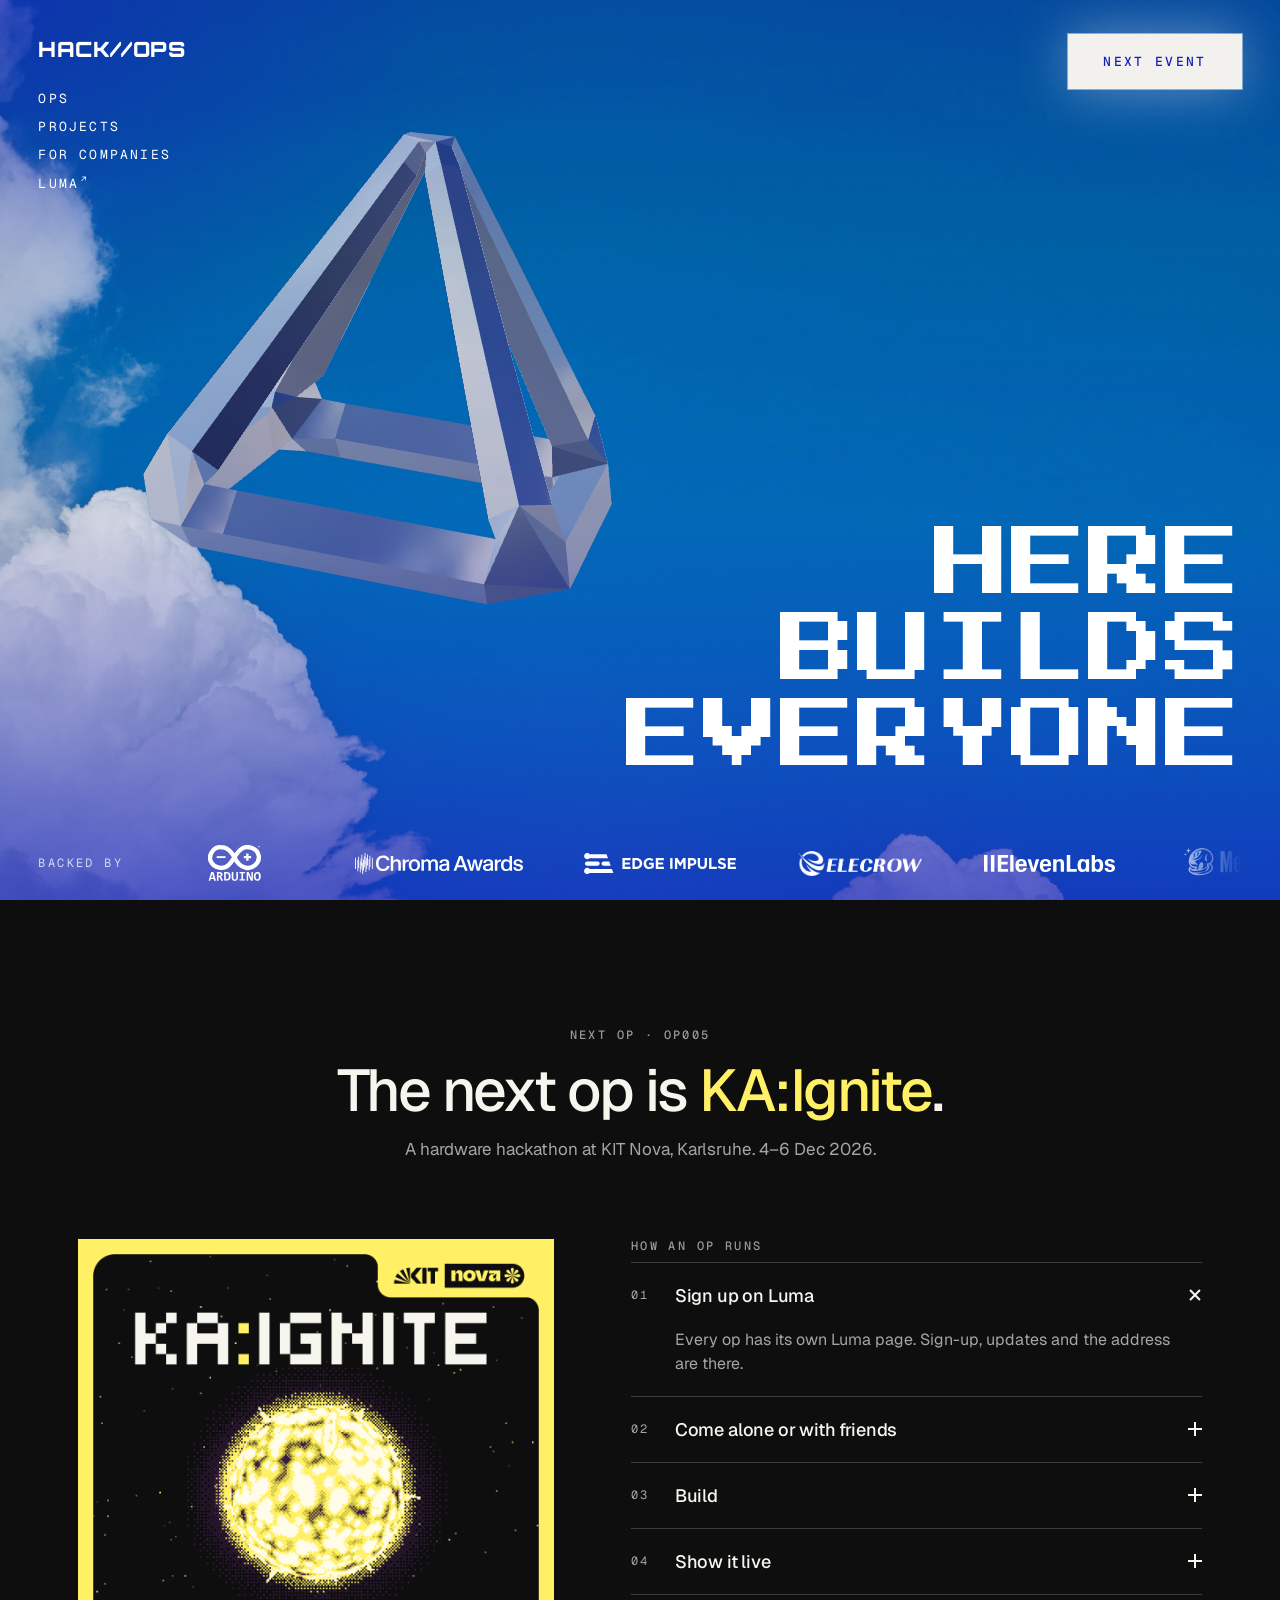
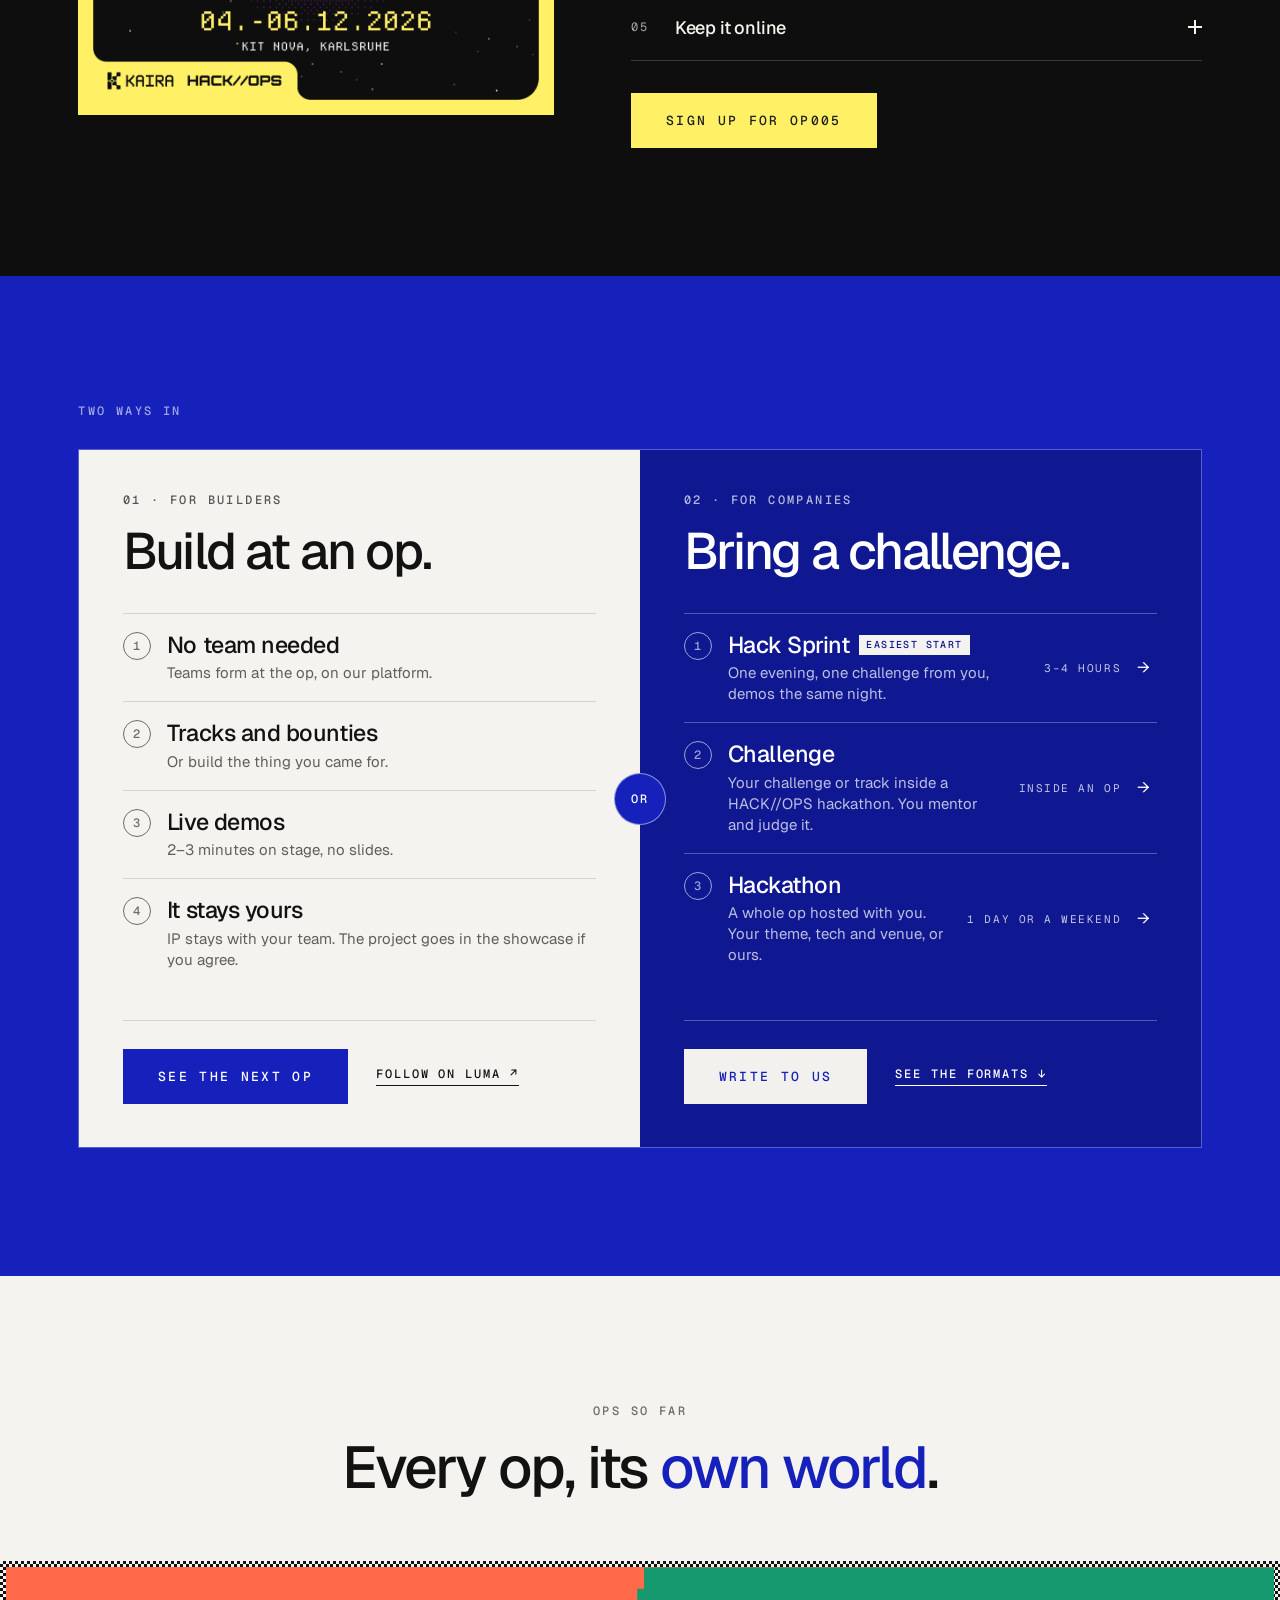
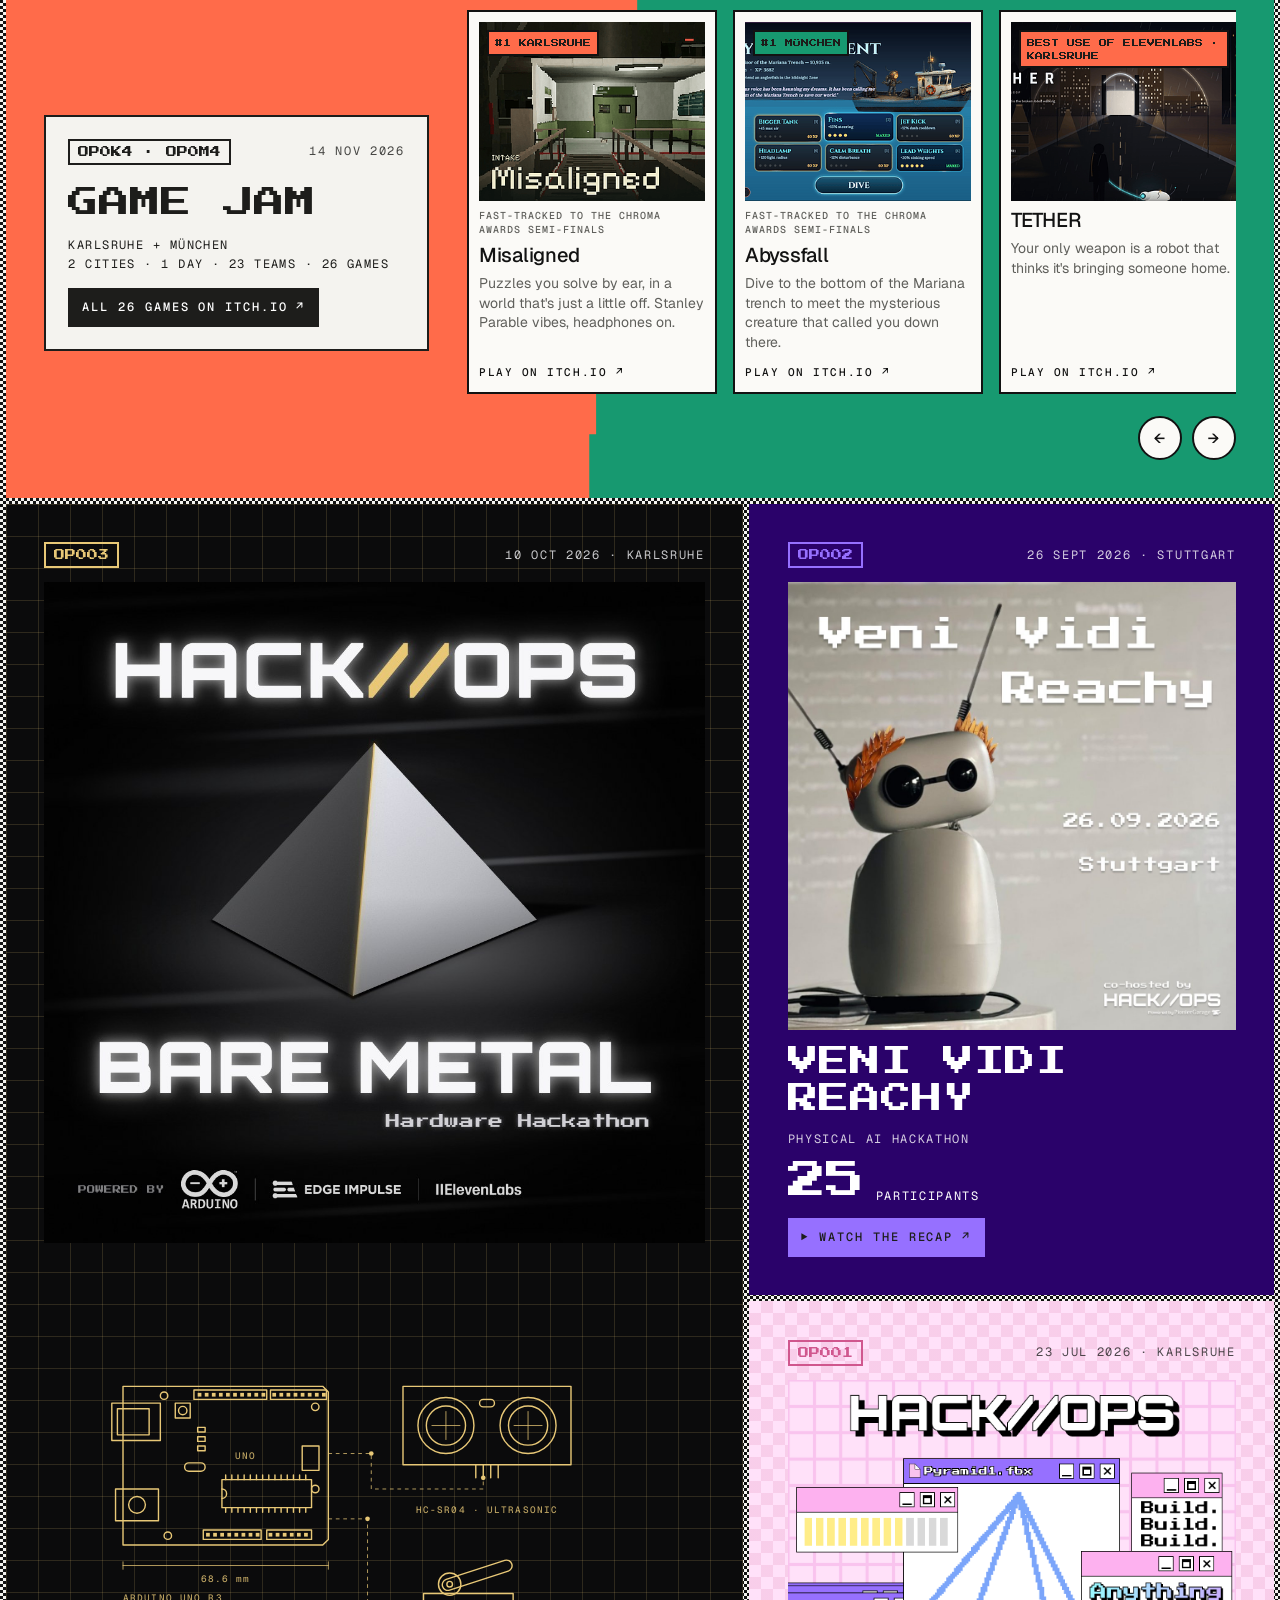
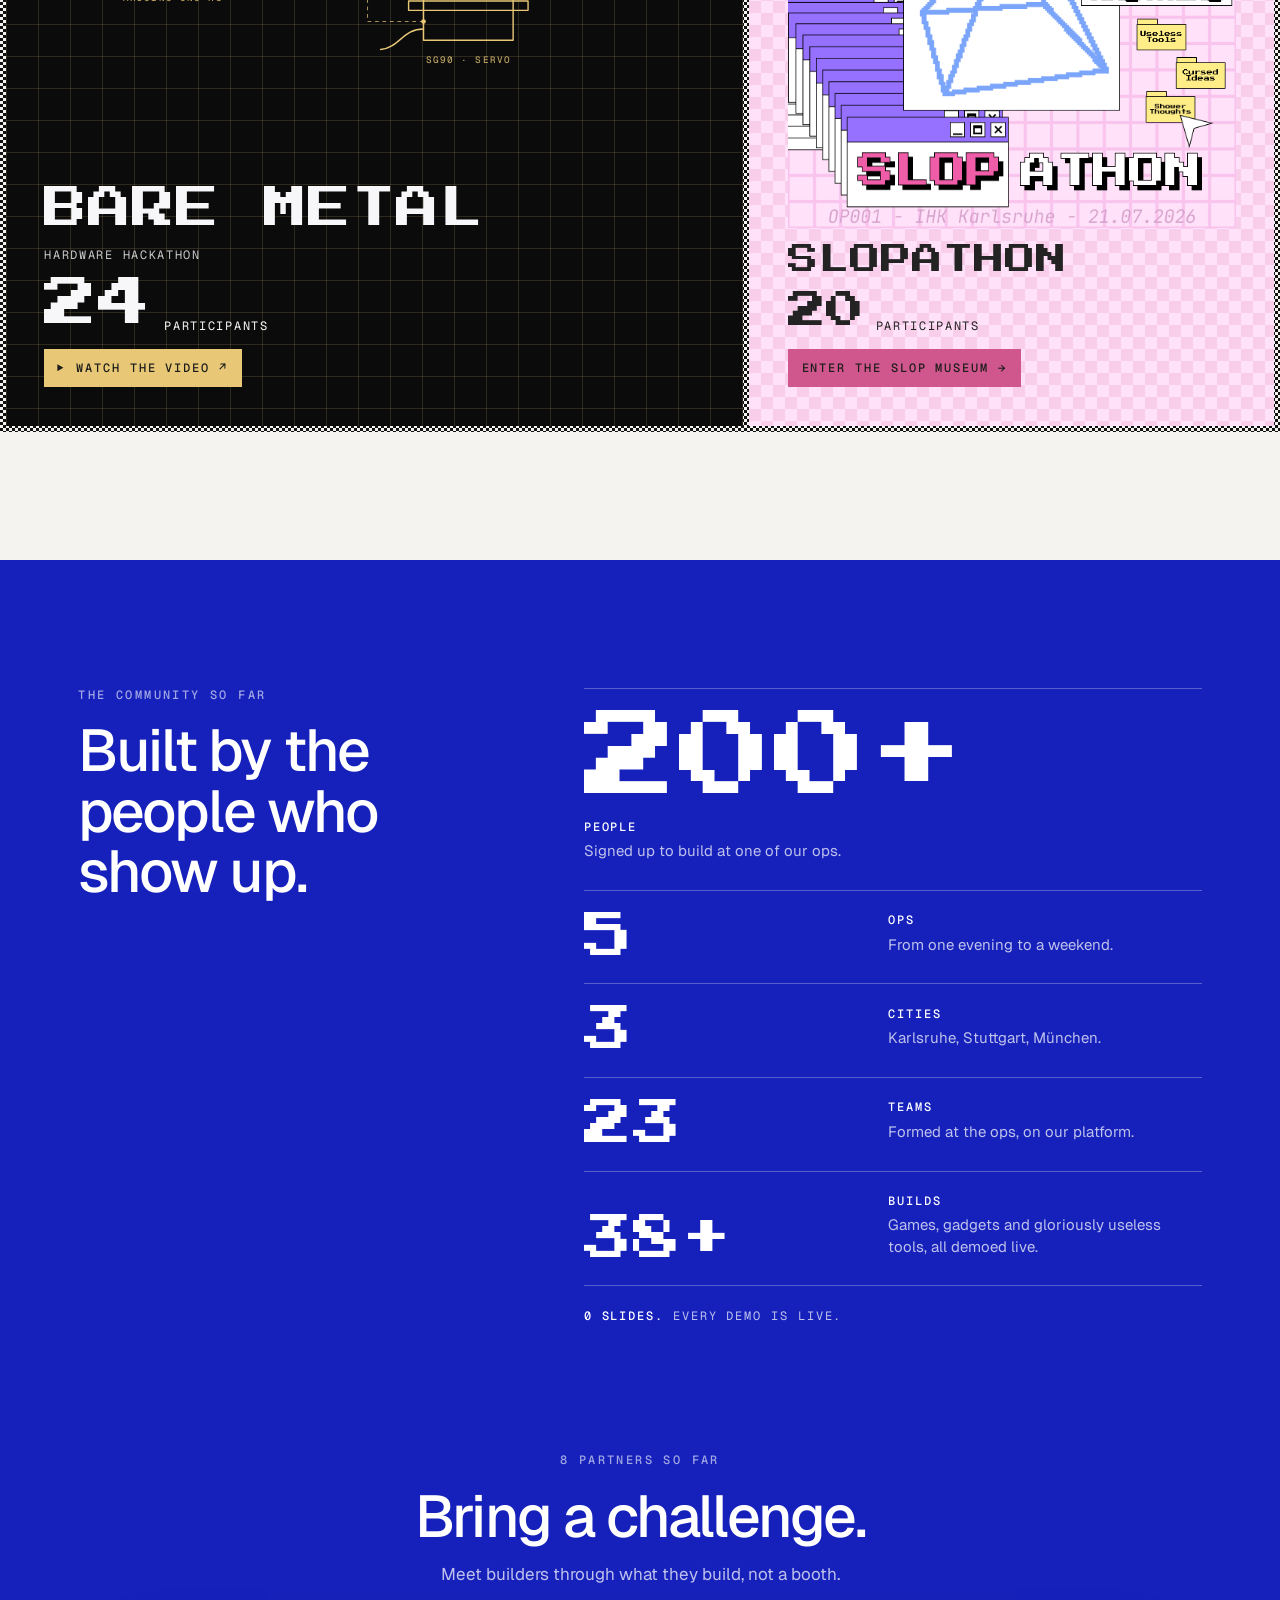
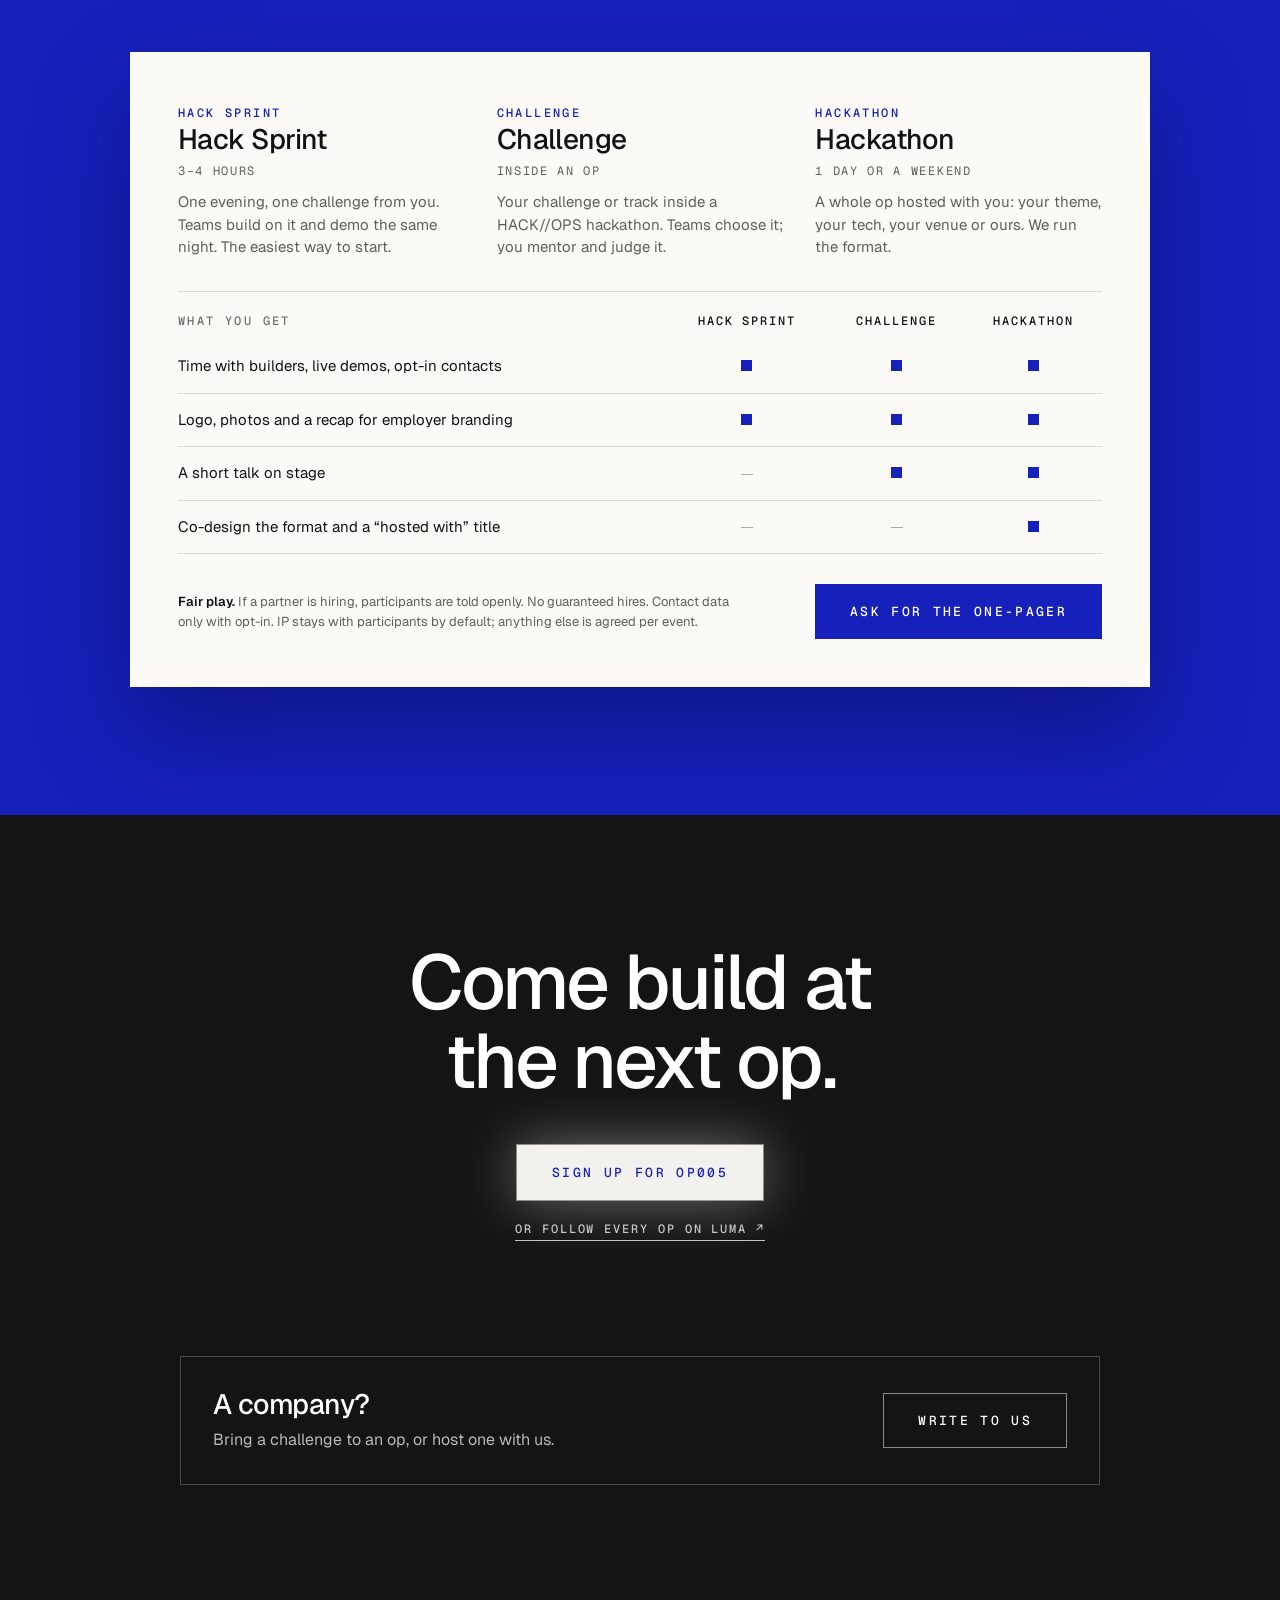
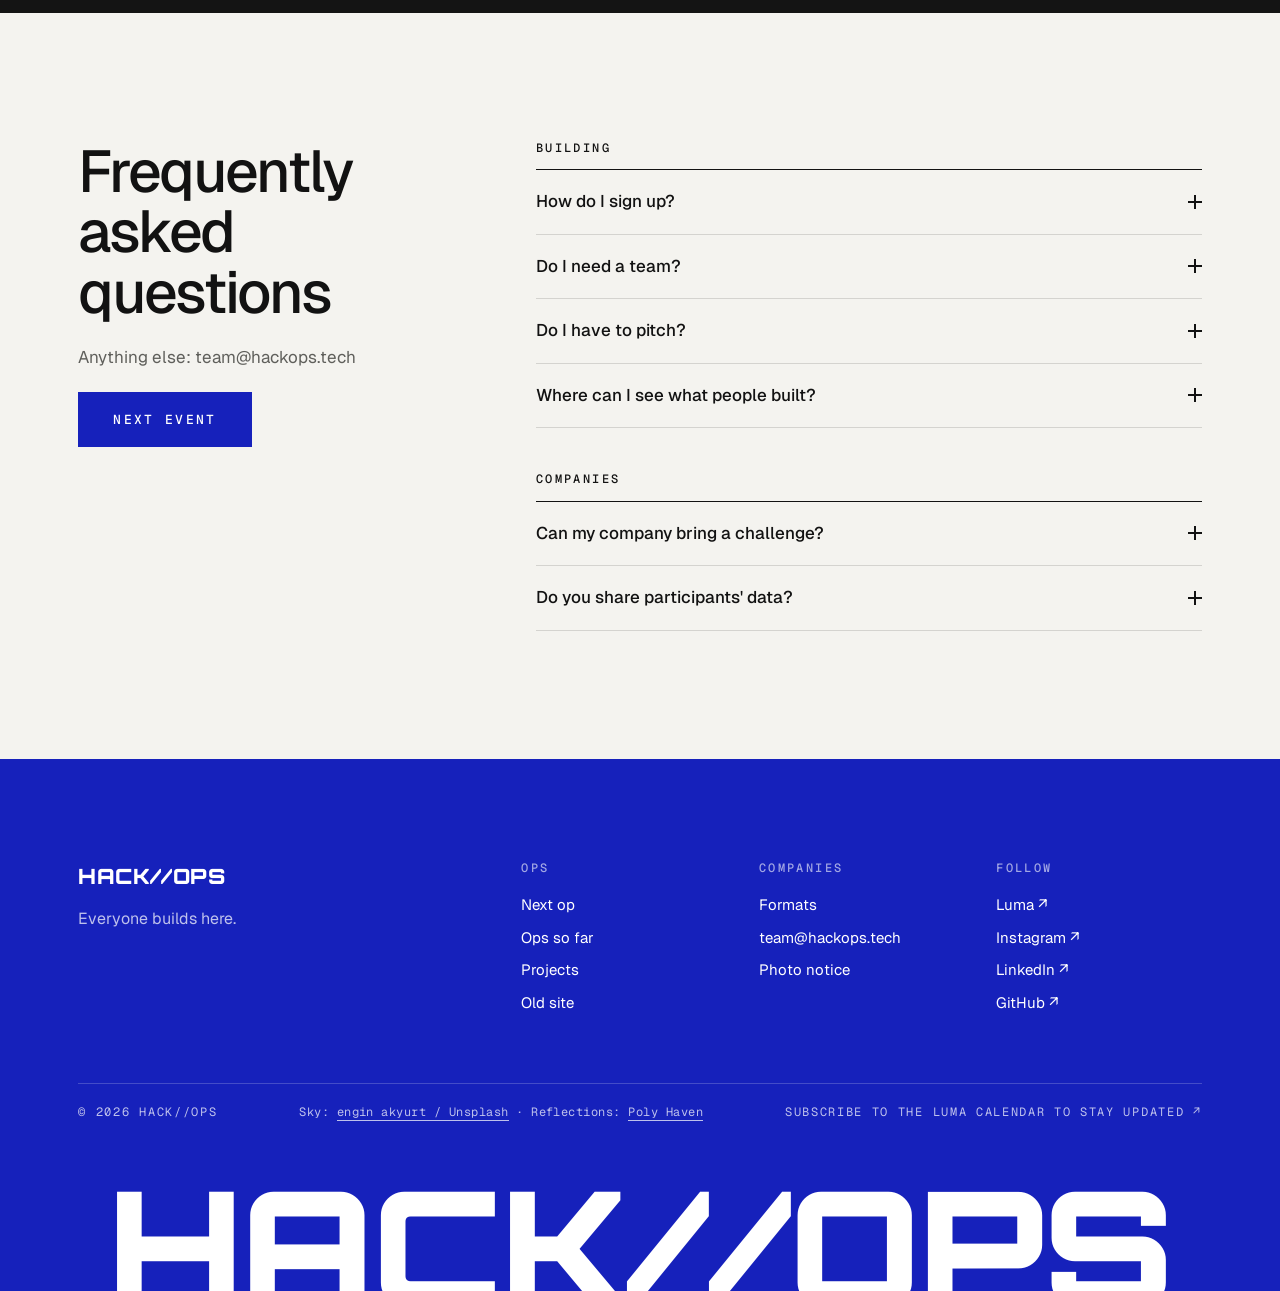
==== commit 29e82b88: "Keep the old site at /archive/ The camera-world front page, its slop museum and photo notice move un" ====
--- a/index.html
+++ b/index.html
@@ -746,7 +746,7 @@
             </div>
             <div>
               <p class="hp-kicker">Ops</p>
-              <a href="/#next">Next op</a><a href="/#ops">Ops so far</a><a href="/projects.html">Projects</a>
+              <a href="/#next">Next op</a><a href="/#ops">Ops so far</a><a href="/projects.html">Projects</a><a href="/archive/">Old site</a>
             </div>
             <div>
               <p class="hp-kicker">Companies</p>
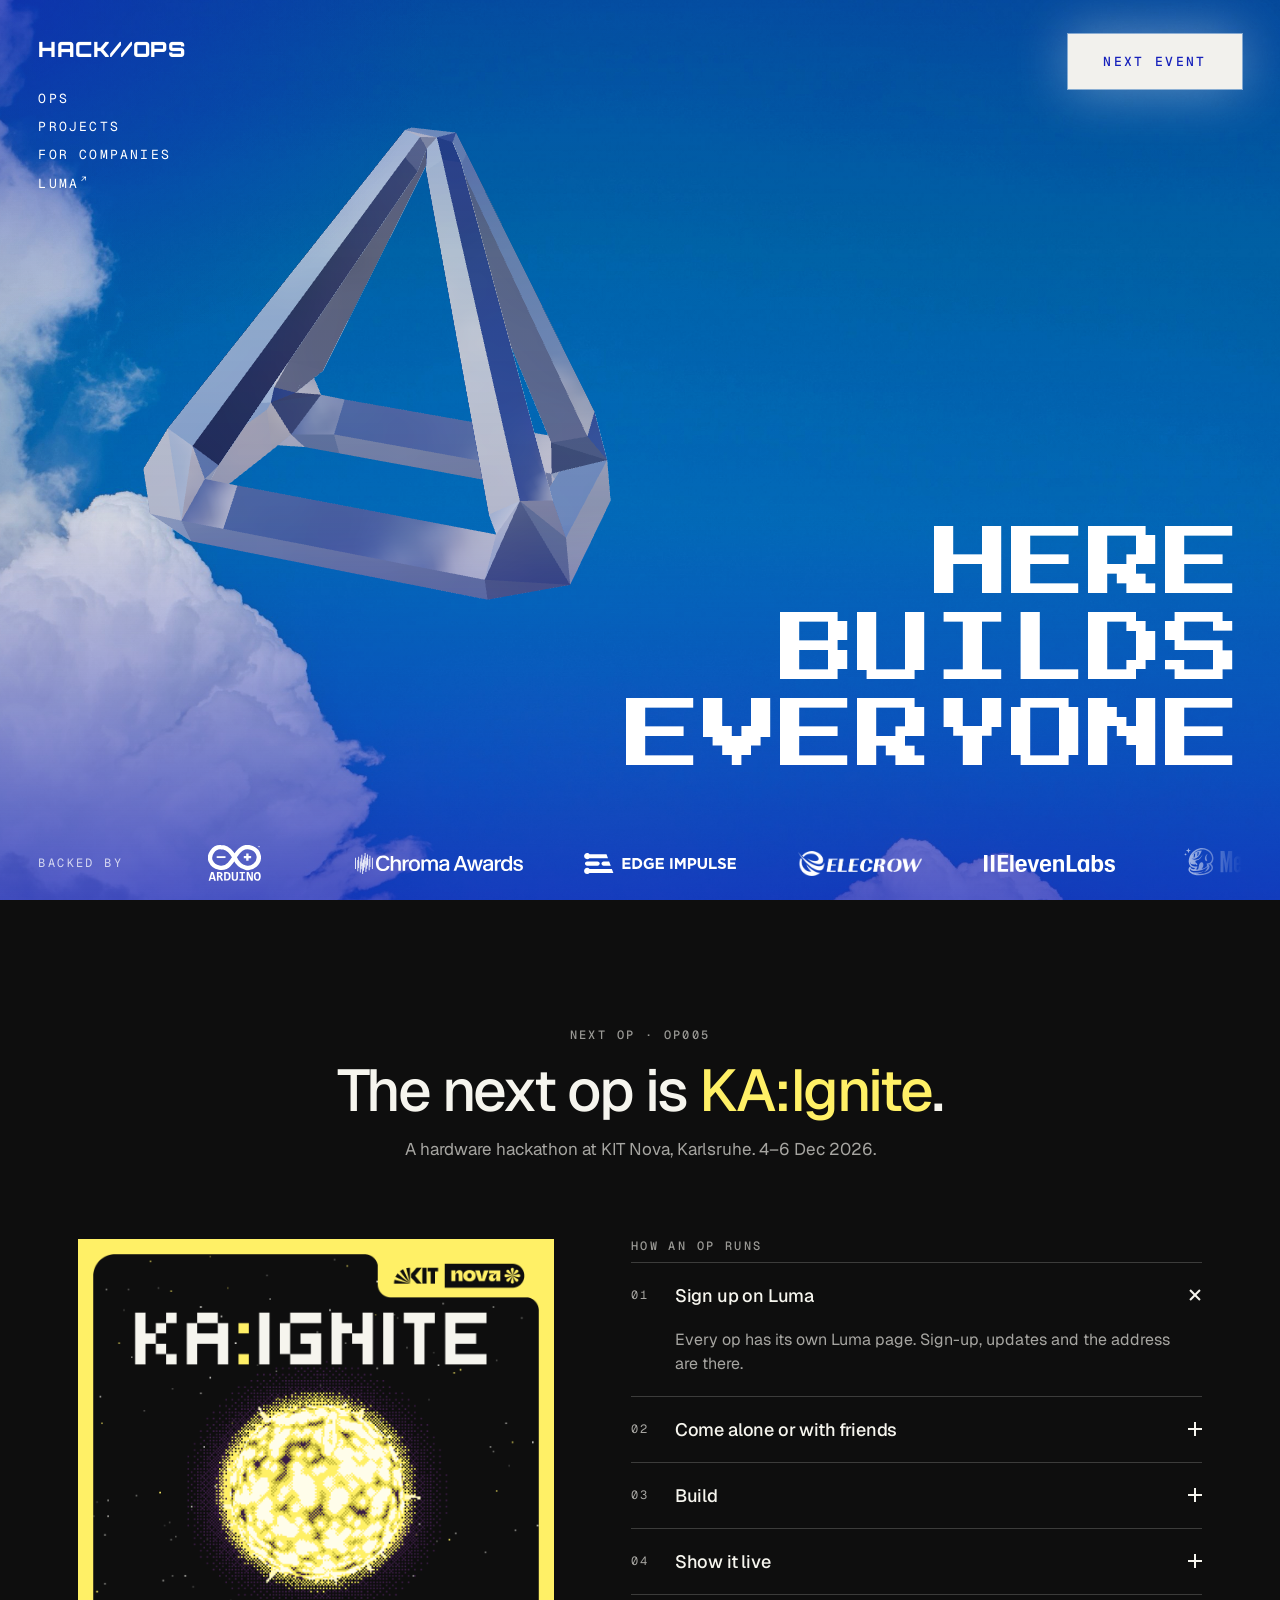
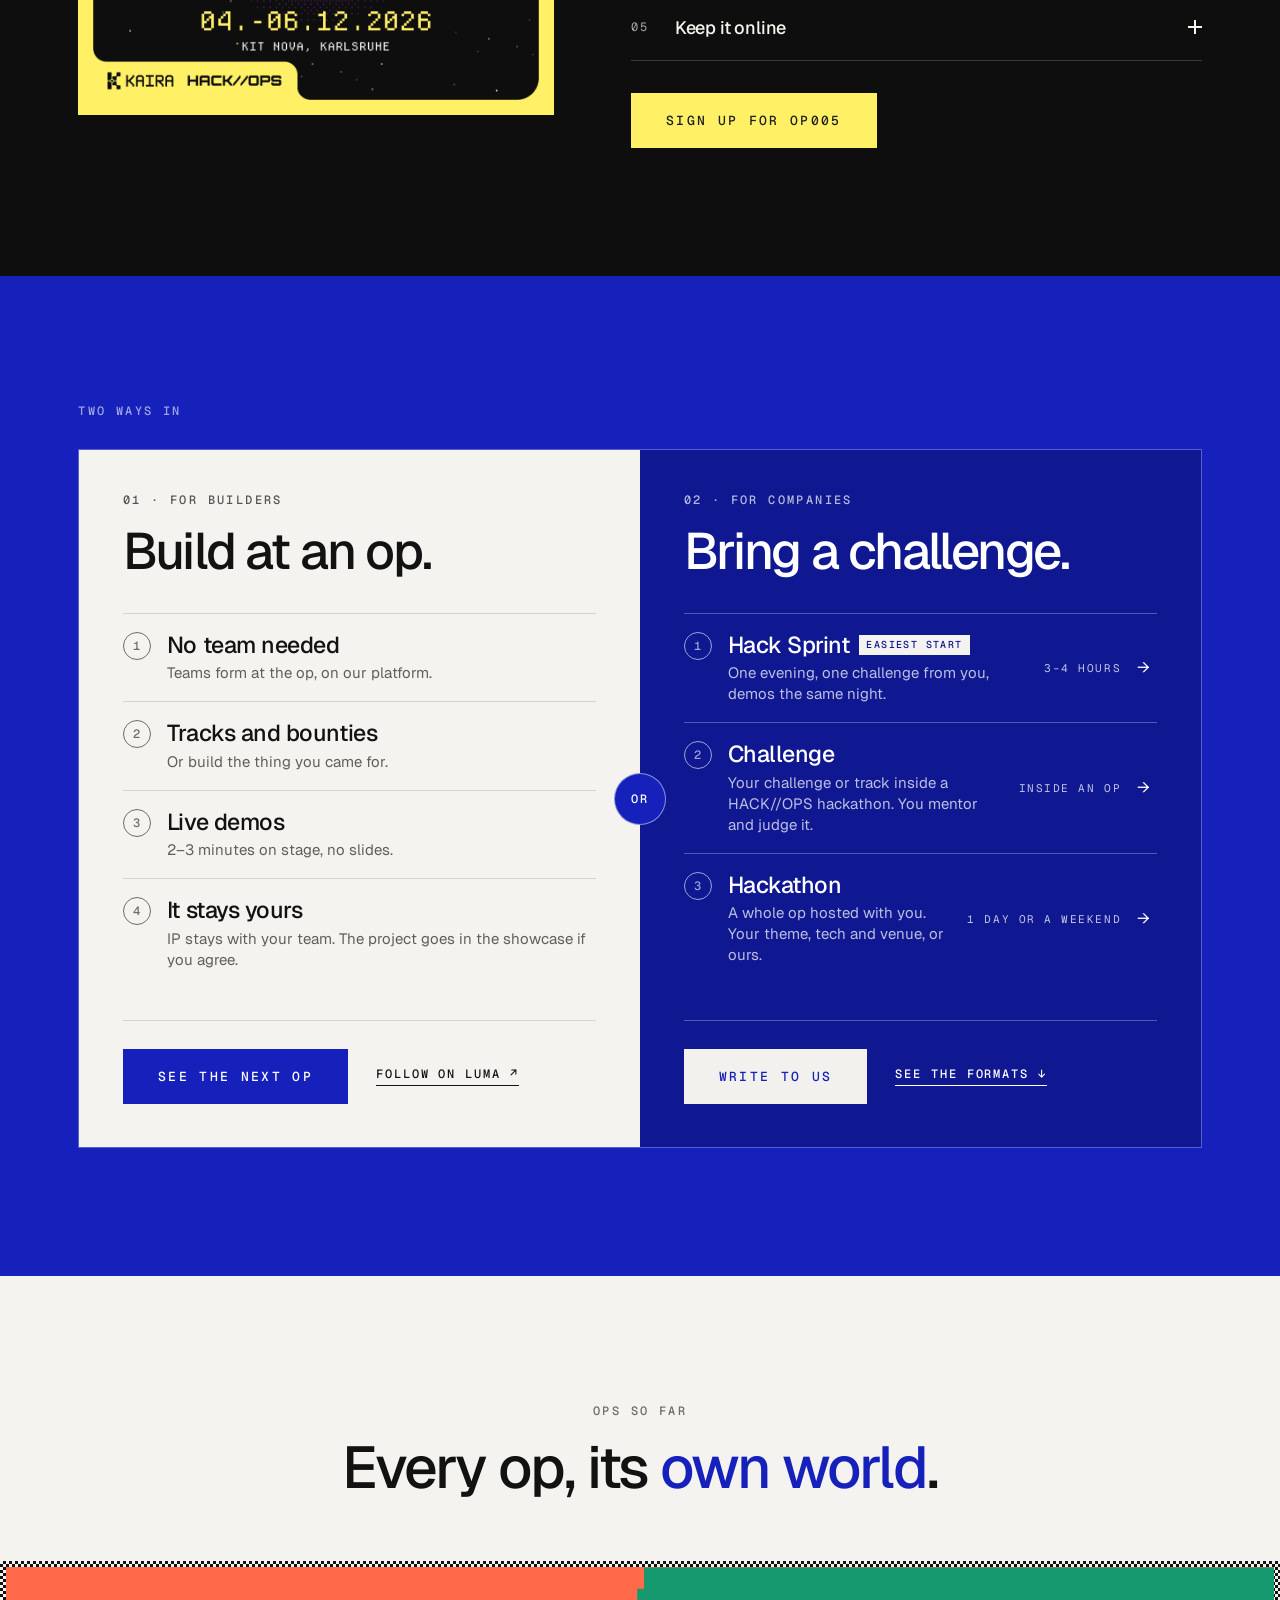
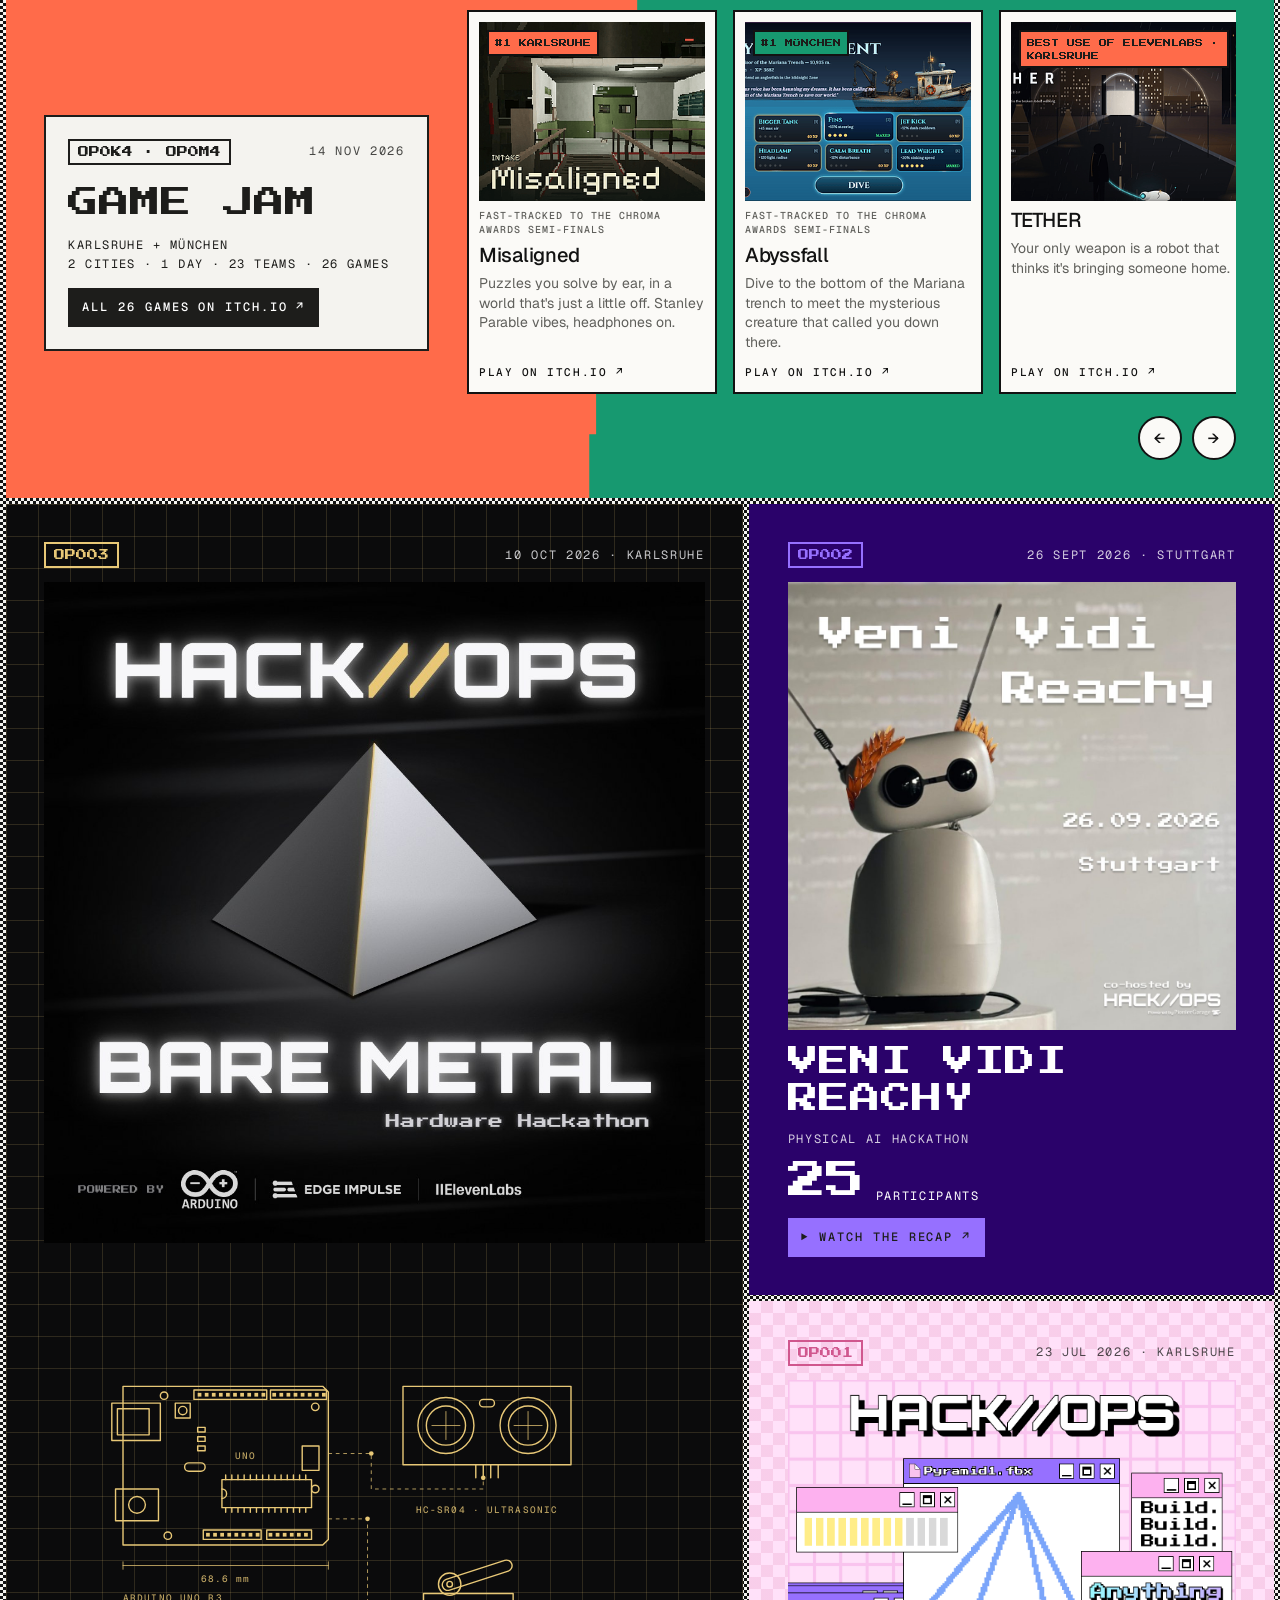
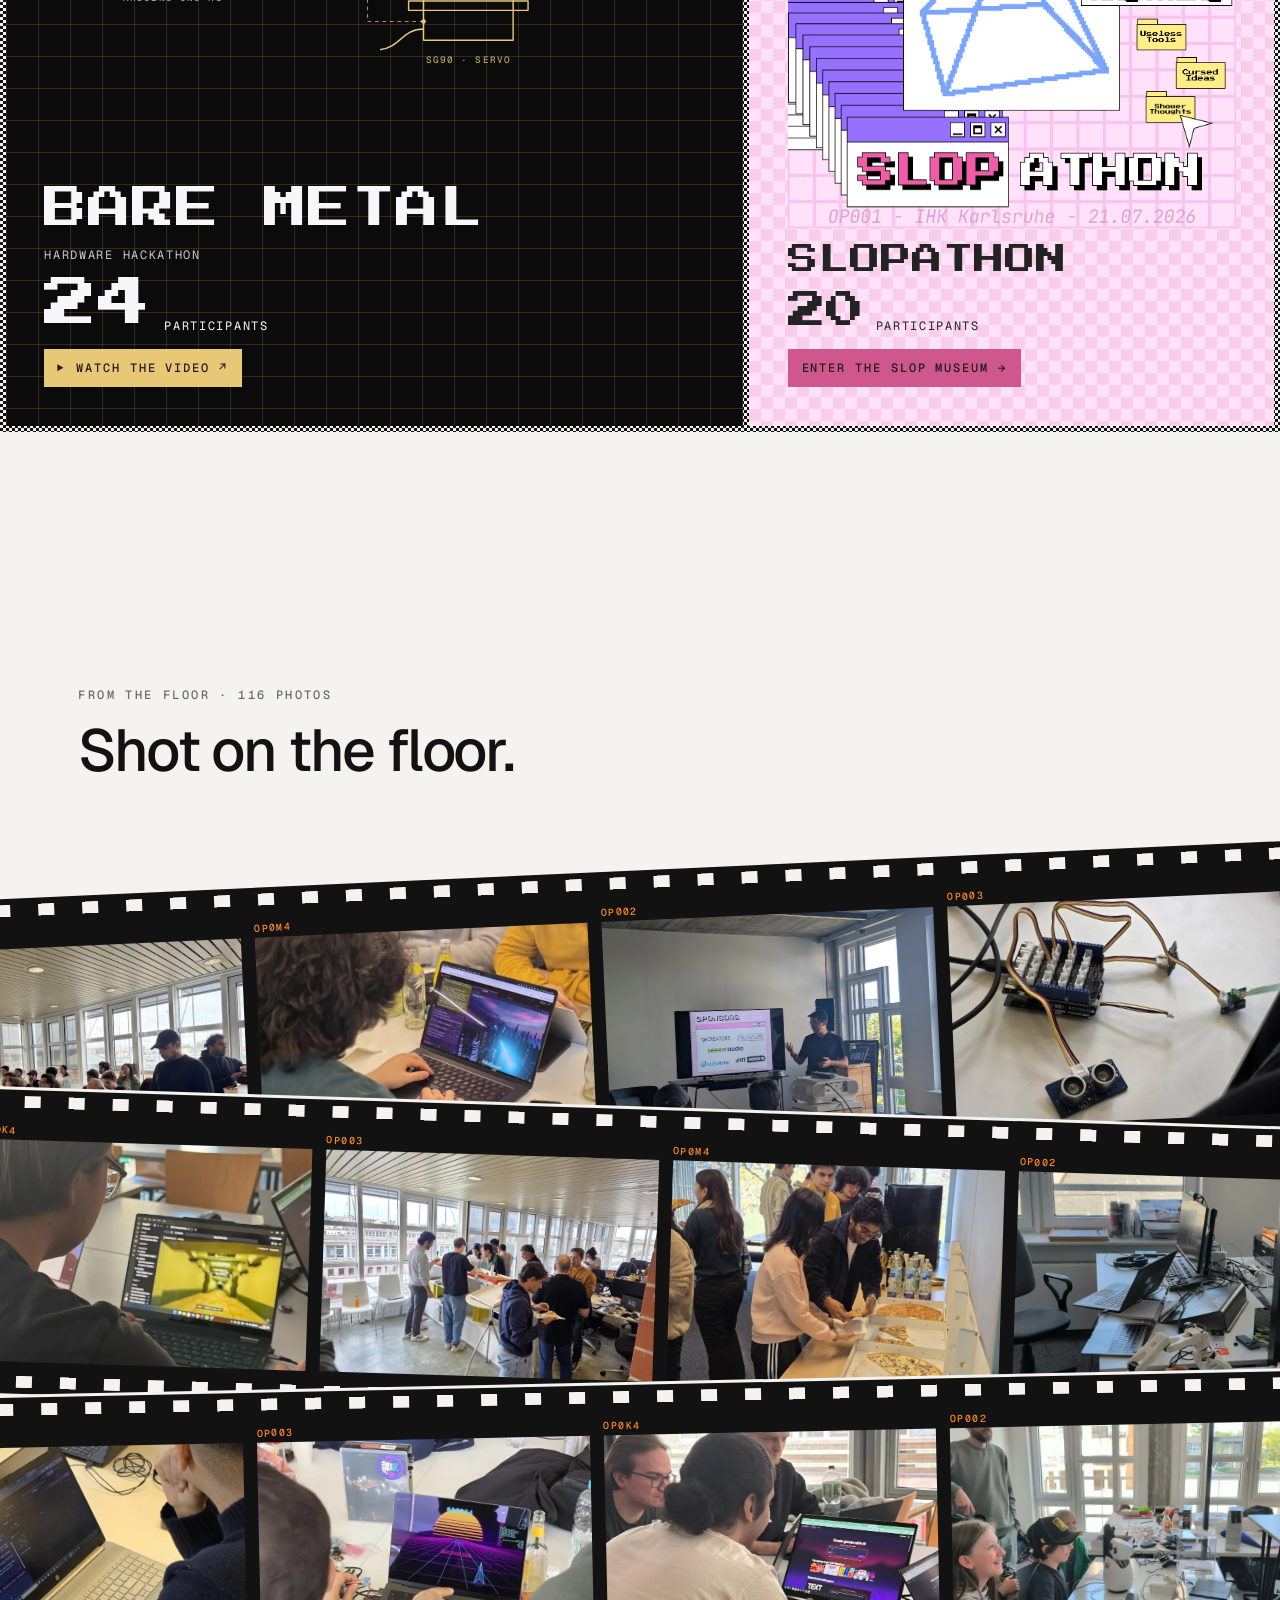
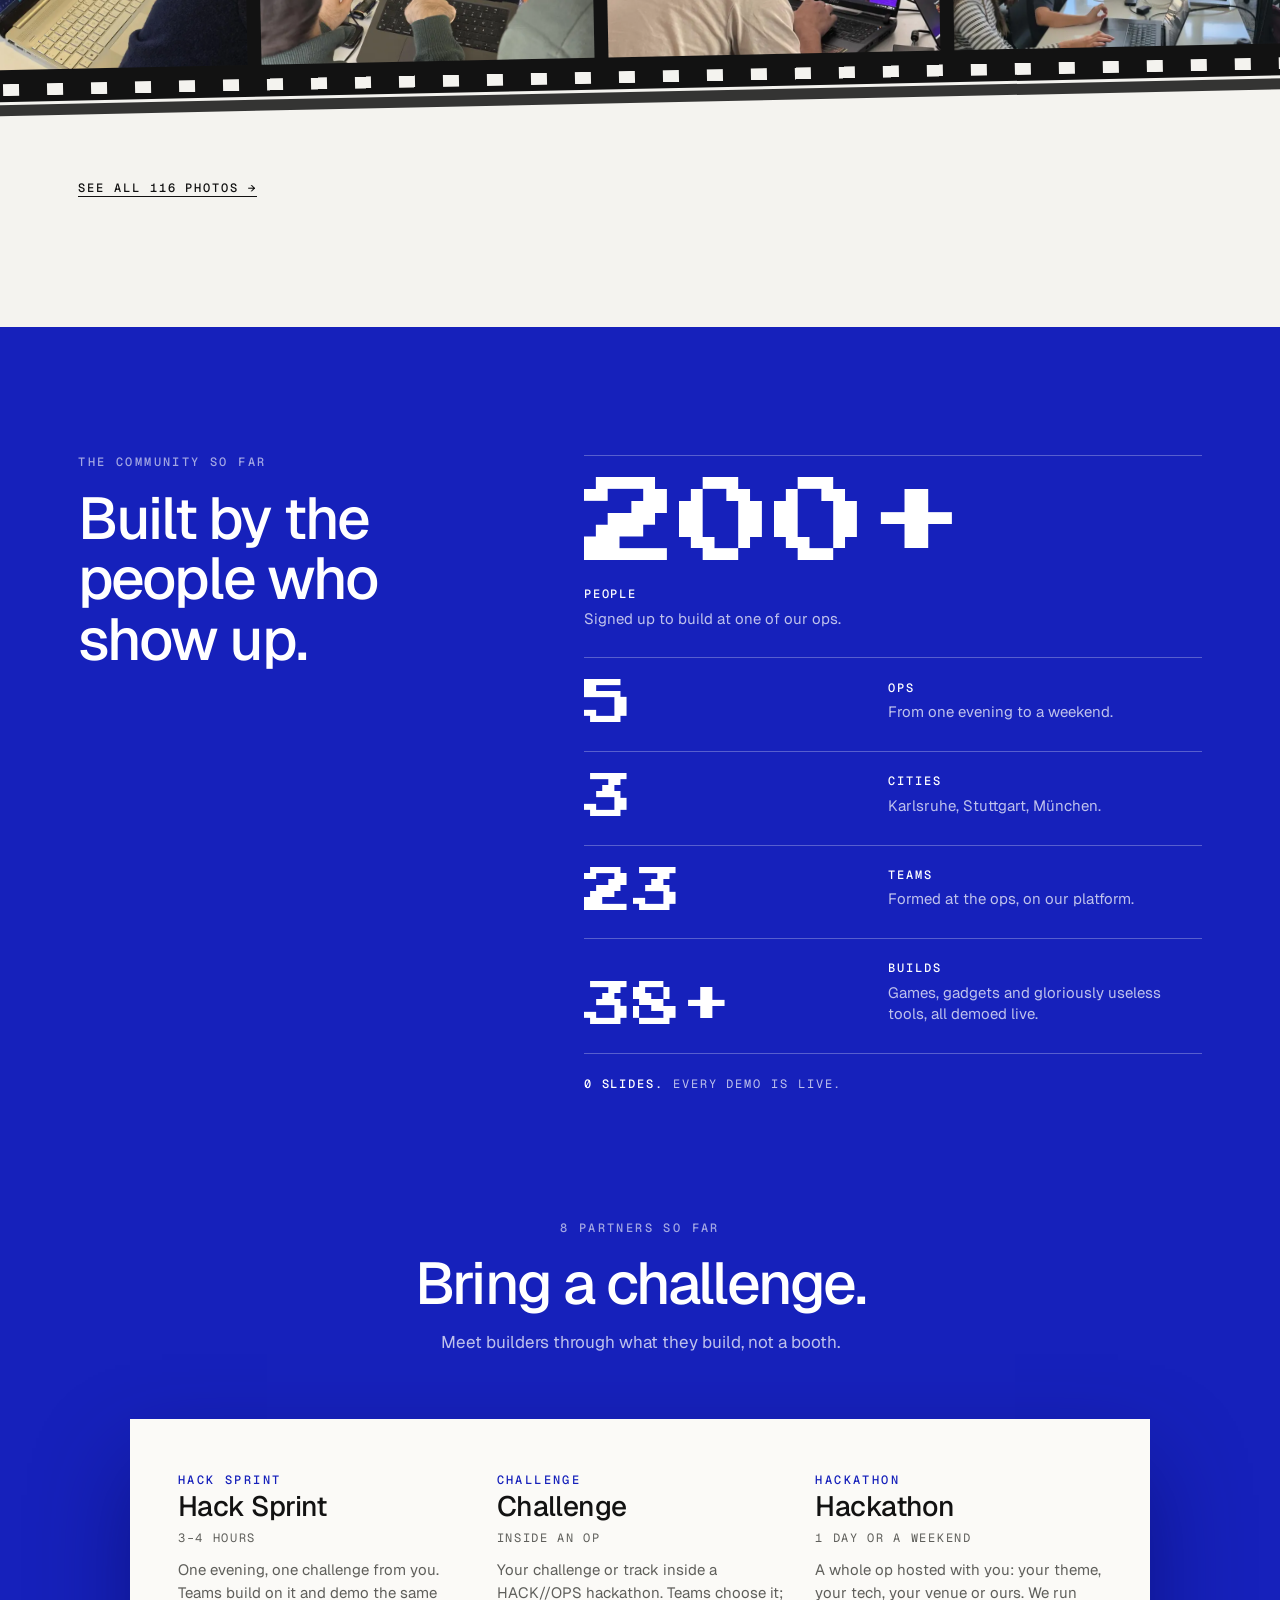
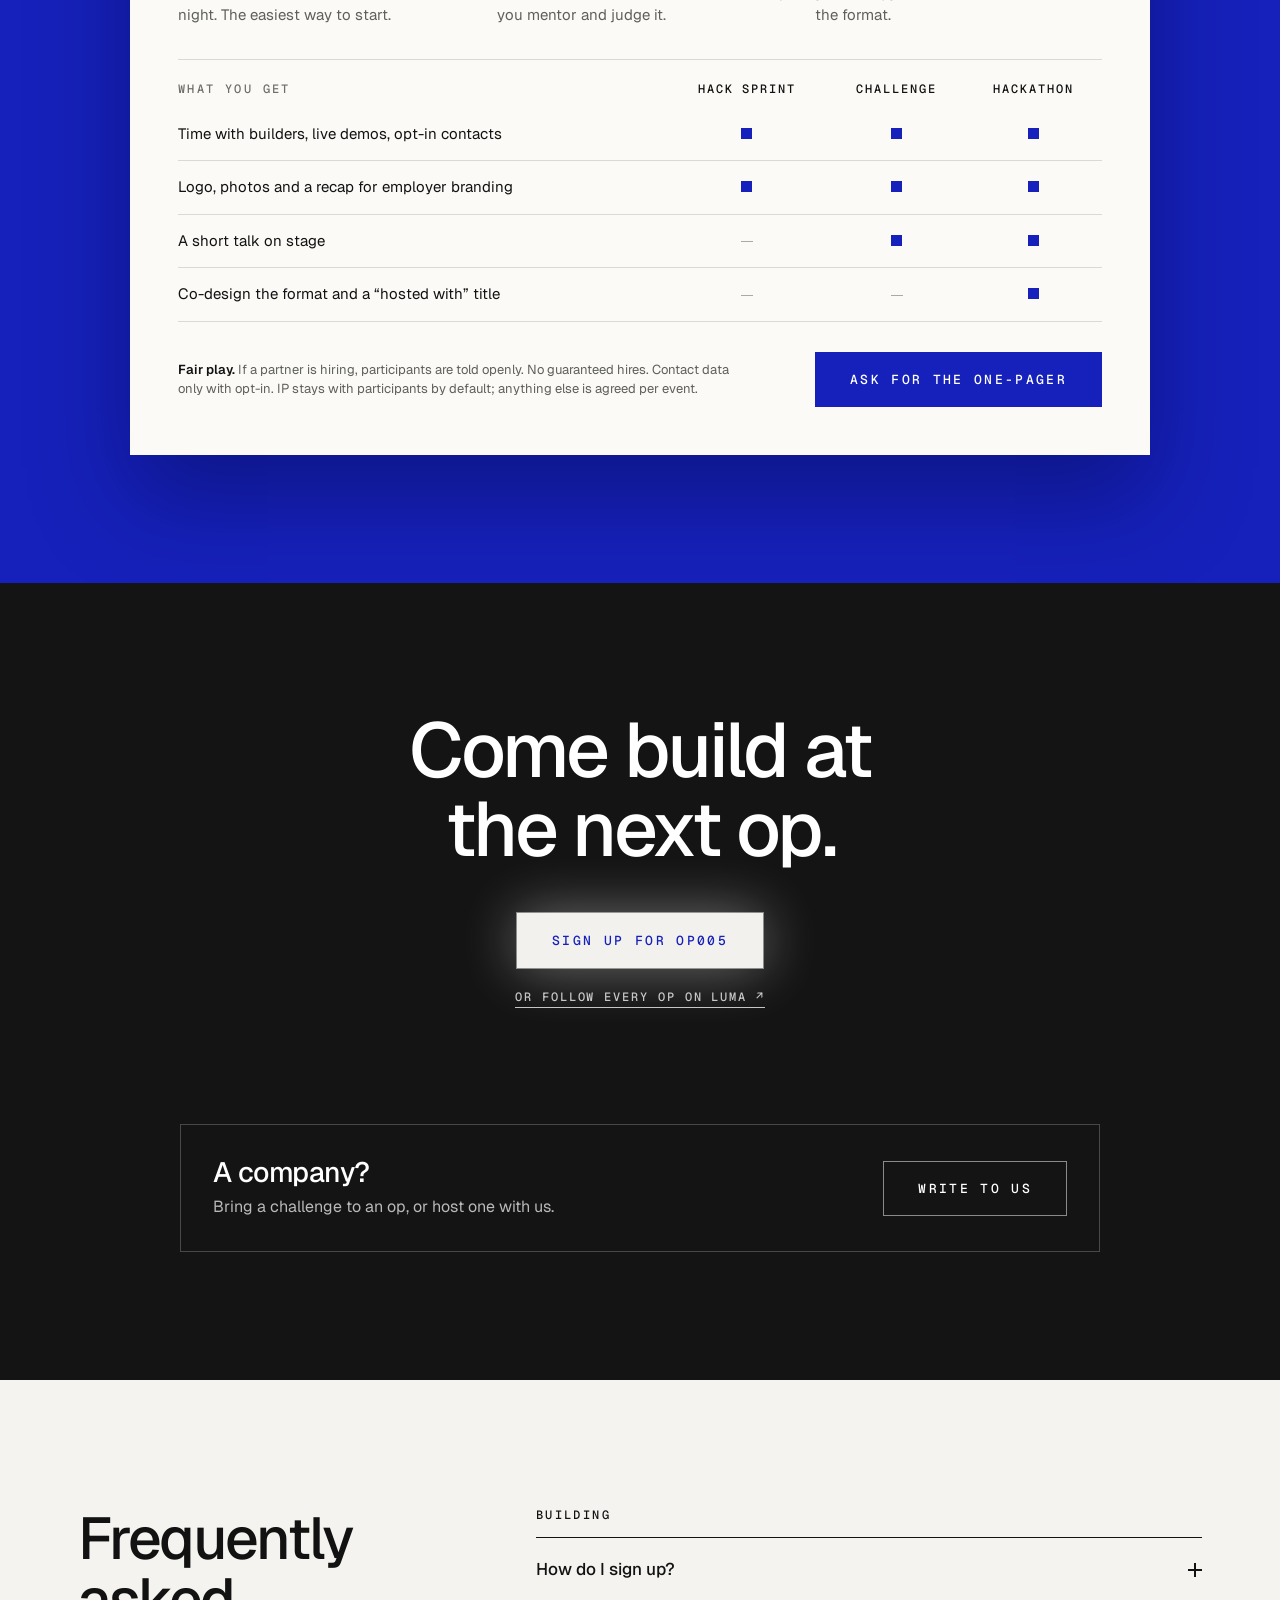
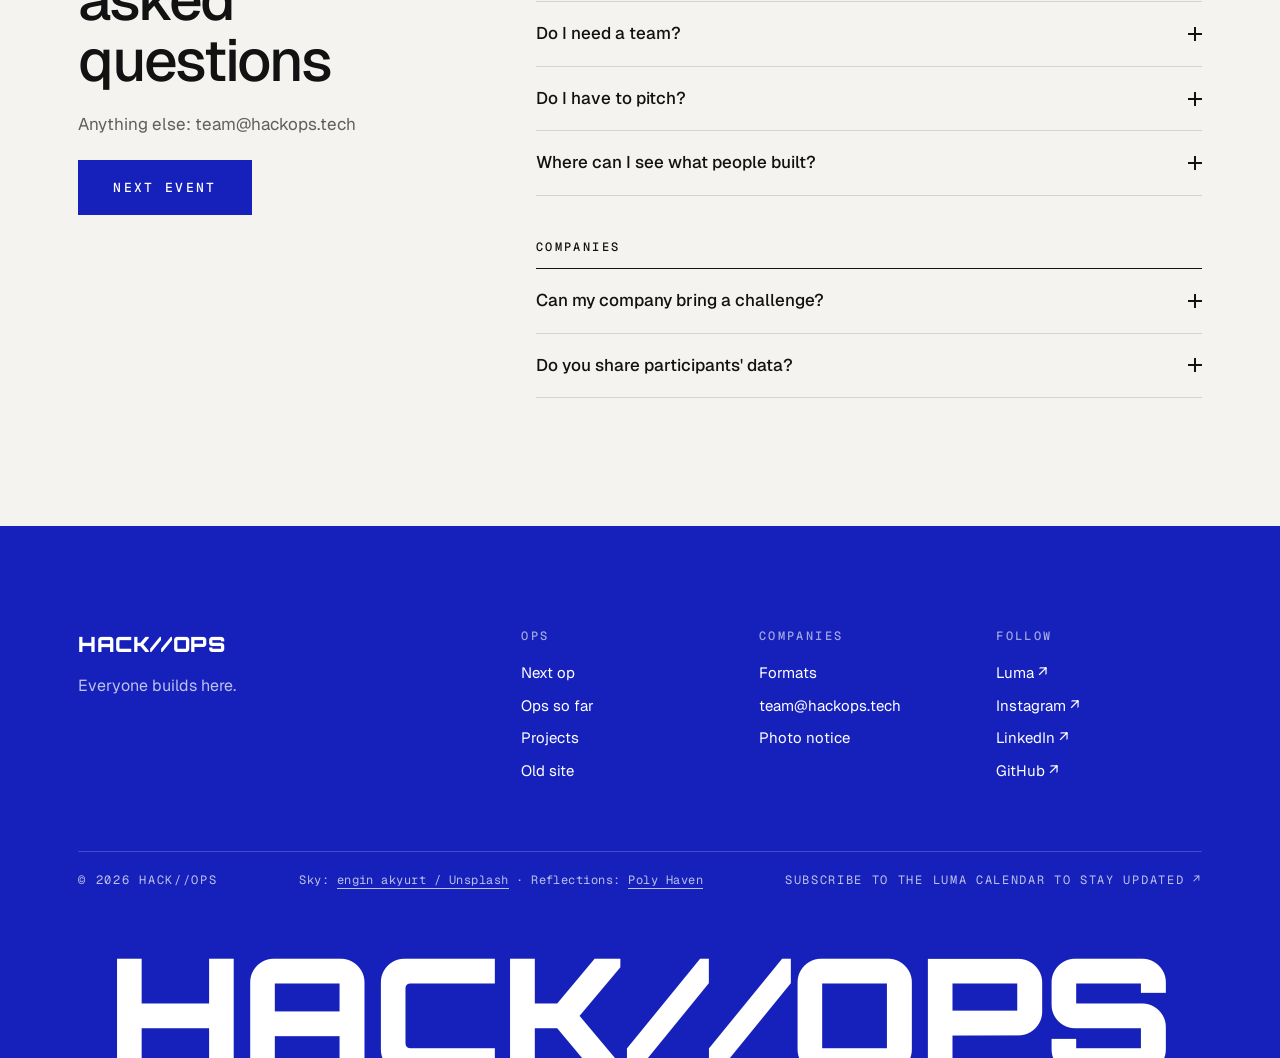
==== commit 981f7e64: "Add overlapping 35mm film-strip photo section on the homepage. Inserts the floor gallery between pas" ====
--- a/index.html
+++ b/index.html
@@ -25,7 +25,7 @@
       href="https://fonts.googleapis.com/css2?family=Geist:wght@400;500;600&family=Geist+Mono:wght@400;500&family=Orbitron:wght@900&family=Press+Start+2P&display=swap"
       rel="stylesheet"
     />
-    <link rel="stylesheet" href="/home.css?v=1" />
+    <link rel="stylesheet" href="/home.css?v=2" />
     <script type="importmap">
       {
         "imports": {
@@ -532,7 +532,236 @@
           </li>
         </ol>
       </section>
-      <!-- ═══ 05 THE COMMUNITY SO FAR: numbers (data-count is the number the counter runs to) ═══ -->
+      <!-- ═══ 04 FROM THE FLOOR: 35 mm film strips (mock → homepage) ═══ -->
+      <section id="floor" class="hp-panel hp-light m11">
+        <div class="hp-wrap">
+        <p class="hp-kicker">From the floor · 116 photos</p>
+        <h2 class="hp-h2 m11-h">Shot on the floor.</h2>
+        </div>
+        <div class="m11-bin">
+        <div class="m11-strip m11-a">
+        <div class="m11-holes">
+        </div>
+        <div class="m11-track">
+        <figure class="m11-frame">
+        <span class="m11-edge">OP003</span>
+        <img src="/assets/photos/op003/op003_01-800.webp" alt="">
+        </figure>
+        <figure class="m11-frame">
+        <span class="m11-edge">OP0M4</span>
+        <img src="/assets/photos/gamejam/muenchen_21-800.webp" alt="">
+        </figure>
+        <figure class="m11-frame">
+        <span class="m11-edge">OP002</span>
+        <img src="/assets/photos/op002/op002_05-800.webp" alt="">
+        </figure>
+        <figure class="m11-frame">
+        <span class="m11-edge">OP003</span>
+        <img src="/assets/photos/op003/op003_12-800.webp" alt="">
+        </figure>
+        <figure class="m11-frame">
+        <span class="m11-edge">OP0K4</span>
+        <img src="/assets/photos/gamejam/karlsruhe_15-800.webp" alt="">
+        </figure>
+        <figure class="m11-frame">
+        <span class="m11-edge">OP0M4</span>
+        <img src="/assets/photos/gamejam/muenchen_17-800.webp" alt="">
+        </figure>
+        <figure class="m11-frame">
+        <span class="m11-edge">OP003</span>
+        <img src="/assets/photos/op003/op003_30-800.webp" alt="">
+        </figure>
+        <figure class="m11-frame">
+        <span class="m11-edge">OP0M4</span>
+        <img src="/assets/photos/gamejam/muenchen_02-800.webp" alt="">
+        </figure>
+        <figure class="m11-frame">
+        <span class="m11-edge">OP003</span>
+        <img src="/assets/photos/op003/op003_01-800.webp" alt="">
+        </figure>
+        <figure class="m11-frame">
+        <span class="m11-edge">OP0M4</span>
+        <img src="/assets/photos/gamejam/muenchen_21-800.webp" alt="">
+        </figure>
+        <figure class="m11-frame">
+        <span class="m11-edge">OP002</span>
+        <img src="/assets/photos/op002/op002_05-800.webp" alt="">
+        </figure>
+        <figure class="m11-frame">
+        <span class="m11-edge">OP003</span>
+        <img src="/assets/photos/op003/op003_12-800.webp" alt="">
+        </figure>
+        <figure class="m11-frame">
+        <span class="m11-edge">OP0K4</span>
+        <img src="/assets/photos/gamejam/karlsruhe_15-800.webp" alt="">
+        </figure>
+        <figure class="m11-frame">
+        <span class="m11-edge">OP0M4</span>
+        <img src="/assets/photos/gamejam/muenchen_17-800.webp" alt="">
+        </figure>
+        <figure class="m11-frame">
+        <span class="m11-edge">OP003</span>
+        <img src="/assets/photos/op003/op003_30-800.webp" alt="">
+        </figure>
+        <figure class="m11-frame">
+        <span class="m11-edge">OP0M4</span>
+        <img src="/assets/photos/gamejam/muenchen_02-800.webp" alt="">
+        </figure>
+        </div>
+        <div class="m11-holes">
+        </div>
+        </div>
+        <div class="m11-strip m11-b">
+        <div class="m11-holes">
+        </div>
+        <div class="m11-track">
+        <figure class="m11-frame">
+        <span class="m11-edge">OP0K4</span>
+        <img src="/assets/photos/gamejam/karlsruhe_06-800.webp" alt="">
+        </figure>
+        <figure class="m11-frame">
+        <span class="m11-edge">OP003</span>
+        <img src="/assets/photos/op003/op003_10-800.webp" alt="">
+        </figure>
+        <figure class="m11-frame">
+        <span class="m11-edge">OP0M4</span>
+        <img src="/assets/photos/gamejam/muenchen_18-800.webp" alt="">
+        </figure>
+        <figure class="m11-frame">
+        <span class="m11-edge">OP002</span>
+        <img src="/assets/photos/op002/op002_15-800.webp" alt="">
+        </figure>
+        <figure class="m11-frame">
+        <span class="m11-edge">OP003</span>
+        <img src="/assets/photos/op003/op003_28-800.webp" alt="">
+        </figure>
+        <figure class="m11-frame">
+        <span class="m11-edge">OP0M4</span>
+        <img src="/assets/photos/gamejam/muenchen_05-800.webp" alt="">
+        </figure>
+        <figure class="m11-frame">
+        <span class="m11-edge">OP0K4</span>
+        <img src="/assets/photos/gamejam/karlsruhe_13-800.webp" alt="">
+        </figure>
+        <figure class="m11-frame">
+        <span class="m11-edge">OP002</span>
+        <img src="/assets/photos/op002/op002_09-800.webp" alt="">
+        </figure>
+        <figure class="m11-frame">
+        <span class="m11-edge">OP0K4</span>
+        <img src="/assets/photos/gamejam/karlsruhe_06-800.webp" alt="">
+        </figure>
+        <figure class="m11-frame">
+        <span class="m11-edge">OP003</span>
+        <img src="/assets/photos/op003/op003_10-800.webp" alt="">
+        </figure>
+        <figure class="m11-frame">
+        <span class="m11-edge">OP0M4</span>
+        <img src="/assets/photos/gamejam/muenchen_18-800.webp" alt="">
+        </figure>
+        <figure class="m11-frame">
+        <span class="m11-edge">OP002</span>
+        <img src="/assets/photos/op002/op002_15-800.webp" alt="">
+        </figure>
+        <figure class="m11-frame">
+        <span class="m11-edge">OP003</span>
+        <img src="/assets/photos/op003/op003_28-800.webp" alt="">
+        </figure>
+        <figure class="m11-frame">
+        <span class="m11-edge">OP0M4</span>
+        <img src="/assets/photos/gamejam/muenchen_05-800.webp" alt="">
+        </figure>
+        <figure class="m11-frame">
+        <span class="m11-edge">OP0K4</span>
+        <img src="/assets/photos/gamejam/karlsruhe_13-800.webp" alt="">
+        </figure>
+        <figure class="m11-frame">
+        <span class="m11-edge">OP002</span>
+        <img src="/assets/photos/op002/op002_09-800.webp" alt="">
+        </figure>
+        </div>
+        <div class="m11-holes">
+        </div>
+        </div>
+        <div class="m11-strip m11-c">
+        <div class="m11-holes">
+        </div>
+        <div class="m11-track">
+        <figure class="m11-frame">
+        <span class="m11-edge">OP0M4</span>
+        <img src="/assets/photos/gamejam/muenchen_08-800.webp" alt="">
+        </figure>
+        <figure class="m11-frame">
+        <span class="m11-edge">OP003</span>
+        <img src="/assets/photos/op003/op003_15-800.webp" alt="">
+        </figure>
+        <figure class="m11-frame">
+        <span class="m11-edge">OP0K4</span>
+        <img src="/assets/photos/gamejam/karlsruhe_03-800.webp" alt="">
+        </figure>
+        <figure class="m11-frame">
+        <span class="m11-edge">OP002</span>
+        <img src="/assets/photos/op002/op002_11-800.webp" alt="">
+        </figure>
+        <figure class="m11-frame">
+        <span class="m11-edge">OP0M4</span>
+        <img src="/assets/photos/gamejam/muenchen_24-800.webp" alt="">
+        </figure>
+        <figure class="m11-frame">
+        <span class="m11-edge">OP003</span>
+        <img src="/assets/photos/op003/op003_05-800.webp" alt="">
+        </figure>
+        <figure class="m11-frame">
+        <span class="m11-edge">OP0K4</span>
+        <img src="/assets/photos/gamejam/karlsruhe_19-800.webp" alt="">
+        </figure>
+        <figure class="m11-frame">
+        <span class="m11-edge">OP0M4</span>
+        <img src="/assets/photos/gamejam/muenchen_33-800.webp" alt="">
+        </figure>
+        <figure class="m11-frame">
+        <span class="m11-edge">OP0M4</span>
+        <img src="/assets/photos/gamejam/muenchen_08-800.webp" alt="">
+        </figure>
+        <figure class="m11-frame">
+        <span class="m11-edge">OP003</span>
+        <img src="/assets/photos/op003/op003_15-800.webp" alt="">
+        </figure>
+        <figure class="m11-frame">
+        <span class="m11-edge">OP0K4</span>
+        <img src="/assets/photos/gamejam/karlsruhe_03-800.webp" alt="">
+        </figure>
+        <figure class="m11-frame">
+        <span class="m11-edge">OP002</span>
+        <img src="/assets/photos/op002/op002_11-800.webp" alt="">
+        </figure>
+        <figure class="m11-frame">
+        <span class="m11-edge">OP0M4</span>
+        <img src="/assets/photos/gamejam/muenchen_24-800.webp" alt="">
+        </figure>
+        <figure class="m11-frame">
+        <span class="m11-edge">OP003</span>
+        <img src="/assets/photos/op003/op003_05-800.webp" alt="">
+        </figure>
+        <figure class="m11-frame">
+        <span class="m11-edge">OP0K4</span>
+        <img src="/assets/photos/gamejam/karlsruhe_19-800.webp" alt="">
+        </figure>
+        <figure class="m11-frame">
+        <span class="m11-edge">OP0M4</span>
+        <img src="/assets/photos/gamejam/muenchen_33-800.webp" alt="">
+        </figure>
+        </div>
+        <div class="m11-holes">
+        </div>
+        </div>
+        </div>
+        <div class="hp-wrap">
+        <a class="m11-all" href="#">See all 116 photos →</a>
+        </div>
+      </section>
+
+            <!-- ═══ 05 THE COMMUNITY SO FAR: numbers (data-count is the number the counter runs to) ═══ -->
       <section class="hp-panel hp-blue">
         <div class="hp-wrap hp-tally-wrap">
           <header>
--- a/home.css
+++ b/home.css
@@ -386,6 +386,25 @@
 .hp-reel-btns button { width: 44px; height: 44px; border-radius: 50%; border: 2px solid var(--hp-ink); background: #fbfaf7; color: var(--hp-ink); font: 500 18px/1 var(--hp-mono), monospace; cursor: pointer; }
 .hp-reel-btns button:hover { background: var(--hp-ink); color: #ffffff; }
 
+/* ── From the floor: three overlapping 35 mm film strips ── */
+#floor figure { margin: 0; }
+.m11 { overflow: hidden; }
+.m11-bin { position: relative; margin: 46px 0 34px; padding: 44px 0 52px; }
+.m11-strip { position: relative; width: 114vw; margin-left: -8vw; background: #121212; box-shadow: 0 0 0 3px #f4f3ef, 12px 14px 0 rgba(18, 18, 18, 0.85); }
+.m11-a { transform: rotate(-2.6deg); z-index: 1; }
+.m11-b { transform: rotate(1.8deg); z-index: 2; margin-top: -64px; margin-left: -3vw; }
+.m11-c { transform: rotate(-1.2deg); z-index: 3; margin-top: -30px; }
+.m11-holes { height: 24px; padding: 6px 0; background: repeating-linear-gradient(90deg, transparent 0 14px, #f4f3ef 14px 30px, transparent 30px 44px); background-clip: content-box; }
+.m11-track { display: flex; gap: 14px; width: max-content; padding: 8px 14px; animation: m11-drift 80s linear infinite; }
+.m11-b .m11-track { animation: m11-drift-r 60s linear infinite; }
+.m11-c .m11-track { animation-duration: 100s; animation-delay: -45s; }
+@keyframes m11-drift { to { transform: translateX(-50%); } }
+@keyframes m11-drift-r { from { transform: translateX(-50%); } to { transform: translateX(0); } }
+.m11-frame { position: relative; flex: 0 0 auto; width: clamp(240px, 26vw, 400px); padding-top: 18px; }
+.m11-frame img { display: block; width: 100%; aspect-ratio: 3 / 2; object-fit: cover; }
+.m11-edge { position: absolute; top: 2px; left: 0; font: 500 10px var(--hp-mono), monospace; letter-spacing: 0.14em; color: #ff8a1f; }
+.m11-all { display: inline-block; margin-top: 6px; font: 500 12px var(--hp-mono), monospace; letter-spacing: 0.16em; text-transform: uppercase; border-bottom: 1px solid currentColor; }
+
 /* ── The community so far: big number + mono label, ruled list (Tinybird, Institute of Health) ── */
 .hp-tally-wrap { display: grid; grid-template-columns: minmax(0, 5fr) minmax(0, 7fr); gap: clamp(32px, 5vw, 80px); align-items: start; }
 .hp-tally { margin: 0; }
@@ -408,6 +427,10 @@
   .hp-w-jam::before { inset: 55% 0 0 0; clip-path: polygon(0 4%, 100% 0, 100% 100%, 0 100%); }
 }
 @media (max-width: 760px) {
+  .m11-bin { margin: 30px 0 22px; padding: 26px 0 32px; }
+  .m11-frame { width: 218px; }
+  .m11-b { margin-top: -40px; }
+  .m11-c { margin-top: -18px; }
   .hp-fork { grid-template-columns: minmax(0, 1fr); }
   .hp-fork-side { min-height: 0; padding: 28px 20px 24px; }
   .hp-fork-build { padding-bottom: 44px; }
@@ -428,6 +451,7 @@
   .hp-tally-row { grid-template-columns: minmax(0, 1fr); grid-template-areas: "num" "text"; }
 }
 @media (prefers-reduced-motion: reduce) {
+  .m11-track { animation: none; }
   .hp-marquee-track { animation: none; }
   .hp-plus, .hp-keyvisual, .hp-fork-row, .hp-fork-arrow, .hp-w, .hp-w-kv img, .hp-win-in { transition: none; }
   .hp a.hp-fork-link:hover .hp-fork-arrow, .hp-w:hover .hp-w-kv img { transform: none; }
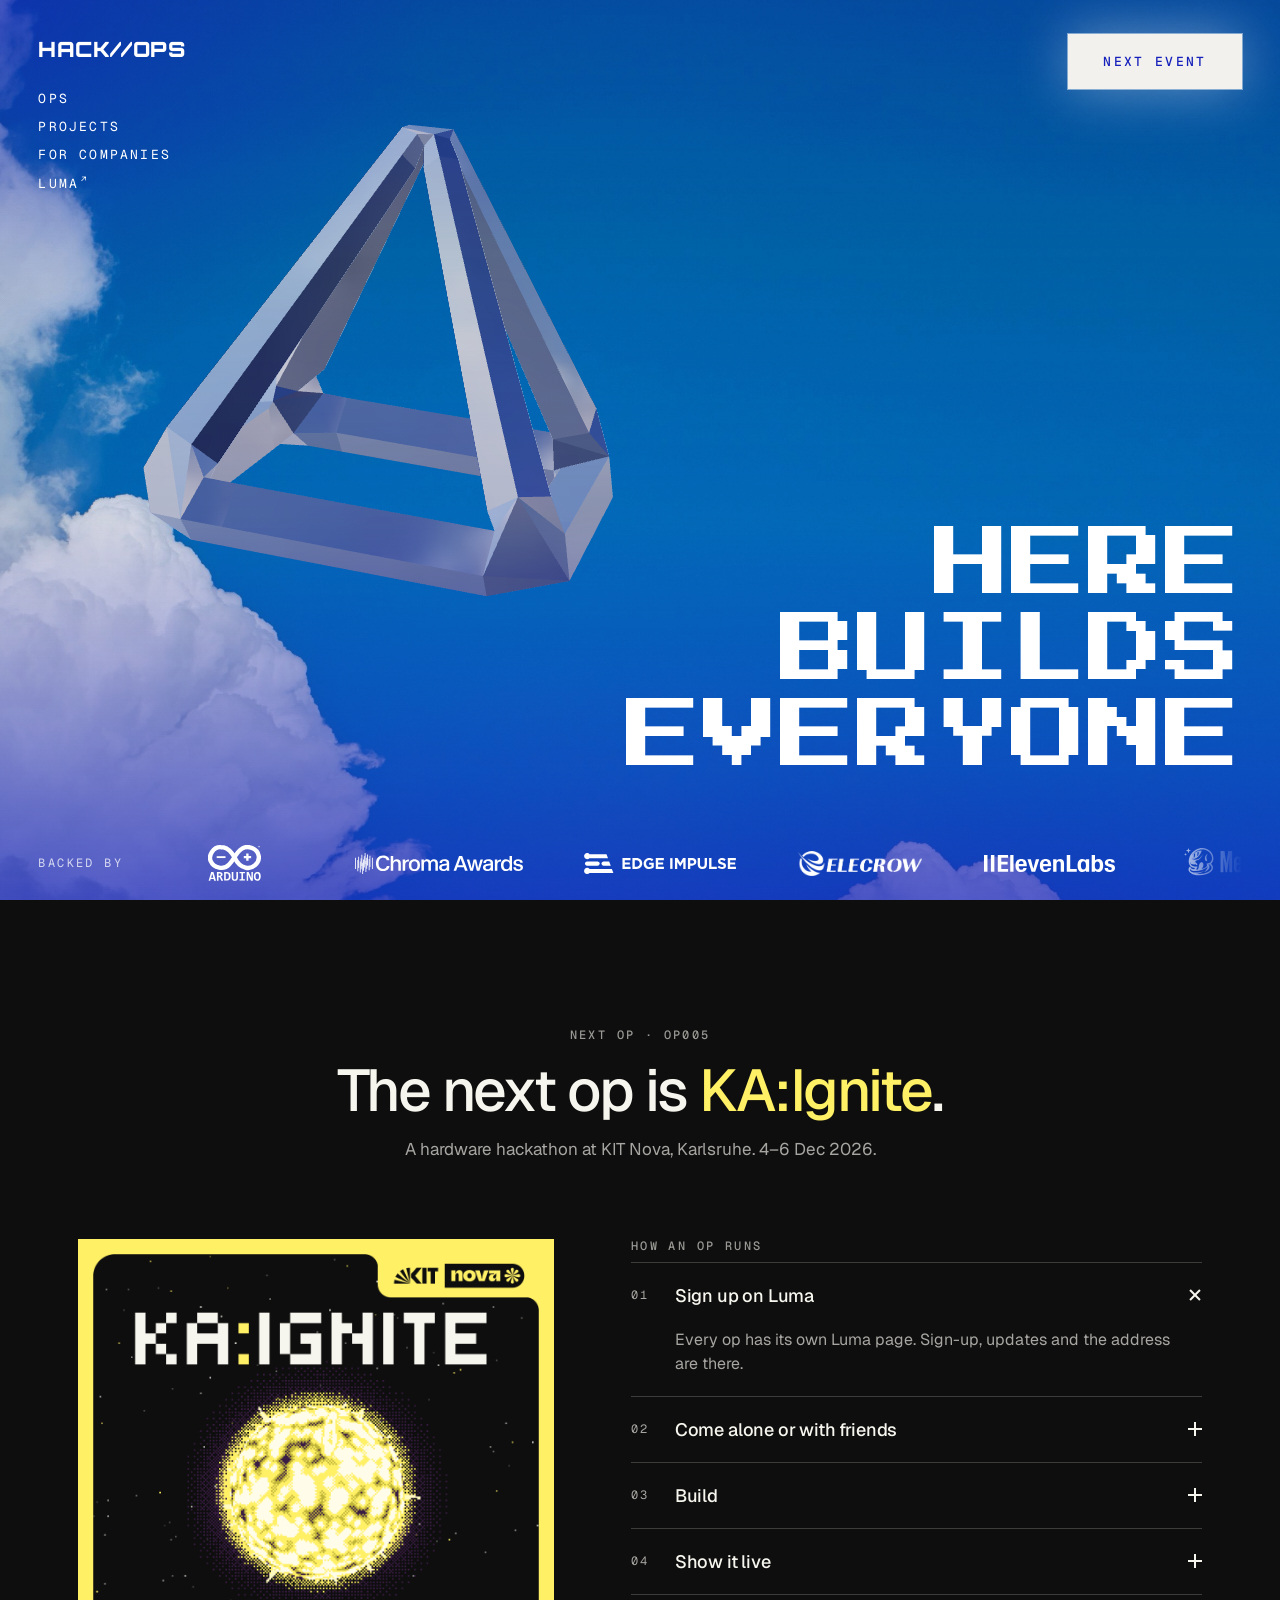
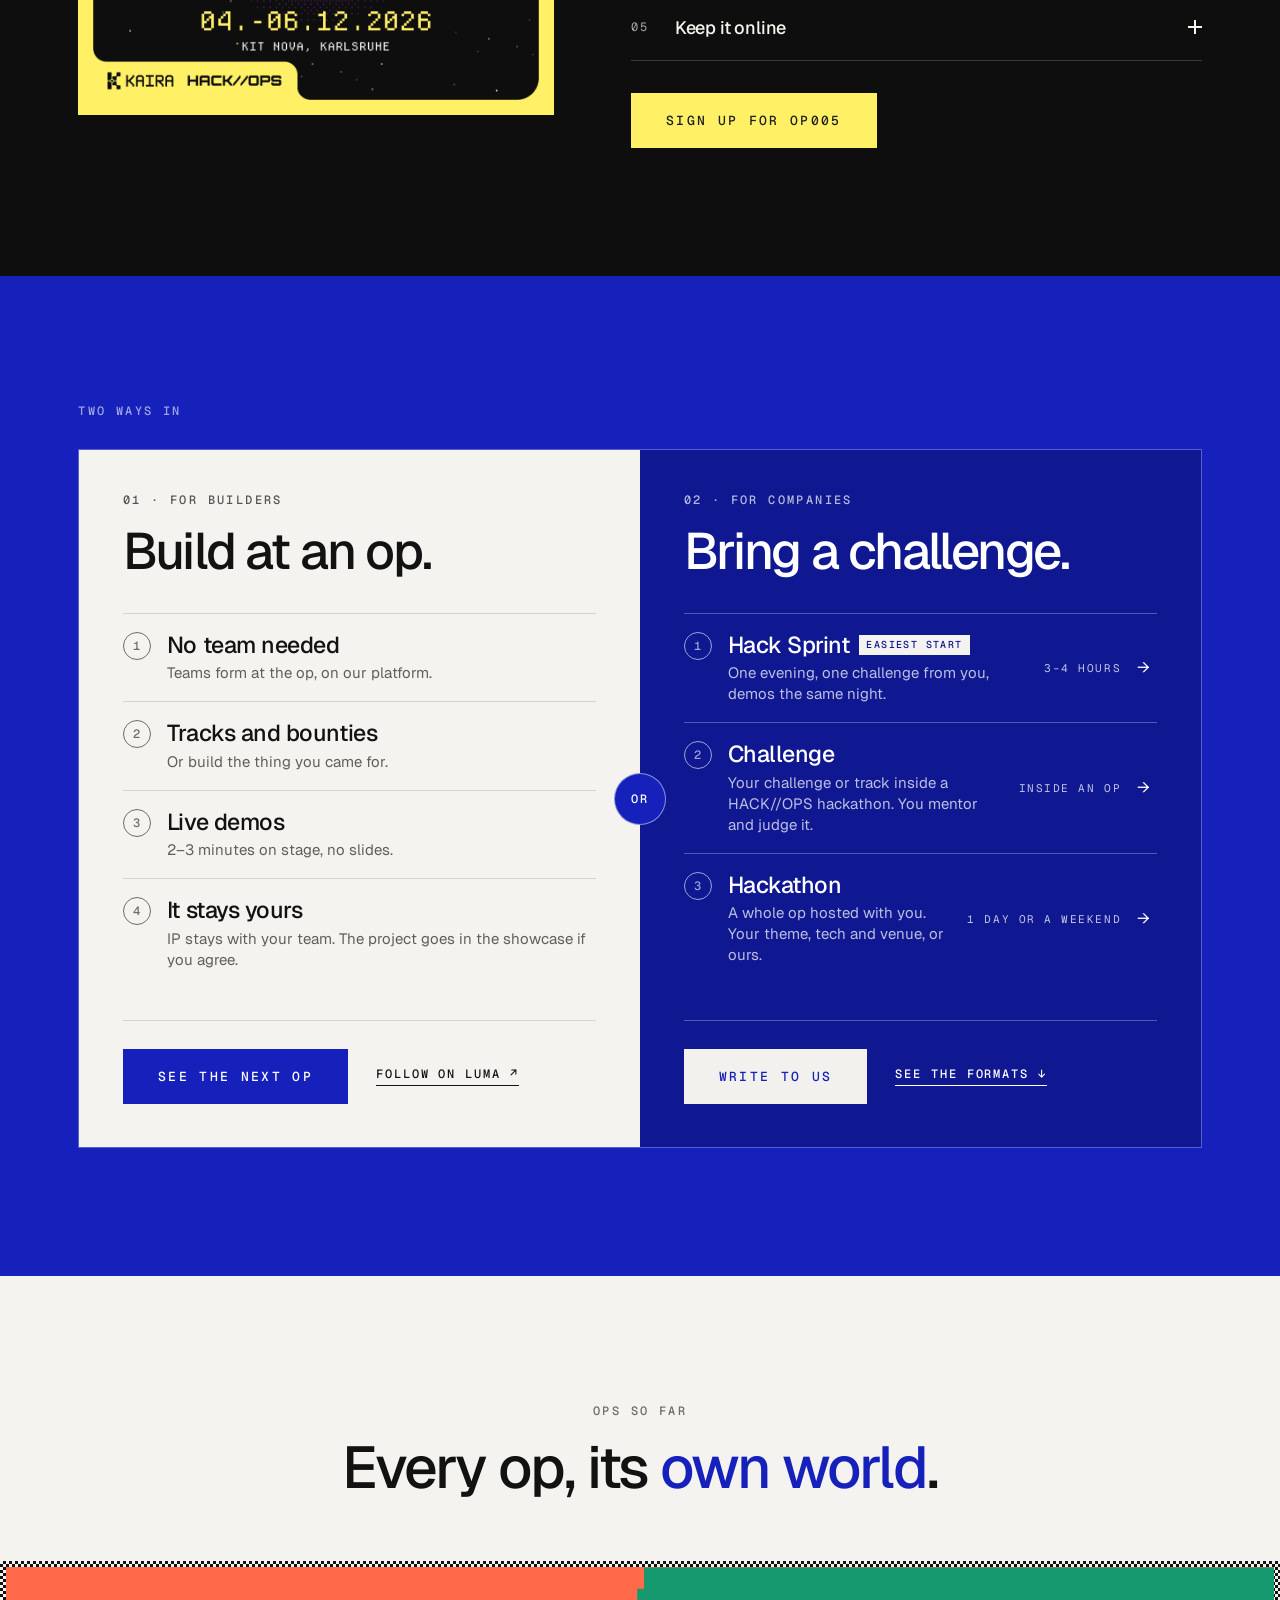
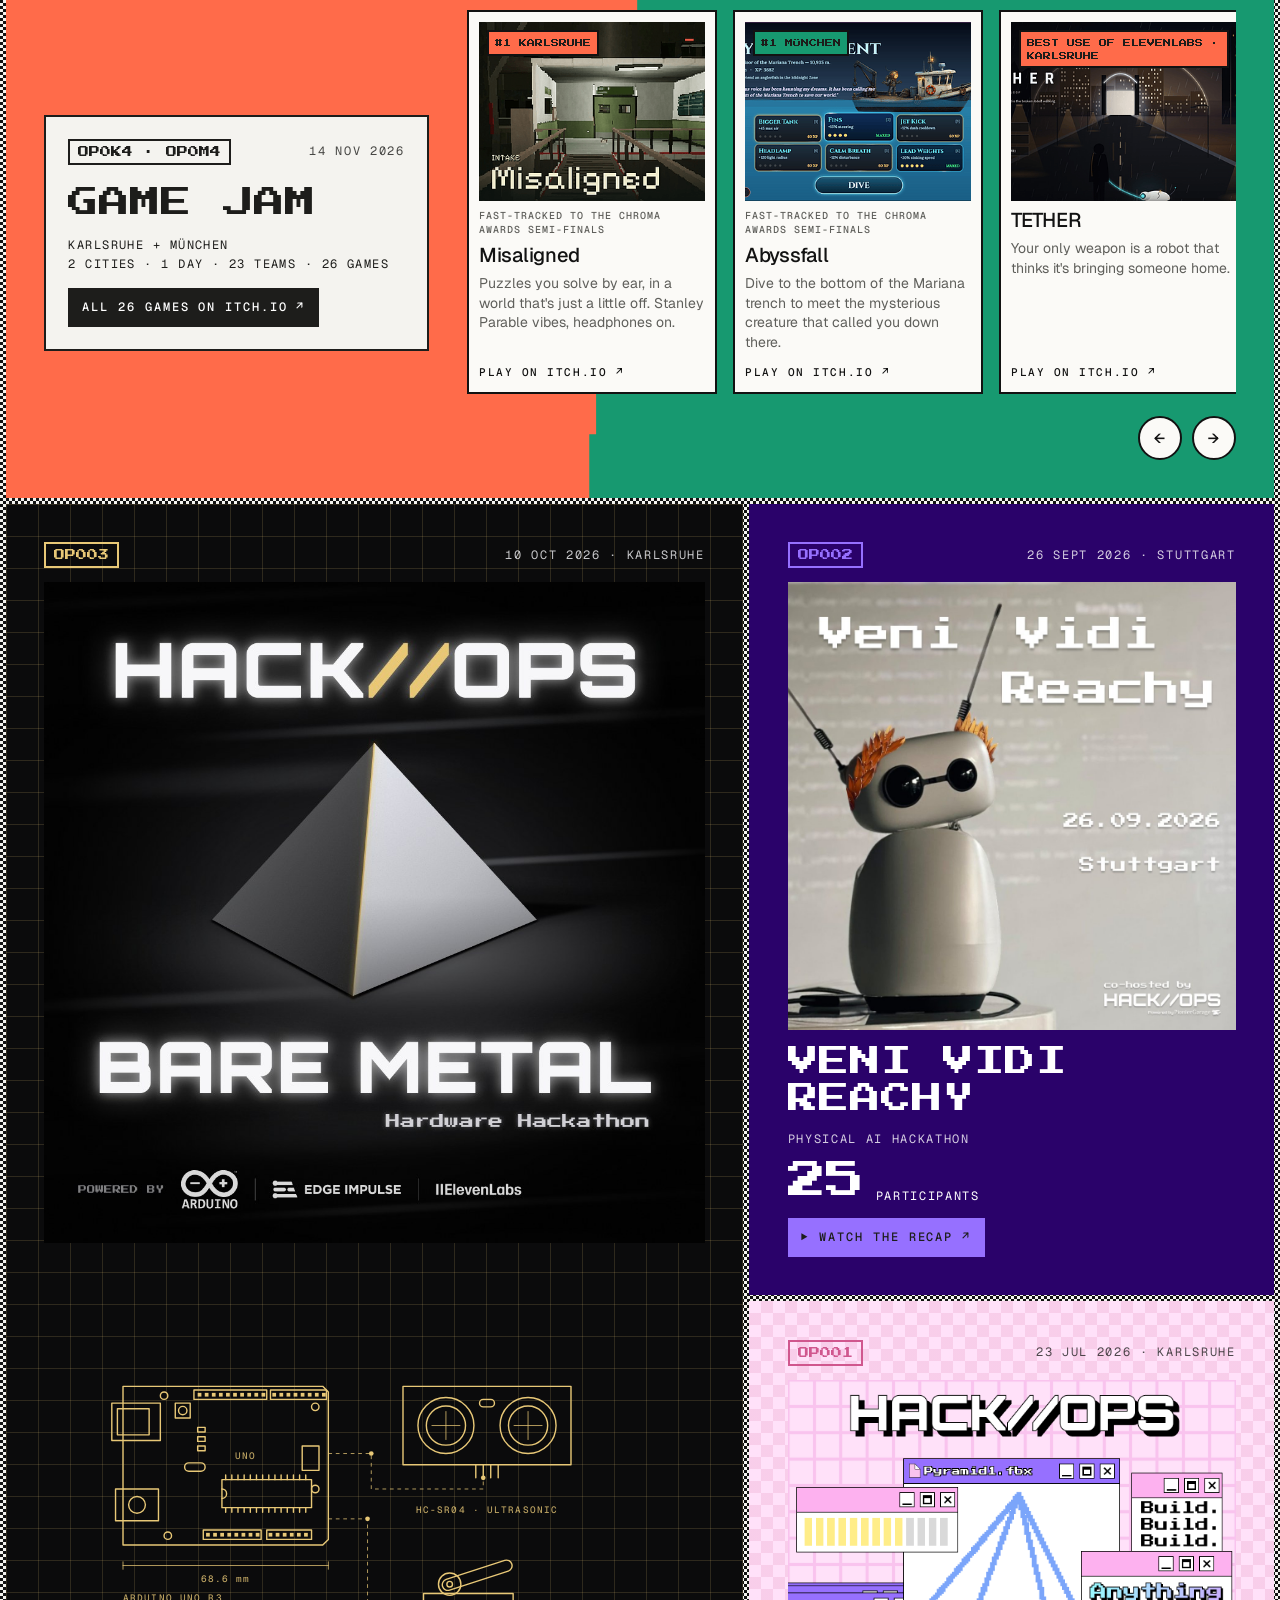
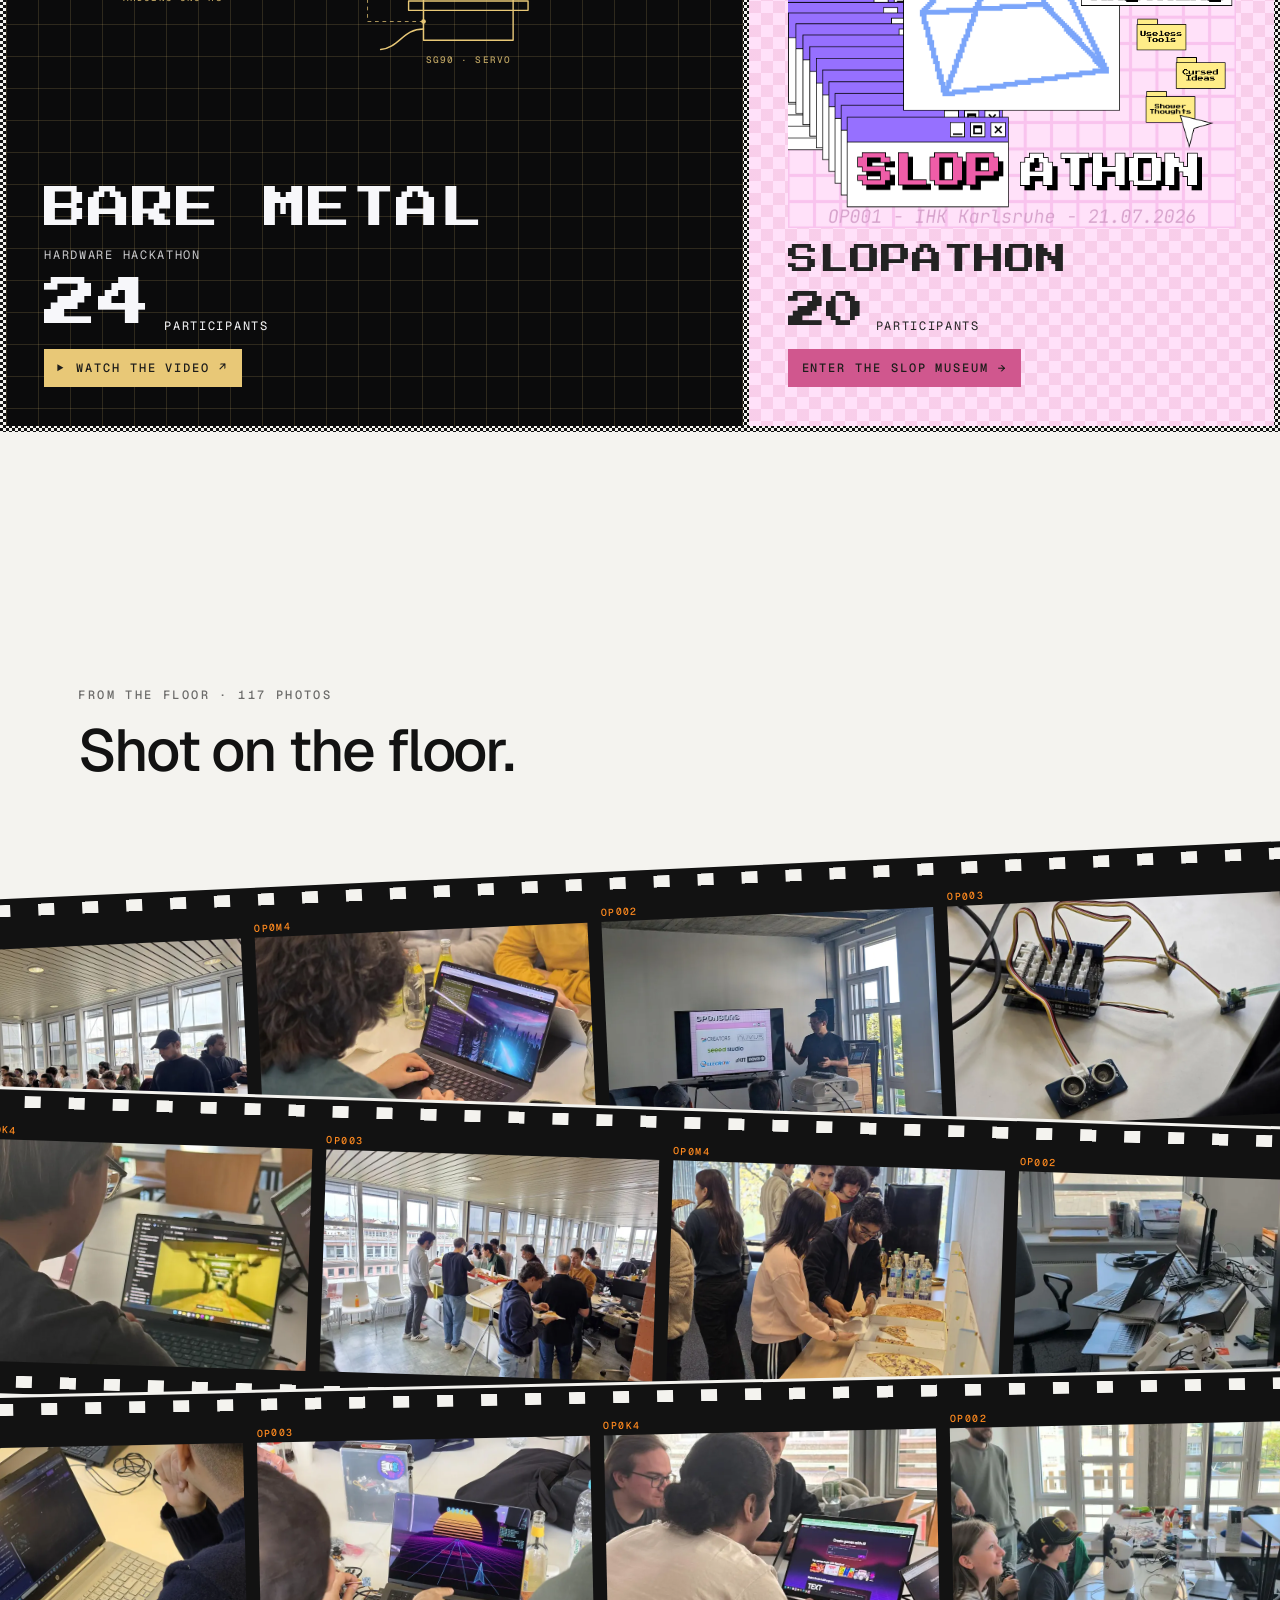
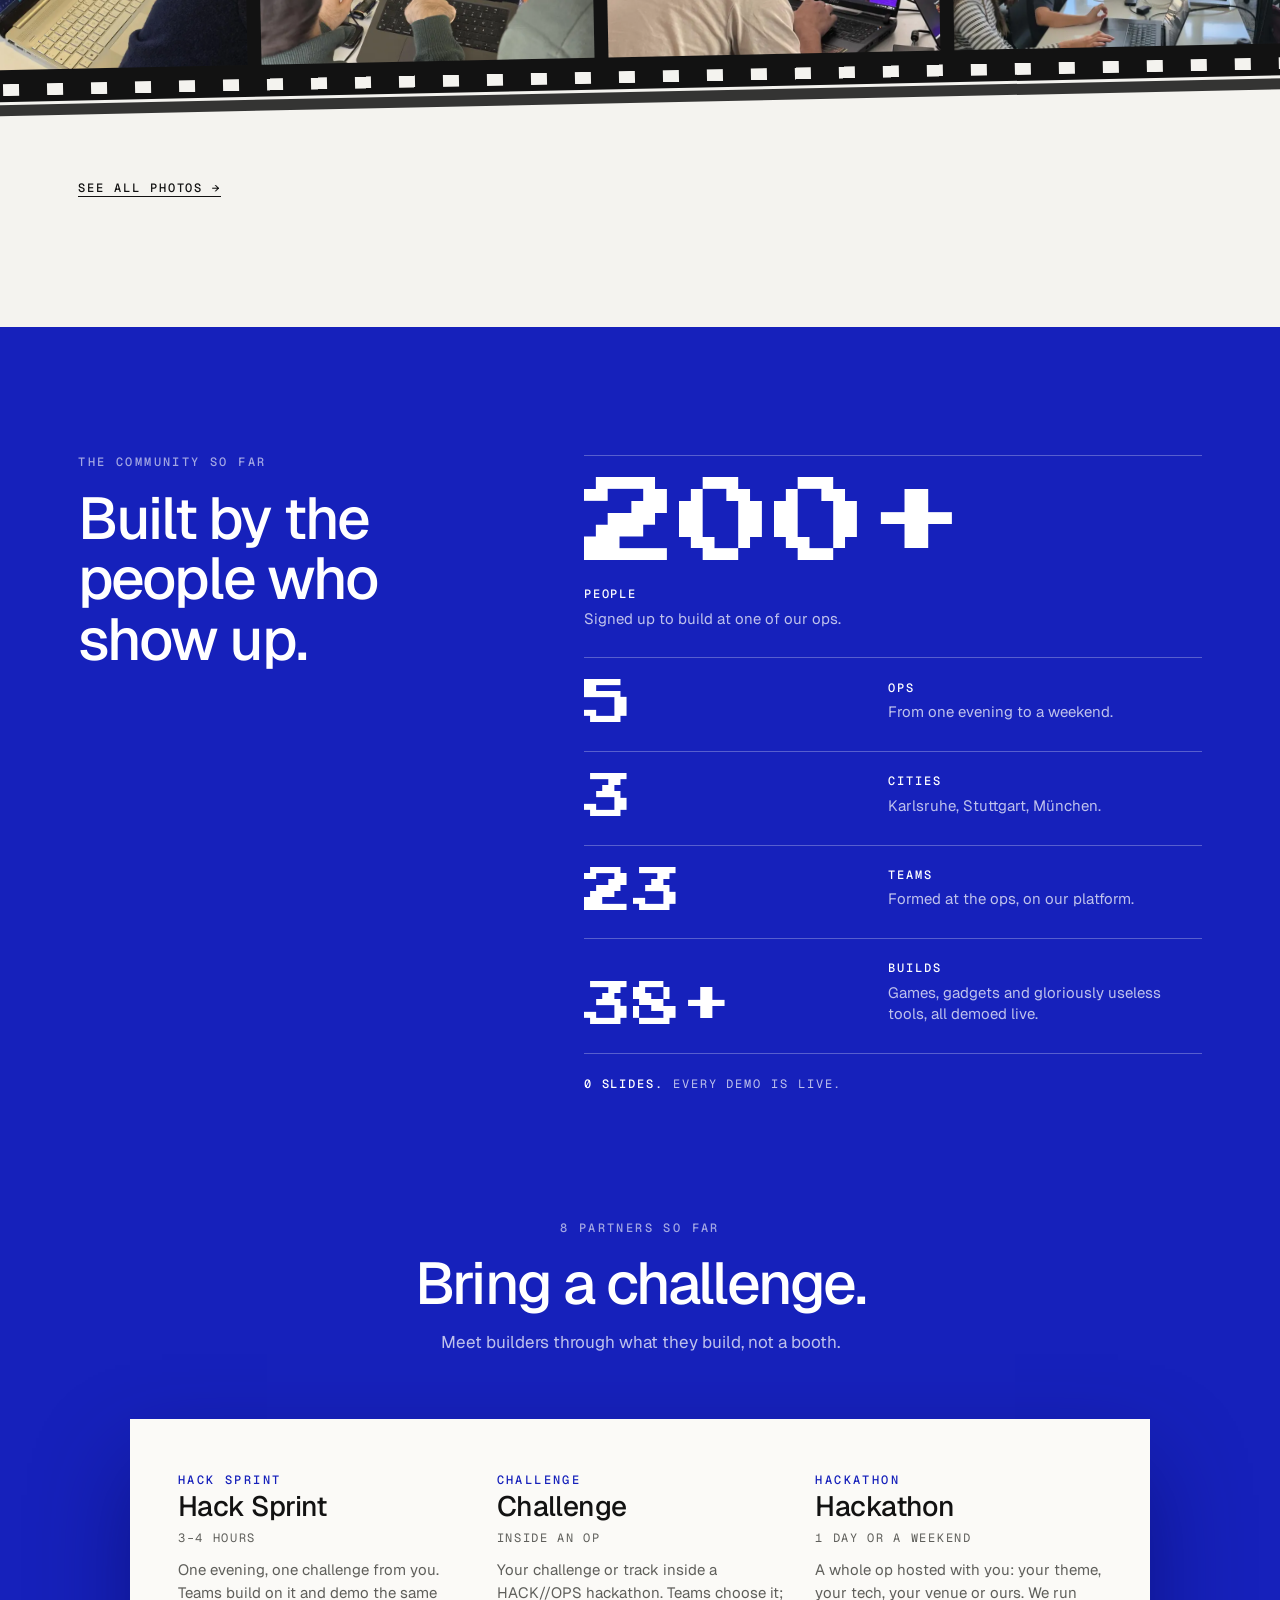
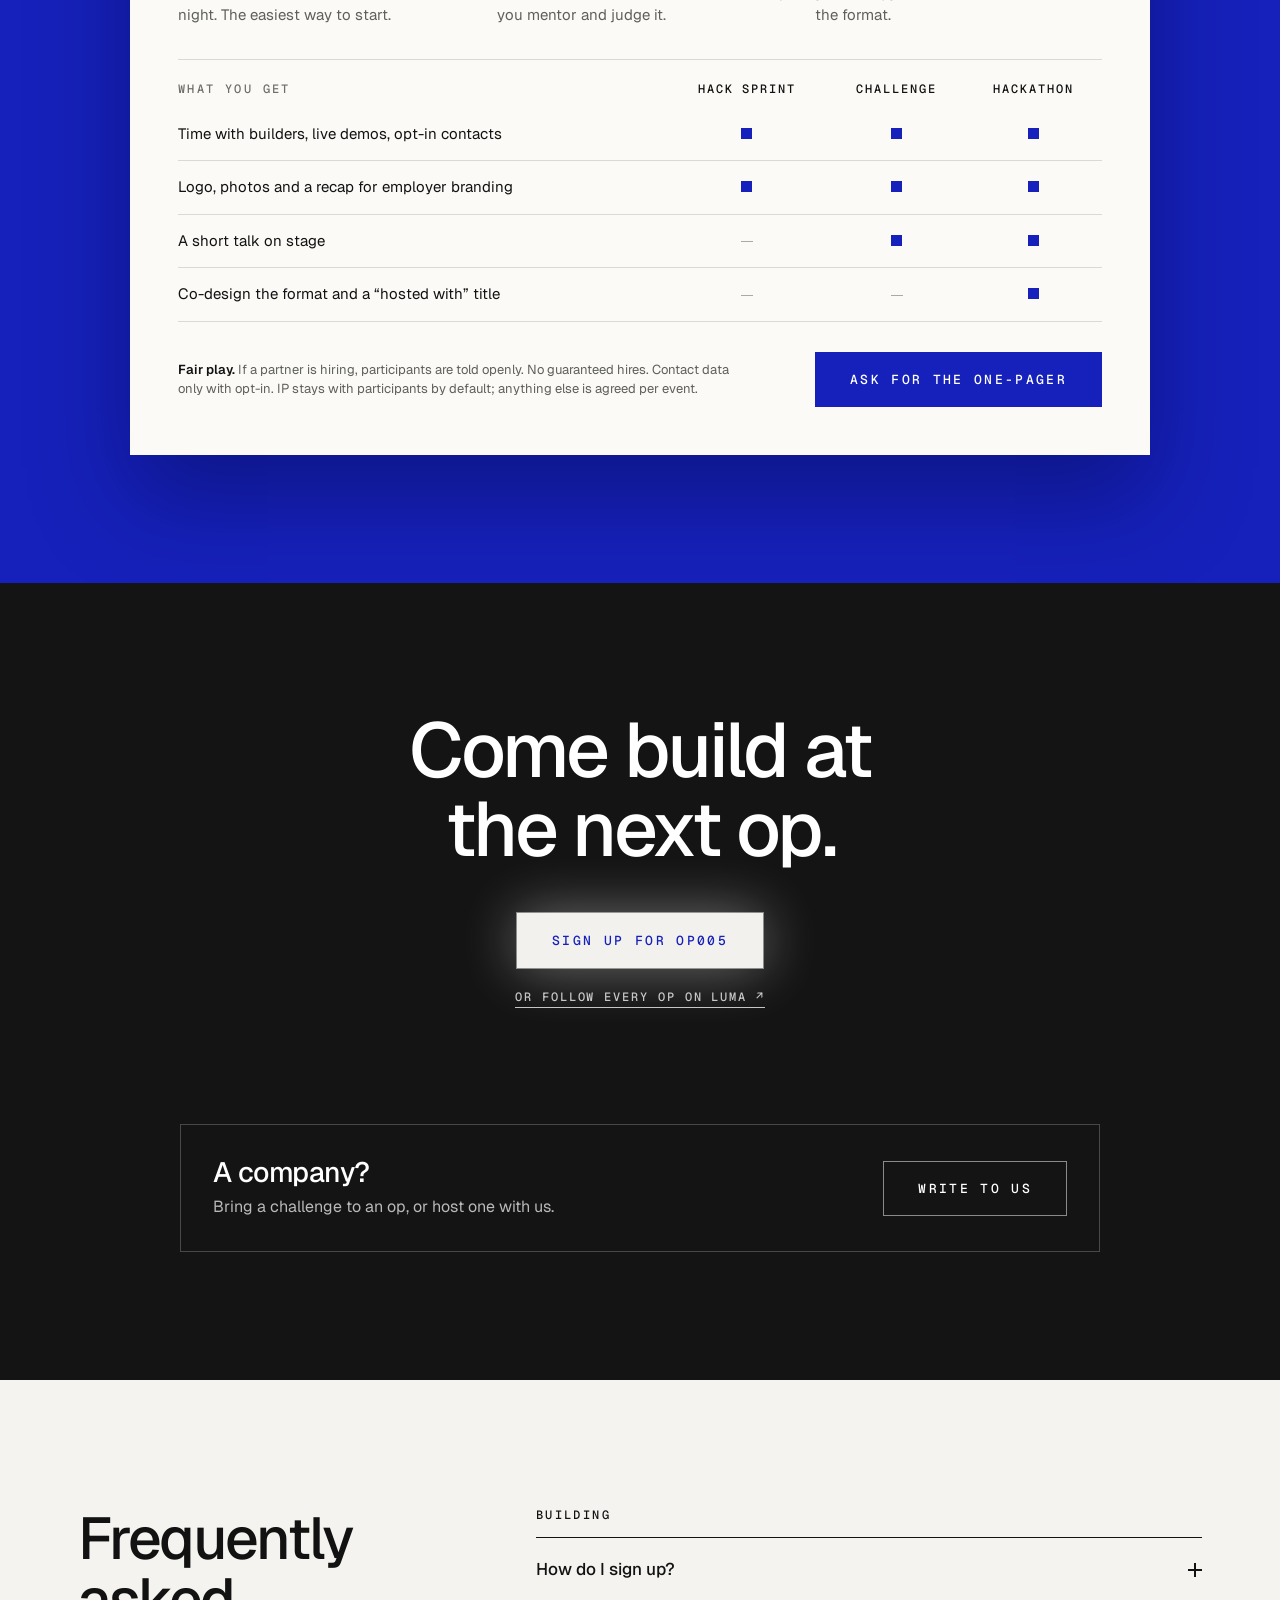
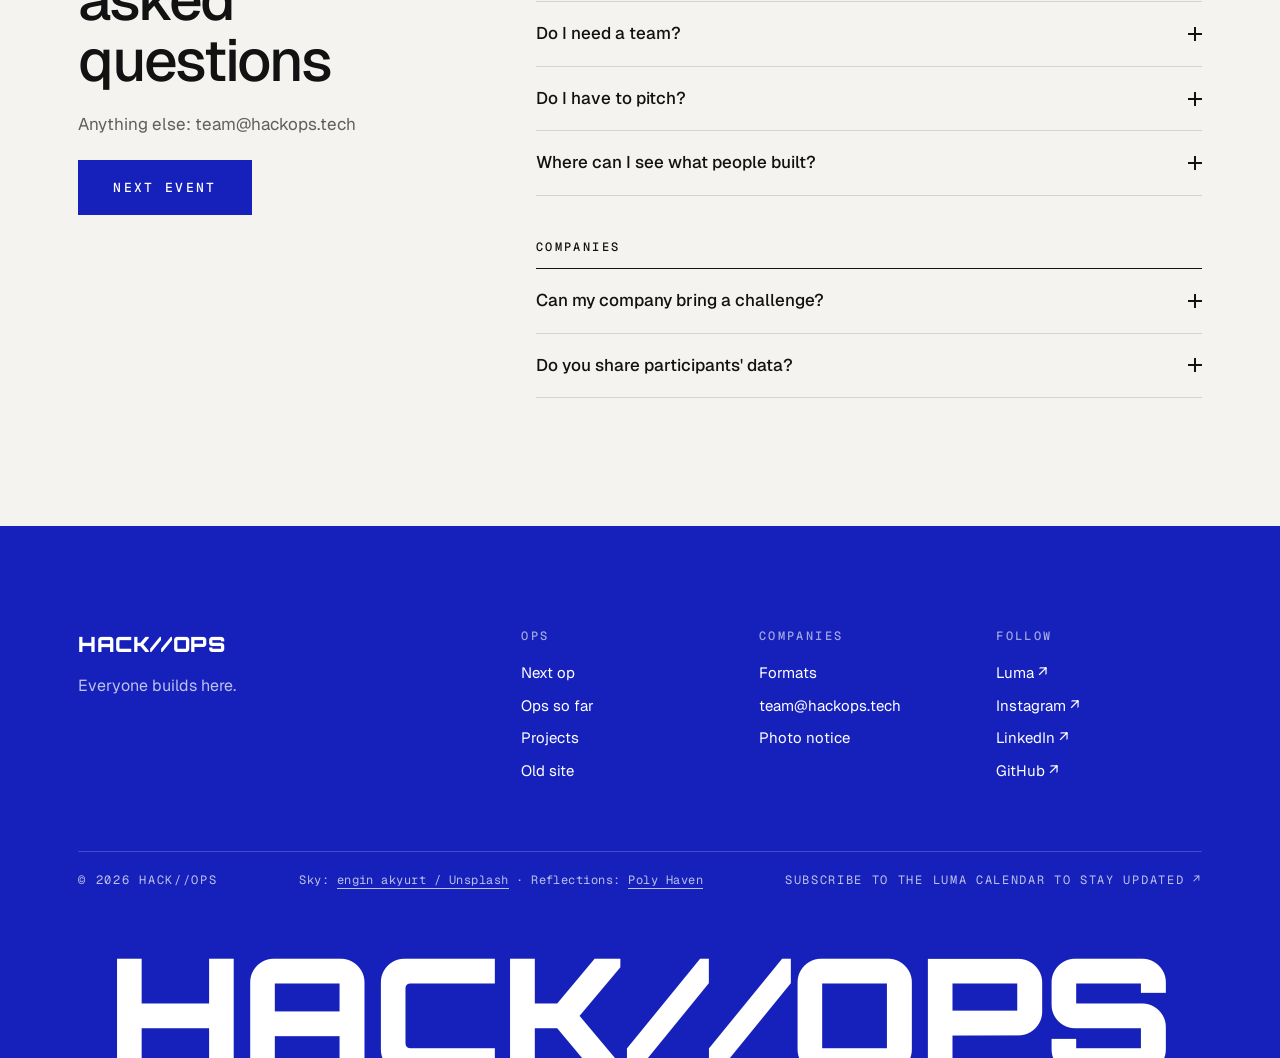
==== commit e45dfb4c: "Add floor gallery page with op-grouped 35mm strips. Ships /floor.html with sticky op filters, 117 we" ====
--- a/index.html
+++ b/index.html
@@ -535,7 +535,7 @@
       <!-- ═══ 04 FROM THE FLOOR: 35 mm film strips (mock → homepage) ═══ -->
       <section id="floor" class="hp-panel hp-light m11">
         <div class="hp-wrap">
-        <p class="hp-kicker">From the floor · 116 photos</p>
+        <p class="hp-kicker">From the floor · 117 photos</p>
         <h2 class="hp-h2 m11-h">Shot on the floor.</h2>
         </div>
         <div class="m11-bin">
@@ -757,7 +757,7 @@
         </div>
         </div>
         <div class="hp-wrap">
-        <a class="m11-all" href="#">See all 116 photos →</a>
+        <a class="m11-all" href="/floor.html">See all photos →</a>
         </div>
       </section>
 
--- a/home.css
+++ b/home.css
@@ -405,6 +405,25 @@
 .m11-edge { position: absolute; top: 2px; left: 0; font: 500 10px var(--hp-mono), monospace; letter-spacing: 0.14em; color: #ff8a1f; }
 .m11-all { display: inline-block; margin-top: 6px; font: 500 12px var(--hp-mono), monospace; letter-spacing: 0.16em; text-transform: uppercase; border-bottom: 1px solid currentColor; }
 
+/* ── Floor gallery (/floor.html): flat strips by op ── */
+.hp-floor-page .floor-head { padding-bottom: clamp(28px, 4vw, 48px); }
+.floor-back { margin: 0 0 28px; font: 500 12px var(--hp-mono), monospace; letter-spacing: 0.14em; text-transform: uppercase; }
+.floor-lede { max-width: 42ch; margin-top: 16px; font-size: 17px; line-height: 1.5; color: var(--hp-grey); }
+.floor-filter { position: sticky; top: 0; z-index: 5; background: color-mix(in srgb, #f4f3ef 92%, transparent); backdrop-filter: blur(8px); border-bottom: 1px solid var(--hp-line); }
+.floor-filter-in { display: flex; flex-wrap: wrap; gap: 10px; padding: 14px 0; }
+.floor-chip { font: 500 11px var(--hp-mono), monospace; letter-spacing: 0.12em; text-transform: uppercase; padding: 10px 14px; border: 2px solid var(--hp-ink); background: #fbfaf7; cursor: pointer; }
+.floor-chip.is-on { background: var(--chip-accent, var(--hp-blue)); color: var(--chip-on, #fff); border-color: var(--hp-ink); box-shadow: 4px 4px 0 var(--hp-ink); }
+.floor-op { padding: clamp(36px, 5vw, 56px) 0 12px; border-top: 1px solid var(--hp-line); }
+.floor-op:first-of-type { border-top: 0; }
+.floor-op-head { margin-bottom: 22px; }
+.floor-op-title { font-size: clamp(20px, 2.4vw, 28px); color: var(--op-accent); margin: 0; }
+.floor-op-meta { margin: 10px 0 0; font: 500 11px var(--hp-mono), monospace; letter-spacing: 0.14em; text-transform: uppercase; color: var(--hp-grey); }
+.floor-strip { width: 100%; margin-left: 0; transform: none; box-shadow: none; border-top: 3px solid #f4f3ef; border-bottom: 3px solid #f4f3ef; }
+.floor-track { animation: none; width: 100%; overflow-x: auto; scrollbar-width: thin; }
+.floor-foot { padding: 28px 0 48px; }
+.floor-notice { margin: 0; font-size: 15px; color: var(--hp-grey); }
+.floor-notice a { border-bottom: 1px solid currentColor; }
+
 /* ── The community so far: big number + mono label, ruled list (Tinybird, Institute of Health) ── */
 .hp-tally-wrap { display: grid; grid-template-columns: minmax(0, 5fr) minmax(0, 7fr); gap: clamp(32px, 5vw, 80px); align-items: start; }
 .hp-tally { margin: 0; }
